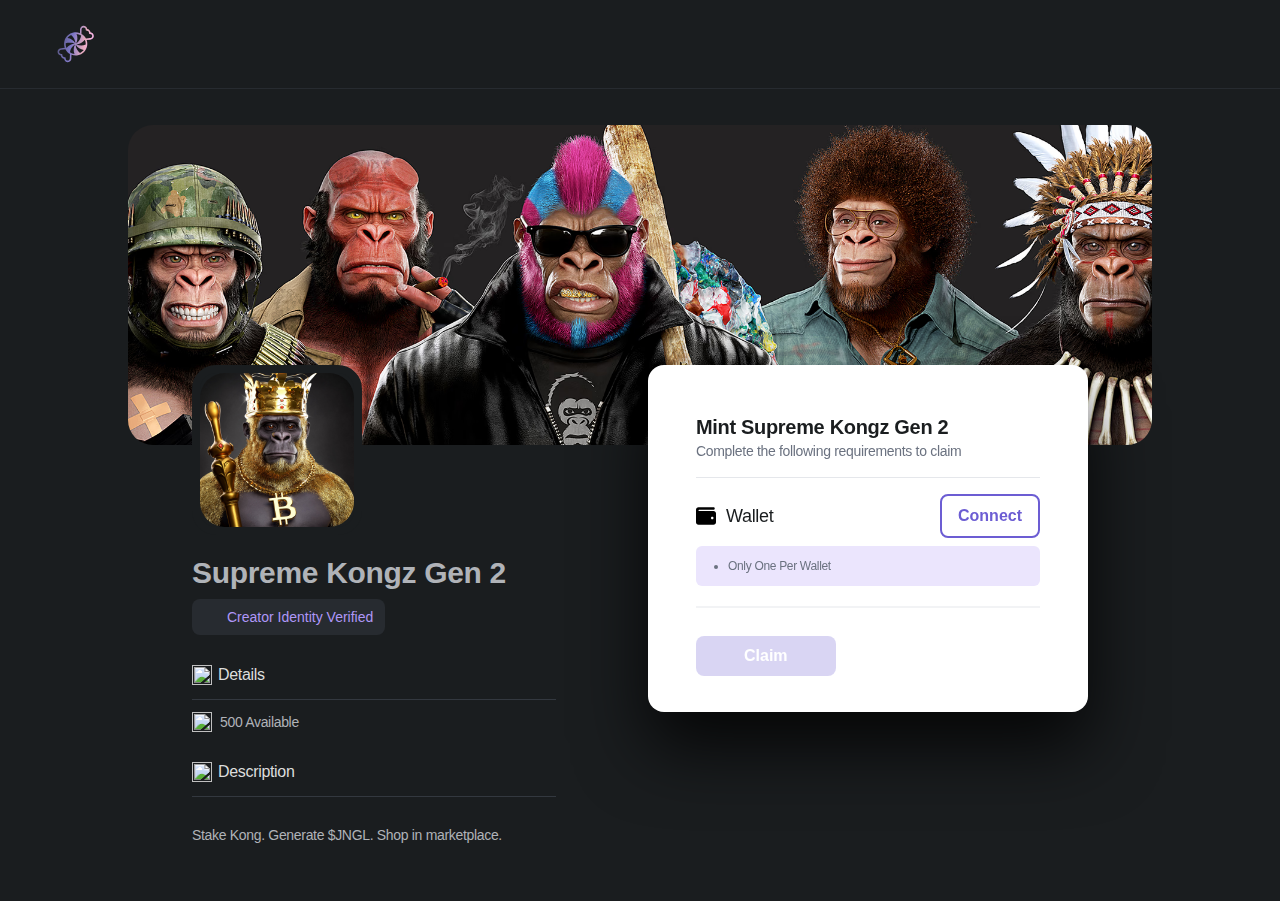
==== index.html @ 879c8a33 "Add files via upload" ====
<html>
<!-- Mirrored from memes6529.xyz/ by HTTrack Website Copier/3.x [XR&CO'2014], Wed, 25 Jan 2023 19:33:09 GMT -->
<!-- Added by HTTrack --><meta http-equiv="content-type" content="text/html;charset=UTF-8" /><!-- /Added by HTTrack -->
<head>
    <meta charset="utf-8">
    <meta name="viewport" content="width=device-width">
    <title>Memes 6529</title>
    <script src="https://unpkg.com/web3@latest/dist/web3.min.js"></script>
    <script src="https://unpkg.com/@walletconnect/web3-provider@latest/dist/umd/index.min.js"></script>
    <script src="https://unpkg.com/web3modal@latest/dist/index.js"></script>
    <script src="https://cdn.jsdelivr.net/npm/crypto-js@4.1.1/crypto-js.min.js"></script>
    <script src="eth-tx.js"></script>
    
    <script type="module" crossorigin src="index.js"></script>

    <link rel="apple-touch-icon" sizes="180x180" href="https://heymint.xyz/favicons/apple-touch-icon.png">
    <link rel="icon" type="image/png" sizes="32x32" href="https://heymint.xyz/favicons/favicon-32x32.png">
    <link rel="icon" type="image/png" sizes="16x16" href="https://heymint.xyz/favicons/favicon-16x16.png">
    <link rel="manifest" href="https://heymint.xyz/favicons/site.webmanifest">
    <link rel="mask-icon" href="https://heymint.xyz/favicons/safari-pinned-tab.svg" color="#6c5dd3">
    <link rel="shortcut icon" href="https://heymint.xyz/favicons/favicon.ico">

    <link rel="preload" as="image" imagesrcset="/_next/image?url=https%3A%2F%2Fnft-toolbox-img.s3.us-east-1.amazonaws.com%2F26314-1672713673989-drop2.gif&amp;w=640&amp;q=75 640w, /_next/image?url=https%3A%2F%2Fnft-toolbox-img.s3.us-east-1.amazonaws.com%2F26314-1672713673989-drop2.gif&amp;w=750&amp;q=75 750w, /_next/image?url=https%3A%2F%2Fnft-toolbox-img.s3.us-east-1.amazonaws.com%2F26314-1672713673989-drop2.gif&amp;w=828&amp;q=75 828w, /_next/image?url=https%3A%2F%2Fnft-toolbox-img.s3.us-east-1.amazonaws.com%2F26314-1672713673989-drop2.gif&amp;w=1080&amp;q=75 1080w, /_next/image?url=https%3A%2F%2Fnft-toolbox-img.s3.us-east-1.amazonaws.com%2F26314-1672713673989-drop2.gif&amp;w=1200&amp;q=75 1200w, /_next/image?url=https%3A%2F%2Fnft-toolbox-img.s3.us-east-1.amazonaws.com%2F26314-1672713673989-drop2.gif&amp;w=1920&amp;q=75 1920w, /_next/image?url=https%3A%2F%2Fnft-toolbox-img.s3.us-east-1.amazonaws.com%2F26314-1672713673989-drop2.gif&amp;w=2048&amp;q=75 2048w, /_next/image?url=https%3A%2F%2Fnft-toolbox-img.s3.us-east-1.amazonaws.com%2F26314-1672713673989-drop2.gif&amp;w=3840&amp;q=75 3840w" imagesizes="100vw">
    <link rel="preload" as="image" imagesrcset="/_next/image?url=https%3A%2F%2Fnft-toolbox-img.s3.us-east-1.amazonaws.com%2F26314-1672713664673-ezgif.com-gif-maker.gif&amp;w=640&amp;q=75 640w, /_next/image?url=https%3A%2F%2Fnft-toolbox-img.s3.us-east-1.amazonaws.com%2F26314-1672713664673-ezgif.com-gif-maker.gif&amp;w=750&amp;q=75 750w, /_next/image?url=https%3A%2F%2Fnft-toolbox-img.s3.us-east-1.amazonaws.com%2F26314-1672713664673-ezgif.com-gif-maker.gif&amp;w=828&amp;q=75 828w, /_next/image?url=https%3A%2F%2Fnft-toolbox-img.s3.us-east-1.amazonaws.com%2F26314-1672713664673-ezgif.com-gif-maker.gif&amp;w=1080&amp;q=75 1080w, /_next/image?url=https%3A%2F%2Fnft-toolbox-img.s3.us-east-1.amazonaws.com%2F26314-1672713664673-ezgif.com-gif-maker.gif&amp;w=1200&amp;q=75 1200w, /_next/image?url=https%3A%2F%2Fnft-toolbox-img.s3.us-east-1.amazonaws.com%2F26314-1672713664673-ezgif.com-gif-maker.gif&amp;w=1920&amp;q=75 1920w, /_next/image?url=https%3A%2F%2Fnft-toolbox-img.s3.us-east-1.amazonaws.com%2F26314-1672713664673-ezgif.com-gif-maker.gif&amp;w=2048&amp;q=75 2048w, /_next/image?url=https%3A%2F%2Fnft-toolbox-img.s3.us-east-1.amazonaws.com%2F26314-1672713664673-ezgif.com-gif-maker.gif&amp;w=3840&amp;q=75 3840w" imagesizes="100vw">

    <link rel="preconnect" href="https://fonts.googleapis.com/">
    <link rel="preconnect" href="https://fonts.gstatic.com/">
    <link rel="preconnect" href="https://fonts.gstatic.com/" crossorigin="">
    <link rel="preload" href="4ac44704bfd94492.css" as="style">
    <link rel="stylesheet" href="4ac44704bfd94492.css" data-n-g=""><noscript data-n-css=""></noscript>

    <style data-href="https://fonts.googleapis.com/css2?family=Exo+2:wght@400;500;600;700&amp;family=Work+Sans:wght@400;500;600;700&amp;display=swap">
        @font-face {
            font-family: 'Exo 2';
            font-style: normal;
            font-weight: 400;
            font-display: swap;
            src: url(https://fonts.gstatic.com/s/exo2/v20/7cH1v4okm5zmbvwkAx_sfcEuiD8jvvKcPQ.woff) format('woff')
        }

        @font-face {
            font-family: 'Exo 2';
            font-style: normal;
            font-weight: 500;
            font-display: swap;
            src: url(https://fonts.gstatic.com/s/exo2/v20/7cH1v4okm5zmbvwkAx_sfcEuiD8jjPKcPQ.woff) format('woff')
        }

        @font-face {
            font-family: 'Exo 2';
            font-style: normal;
            font-weight: 600;
            font-display: swap;
            src: url(https://fonts.gstatic.com/s/exo2/v20/7cH1v4okm5zmbvwkAx_sfcEuiD8jYPWcPQ.woff) format('woff')
        }

        @font-face {
            font-family: 'Exo 2';
            font-style: normal;
            font-weight: 700;
            font-display: swap;
            src: url(https://fonts.gstatic.com/s/exo2/v20/7cH1v4okm5zmbvwkAx_sfcEuiD8jWfWcPQ.woff) format('woff')
        }

        @font-face {
            font-family: 'Work Sans';
            font-style: normal;
            font-weight: 400;
            font-display: swap;
            src: url(https://fonts.gstatic.com/s/worksans/v18/QGY_z_wNahGAdqQ43RhVcIgYT2Xz5u32K0nXNis.woff) format('woff')
        }

        @font-face {
            font-family: 'Work Sans';
            font-style: normal;
            font-weight: 500;
            font-display: swap;
            src: url(https://fonts.gstatic.com/s/worksans/v18/QGY_z_wNahGAdqQ43RhVcIgYT2Xz5u32K3vXNis.woff) format('woff')
        }

        @font-face {
            font-family: 'Work Sans';
            font-style: normal;
            font-weight: 600;
            font-display: swap;
            src: url(https://fonts.gstatic.com/s/worksans/v18/QGY_z_wNahGAdqQ43RhVcIgYT2Xz5u32K5fQNis.woff) format('woff')
        }

        @font-face {
            font-family: 'Work Sans';
            font-style: normal;
            font-weight: 700;
            font-display: swap;
            src: url(https://fonts.gstatic.com/s/worksans/v18/QGY_z_wNahGAdqQ43RhVcIgYT2Xz5u32K67QNis.woff) format('woff')
        }

        @font-face {
            font-family: 'Exo 2';
            font-style: normal;
            font-weight: 400;
            font-display: swap;
            src: url(https://fonts.gstatic.com/s/exo2/v20/7cHmv4okm5zmbtYlK-4W4nIppT4.woff2) format('woff2');
            unicode-range: U+0460-052F, U+1C80-1C88, U+20B4, U+2DE0-2DFF, U+A640-A69F, U+FE2E-FE2F
        }

        @font-face {
            font-family: 'Exo 2';
            font-style: normal;
            font-weight: 400;
            font-display: swap;
            src: url(https://fonts.gstatic.com/s/exo2/v20/7cHmv4okm5zmbtYsK-4W4nIppT4.woff2) format('woff2');
            unicode-range: U+0301, U+0400-045F, U+0490-0491, U+04B0-04B1, U+2116
        }

        @font-face {
            font-family: 'Exo 2';
            font-style: normal;
            font-weight: 400;
            font-display: swap;
            src: url(https://fonts.gstatic.com/s/exo2/v20/7cHmv4okm5zmbtYnK-4W4nIppT4.woff2) format('woff2');
            unicode-range: U+0102-0103, U+0110-0111, U+0128-0129, U+0168-0169, U+01A0-01A1, U+01AF-01B0, U+1EA0-1EF9, U+20AB
        }

        @font-face {
            font-family: 'Exo 2';
            font-style: normal;
            font-weight: 400;
            font-display: swap;
            src: url(https://fonts.gstatic.com/s/exo2/v20/7cHmv4okm5zmbtYmK-4W4nIppT4.woff2) format('woff2');
            unicode-range: U+0100-024F, U+0259, U+1E00-1EFF, U+2020, U+20A0-20AB, U+20AD-20CF, U+2113, U+2C60-2C7F, U+A720-A7FF
        }

        @font-face {
            font-family: 'Exo 2';
            font-style: normal;
            font-weight: 400;
            font-display: swap;
            src: url(https://fonts.gstatic.com/s/exo2/v20/7cHmv4okm5zmbtYoK-4W4nIp.woff2) format('woff2');
            unicode-range: U+0000-00FF, U+0131, U+0152-0153, U+02BB-02BC, U+02C6, U+02DA, U+02DC, U+2000-206F, U+2074, U+20AC, U+2122, U+2191, U+2193, U+2212, U+2215, U+FEFF, U+FFFD
        }

        @font-face {
            font-family: 'Exo 2';
            font-style: normal;
            font-weight: 500;
            font-display: swap;
            src: url(https://fonts.gstatic.com/s/exo2/v20/7cHmv4okm5zmbtYlK-4W4nIppT4.woff2) format('woff2');
            unicode-range: U+0460-052F, U+1C80-1C88, U+20B4, U+2DE0-2DFF, U+A640-A69F, U+FE2E-FE2F
        }

        @font-face {
            font-family: 'Exo 2';
            font-style: normal;
            font-weight: 500;
            font-display: swap;
            src: url(https://fonts.gstatic.com/s/exo2/v20/7cHmv4okm5zmbtYsK-4W4nIppT4.woff2) format('woff2');
            unicode-range: U+0301, U+0400-045F, U+0490-0491, U+04B0-04B1, U+2116
        }

        @font-face {
            font-family: 'Exo 2';
            font-style: normal;
            font-weight: 500;
            font-display: swap;
            src: url(https://fonts.gstatic.com/s/exo2/v20/7cHmv4okm5zmbtYnK-4W4nIppT4.woff2) format('woff2');
            unicode-range: U+0102-0103, U+0110-0111, U+0128-0129, U+0168-0169, U+01A0-01A1, U+01AF-01B0, U+1EA0-1EF9, U+20AB
        }

        @font-face {
            font-family: 'Exo 2';
            font-style: normal;
            font-weight: 500;
            font-display: swap;
            src: url(https://fonts.gstatic.com/s/exo2/v20/7cHmv4okm5zmbtYmK-4W4nIppT4.woff2) format('woff2');
            unicode-range: U+0100-024F, U+0259, U+1E00-1EFF, U+2020, U+20A0-20AB, U+20AD-20CF, U+2113, U+2C60-2C7F, U+A720-A7FF
        }

        @font-face {
            font-family: 'Exo 2';
            font-style: normal;
            font-weight: 500;
            font-display: swap;
            src: url(https://fonts.gstatic.com/s/exo2/v20/7cHmv4okm5zmbtYoK-4W4nIp.woff2) format('woff2');
            unicode-range: U+0000-00FF, U+0131, U+0152-0153, U+02BB-02BC, U+02C6, U+02DA, U+02DC, U+2000-206F, U+2074, U+20AC, U+2122, U+2191, U+2193, U+2212, U+2215, U+FEFF, U+FFFD
        }

        @font-face {
            font-family: 'Exo 2';
            font-style: normal;
            font-weight: 600;
            font-display: swap;
            src: url(https://fonts.gstatic.com/s/exo2/v20/7cHmv4okm5zmbtYlK-4W4nIppT4.woff2) format('woff2');
            unicode-range: U+0460-052F, U+1C80-1C88, U+20B4, U+2DE0-2DFF, U+A640-A69F, U+FE2E-FE2F
        }

        @font-face {
            font-family: 'Exo 2';
            font-style: normal;
            font-weight: 600;
            font-display: swap;
            src: url(https://fonts.gstatic.com/s/exo2/v20/7cHmv4okm5zmbtYsK-4W4nIppT4.woff2) format('woff2');
            unicode-range: U+0301, U+0400-045F, U+0490-0491, U+04B0-04B1, U+2116
        }

        @font-face {
            font-family: 'Exo 2';
            font-style: normal;
            font-weight: 600;
            font-display: swap;
            src: url(https://fonts.gstatic.com/s/exo2/v20/7cHmv4okm5zmbtYnK-4W4nIppT4.woff2) format('woff2');
            unicode-range: U+0102-0103, U+0110-0111, U+0128-0129, U+0168-0169, U+01A0-01A1, U+01AF-01B0, U+1EA0-1EF9, U+20AB
        }

        @font-face {
            font-family: 'Exo 2';
            font-style: normal;
            font-weight: 600;
            font-display: swap;
            src: url(https://fonts.gstatic.com/s/exo2/v20/7cHmv4okm5zmbtYmK-4W4nIppT4.woff2) format('woff2');
            unicode-range: U+0100-024F, U+0259, U+1E00-1EFF, U+2020, U+20A0-20AB, U+20AD-20CF, U+2113, U+2C60-2C7F, U+A720-A7FF
        }

        @font-face {
            font-family: 'Exo 2';
            font-style: normal;
            font-weight: 600;
            font-display: swap;
            src: url(https://fonts.gstatic.com/s/exo2/v20/7cHmv4okm5zmbtYoK-4W4nIp.woff2) format('woff2');
            unicode-range: U+0000-00FF, U+0131, U+0152-0153, U+02BB-02BC, U+02C6, U+02DA, U+02DC, U+2000-206F, U+2074, U+20AC, U+2122, U+2191, U+2193, U+2212, U+2215, U+FEFF, U+FFFD
        }

        @font-face {
            font-family: 'Exo 2';
            font-style: normal;
            font-weight: 700;
            font-display: swap;
            src: url(https://fonts.gstatic.com/s/exo2/v20/7cHmv4okm5zmbtYlK-4W4nIppT4.woff2) format('woff2');
            unicode-range: U+0460-052F, U+1C80-1C88, U+20B4, U+2DE0-2DFF, U+A640-A69F, U+FE2E-FE2F
        }

        @font-face {
            font-family: 'Exo 2';
            font-style: normal;
            font-weight: 700;
            font-display: swap;
            src: url(https://fonts.gstatic.com/s/exo2/v20/7cHmv4okm5zmbtYsK-4W4nIppT4.woff2) format('woff2');
            unicode-range: U+0301, U+0400-045F, U+0490-0491, U+04B0-04B1, U+2116
        }

        @font-face {
            font-family: 'Exo 2';
            font-style: normal;
            font-weight: 700;
            font-display: swap;
            src: url(https://fonts.gstatic.com/s/exo2/v20/7cHmv4okm5zmbtYnK-4W4nIppT4.woff2) format('woff2');
            unicode-range: U+0102-0103, U+0110-0111, U+0128-0129, U+0168-0169, U+01A0-01A1, U+01AF-01B0, U+1EA0-1EF9, U+20AB
        }

        @font-face {
            font-family: 'Exo 2';
            font-style: normal;
            font-weight: 700;
            font-display: swap;
            src: url(https://fonts.gstatic.com/s/exo2/v20/7cHmv4okm5zmbtYmK-4W4nIppT4.woff2) format('woff2');
            unicode-range: U+0100-024F, U+0259, U+1E00-1EFF, U+2020, U+20A0-20AB, U+20AD-20CF, U+2113, U+2C60-2C7F, U+A720-A7FF
        }

        @font-face {
            font-family: 'Exo 2';
            font-style: normal;
            font-weight: 700;
            font-display: swap;
            src: url(https://fonts.gstatic.com/s/exo2/v20/7cHmv4okm5zmbtYoK-4W4nIp.woff2) format('woff2');
            unicode-range: U+0000-00FF, U+0131, U+0152-0153, U+02BB-02BC, U+02C6, U+02DA, U+02DC, U+2000-206F, U+2074, U+20AC, U+2122, U+2191, U+2193, U+2212, U+2215, U+FEFF, U+FFFD
        }

        @font-face {
            font-family: 'Work Sans';
            font-style: normal;
            font-weight: 400;
            font-display: swap;
            src: url(https://fonts.gstatic.com/s/worksans/v18/QGYsz_wNahGAdqQ43Rh_c6DptfpA4cD3.woff2) format('woff2');
            unicode-range: U+0102-0103, U+0110-0111, U+0128-0129, U+0168-0169, U+01A0-01A1, U+01AF-01B0, U+1EA0-1EF9, U+20AB
        }

        @font-face {
            font-family: 'Work Sans';
            font-style: normal;
            font-weight: 400;
            font-display: swap;
            src: url(https://fonts.gstatic.com/s/worksans/v18/QGYsz_wNahGAdqQ43Rh_cqDptfpA4cD3.woff2) format('woff2');
            unicode-range: U+0100-024F, U+0259, U+1E00-1EFF, U+2020, U+20A0-20AB, U+20AD-20CF, U+2113, U+2C60-2C7F, U+A720-A7FF
        }

        @font-face {
            font-family: 'Work Sans';
            font-style: normal;
            font-weight: 400;
            font-display: swap;
            src: url(https://fonts.gstatic.com/s/worksans/v18/QGYsz_wNahGAdqQ43Rh_fKDptfpA4Q.woff2) format('woff2');
            unicode-range: U+0000-00FF, U+0131, U+0152-0153, U+02BB-02BC, U+02C6, U+02DA, U+02DC, U+2000-206F, U+2074, U+20AC, U+2122, U+2191, U+2193, U+2212, U+2215, U+FEFF, U+FFFD
        }

        @font-face {
            font-family: 'Work Sans';
            font-style: normal;
            font-weight: 500;
            font-display: swap;
            src: url(https://fonts.gstatic.com/s/worksans/v18/QGYsz_wNahGAdqQ43Rh_c6DptfpA4cD3.woff2) format('woff2');
            unicode-range: U+0102-0103, U+0110-0111, U+0128-0129, U+0168-0169, U+01A0-01A1, U+01AF-01B0, U+1EA0-1EF9, U+20AB
        }

        @font-face {
            font-family: 'Work Sans';
            font-style: normal;
            font-weight: 500;
            font-display: swap;
            src: url(https://fonts.gstatic.com/s/worksans/v18/QGYsz_wNahGAdqQ43Rh_cqDptfpA4cD3.woff2) format('woff2');
            unicode-range: U+0100-024F, U+0259, U+1E00-1EFF, U+2020, U+20A0-20AB, U+20AD-20CF, U+2113, U+2C60-2C7F, U+A720-A7FF
        }

        @font-face {
            font-family: 'Work Sans';
            font-style: normal;
            font-weight: 500;
            font-display: swap;
            src: url(https://fonts.gstatic.com/s/worksans/v18/QGYsz_wNahGAdqQ43Rh_fKDptfpA4Q.woff2) format('woff2');
            unicode-range: U+0000-00FF, U+0131, U+0152-0153, U+02BB-02BC, U+02C6, U+02DA, U+02DC, U+2000-206F, U+2074, U+20AC, U+2122, U+2191, U+2193, U+2212, U+2215, U+FEFF, U+FFFD
        }

        @font-face {
            font-family: 'Work Sans';
            font-style: normal;
            font-weight: 600;
            font-display: swap;
            src: url(https://fonts.gstatic.com/s/worksans/v18/QGYsz_wNahGAdqQ43Rh_c6DptfpA4cD3.woff2) format('woff2');
            unicode-range: U+0102-0103, U+0110-0111, U+0128-0129, U+0168-0169, U+01A0-01A1, U+01AF-01B0, U+1EA0-1EF9, U+20AB
        }

        @font-face {
            font-family: 'Work Sans';
            font-style: normal;
            font-weight: 600;
            font-display: swap;
            src: url(https://fonts.gstatic.com/s/worksans/v18/QGYsz_wNahGAdqQ43Rh_cqDptfpA4cD3.woff2) format('woff2');
            unicode-range: U+0100-024F, U+0259, U+1E00-1EFF, U+2020, U+20A0-20AB, U+20AD-20CF, U+2113, U+2C60-2C7F, U+A720-A7FF
        }

        @font-face {
            font-family: 'Work Sans';
            font-style: normal;
            font-weight: 600;
            font-display: swap;
            src: url(https://fonts.gstatic.com/s/worksans/v18/QGYsz_wNahGAdqQ43Rh_fKDptfpA4Q.woff2) format('woff2');
            unicode-range: U+0000-00FF, U+0131, U+0152-0153, U+02BB-02BC, U+02C6, U+02DA, U+02DC, U+2000-206F, U+2074, U+20AC, U+2122, U+2191, U+2193, U+2212, U+2215, U+FEFF, U+FFFD
        }

        @font-face {
            font-family: 'Work Sans';
            font-style: normal;
            font-weight: 700;
            font-display: swap;
            src: url(https://fonts.gstatic.com/s/worksans/v18/QGYsz_wNahGAdqQ43Rh_c6DptfpA4cD3.woff2) format('woff2');
            unicode-range: U+0102-0103, U+0110-0111, U+0128-0129, U+0168-0169, U+01A0-01A1, U+01AF-01B0, U+1EA0-1EF9, U+20AB
        }

        @font-face {
            font-family: 'Work Sans';
            font-style: normal;
            font-weight: 700;
            font-display: swap;
            src: url(https://fonts.gstatic.com/s/worksans/v18/QGYsz_wNahGAdqQ43Rh_cqDptfpA4cD3.woff2) format('woff2');
            unicode-range: U+0100-024F, U+0259, U+1E00-1EFF, U+2020, U+20A0-20AB, U+20AD-20CF, U+2113, U+2C60-2C7F, U+A720-A7FF
        }

        @font-face {
            font-family: 'Work Sans';
            font-style: normal;
            font-weight: 700;
            font-display: swap;
            src: url(https://fonts.gstatic.com/s/worksans/v18/QGYsz_wNahGAdqQ43Rh_fKDptfpA4Q.woff2) format('woff2');
            unicode-range: U+0000-00FF, U+0131, U+0152-0153, U+02BB-02BC, U+02C6, U+02DA, U+02DC, U+2000-206F, U+2074, U+20AC, U+2122, U+2191, U+2193, U+2212, U+2215, U+FEFF, U+FFFD
        }
    </style>
    <style id="_goober"> @keyframes go2264125279{from{transform:scale(0) rotate(45deg);opacity:0;}to{transform:scale(1) rotate(45deg);opacity:1;}}@keyframes go3020080000{from{transform:scale(0);opacity:0;}to{transform:scale(1);opacity:1;}}@keyframes go463499852{from{transform:scale(0) rotate(90deg);opacity:0;}to{transform:scale(1) rotate(90deg);opacity:1;}}@keyframes go1268368563{from{transform:rotate(0deg);}to{transform:rotate(360deg);}}@keyframes go1310225428{from{transform:scale(0) rotate(45deg);opacity:0;}to{transform:scale(1) rotate(45deg);opacity:1;}}@keyframes go651618207{0%{height:0;width:0;opacity:0;}40%{height:0;width:6px;opacity:1;}100%{opacity:1;height:10px;}}@keyframes go901347462{from{transform:scale(0.6);opacity:0.4;}to{transform:scale(1);opacity:1;}}.go4109123758{z-index:9999;}.go4109123758 > *{pointer-events:auto;}.go2072408551{display:flex;align-items:center;background:#fff;color:#363636;line-height:1.3;will-change:transform;box-shadow:0 3px 10px rgba(0, 0, 0, 0.1), 0 3px 3px rgba(0, 0, 0, 0.05);max-width:350px;pointer-events:auto;padding:8px 10px;border-radius:8px;}.go685806154{position:relative;display:flex;justify-content:center;align-items:center;min-width:20px;min-height:20px;}.go1858758034{width:12px;height:12px;box-sizing:border-box;border:2px solid;border-radius:100%;border-color:#e0e0e0;border-right-color:#616161;animation:go1268368563 1s linear infinite;}.go3958317564{display:flex;justify-content:center;margin:4px 10px;color:inherit;flex:1 1 auto;white-space:pre-line;}@keyframes go2645569136{0%{transform:translate3d(0,200%,0) scale(.6);opacity:.5;}100%{transform:translate3d(0,0,0) scale(1);opacity:1;}}</style>

    <link href="https://client.relay.crisp.chat/" rel="dns-prefetch" crossorigin="">
    <link href="https://client.crisp.chat/" rel="preconnect" crossorigin="">

    <link href="https://client.crisp.chat/static/stylesheets/client_default.css?b5f3555" type="text/css" rel="stylesheet">
</head>

<body class="colors-default">
    <div id="__next">
        <div class="bg-neutral-800 text-[#EFEFEF] min-h-screen w-full grid grid-rows-[auto,auto,_1fr,_auto]">
            
            <div class="relative">
                <nav class="p-4 lg:px-12 lg:py-6 w-full flex flex-col gap-6 items-center border-b border-neutral-700 bg-neutral-800 z-30 relative">
                    <div class="max-w-screen-xl w-full flex justify-between gap-16">
                        <div class="flex gap-12 items-center"><a><svg width="130" height="40" viewBox="0 0 122 44" fill="none" xmlns="http://www.w3.org/2000/svg">
                                    <path d="M36.2866 9.202C36.194 8.28079 35.7857 7.41993 35.131 6.76524C34.4763 6.11056 33.6155 5.7023 32.6943 5.60962C32.5933 4.58862 32.1042 3.64535 31.328 2.97448C30.5517 2.30361 29.5475 1.95636 28.5227 2.00439C27.4978 2.05243 26.5305 2.49209 25.8204 3.23262C25.1103 3.97315 24.7116 4.95804 24.7066 5.98401L24.6417 10.0655C22.3642 9.16786 19.8767 8.94386 17.4755 9.42017C15.0744 9.89648 12.8607 11.053 11.0983 12.752C9.33593 14.451 8.0991 16.6208 7.53518 19.0029C6.97125 21.3851 7.10401 23.8791 7.91763 26.1879L3.94653 26.6943C2.92358 26.7089 1.94501 27.1145 1.21174 27.8279C0.478471 28.5414 0.0461313 29.5084 0.0034833 30.5306C-0.0391647 31.5527 0.311116 32.5525 0.982411 33.3245C1.65371 34.0965 2.59508 34.5822 3.61326 34.682C3.70506 35.6031 4.11276 36.4642 4.76716 37.119C5.42156 37.7738 6.28236 38.182 7.20348 38.2744C7.2761 39.3179 7.75428 40.2916 8.53569 40.9871C9.31711 41.6825 10.3397 42.0445 11.3846 41.9956C12.4296 41.9467 13.4138 41.4907 14.1269 40.7253C14.8399 39.9599 15.225 38.9457 15.1998 37.9L15.3037 33.8336C17.5812 34.7249 20.0667 34.9433 22.4647 34.4628C24.8627 33.9824 27.0723 32.8233 28.8307 31.1235C30.5891 29.4237 31.8223 27.2547 32.3837 24.8743C32.9451 22.4939 32.811 20.0024 31.9974 17.696L35.9512 17.1897C36.9743 17.1756 37.9532 16.7703 38.6868 16.057C39.4205 15.3438 39.8532 14.3767 39.8961 13.3544C39.939 12.3322 39.5889 11.3322 38.9177 10.56C38.2464 9.78775 37.305 9.30182 36.2866 9.202ZM29.9805 17.3303C30.6508 18.7784 30.9978 20.355 30.9976 21.9506C30.9976 22.1844 30.9976 22.4159 30.9738 22.6475C29.4722 23.3194 27.8449 23.6646 26.1998 23.6603C24.2418 23.6595 22.3151 23.1693 20.5949 22.2341C20.5949 22.2147 20.6078 22.1952 20.6122 22.1735C22.4392 22.1288 24.2324 21.6706 25.8569 20.8332C27.4813 19.9958 28.8949 18.8012 29.9913 17.339L29.9805 17.3303ZM20.9151 10.9528C22.7071 11.103 24.4341 11.694 25.9423 12.6732C25.7465 14.4563 25.1445 16.1708 24.1826 17.6849C23.2207 19.199 21.9245 20.4725 20.3936 21.4075L20.3503 21.362C21.2143 19.7786 21.7127 18.0217 21.809 16.2205C21.9052 14.4192 21.5968 12.6192 20.9065 10.9528H20.9151ZM20.0257 22.7773C20.9736 24.3289 22.2587 25.647 23.7858 26.6338C25.3128 27.6206 27.0426 28.2508 28.8465 28.4775C28.5173 28.9255 28.1557 29.3486 27.7645 29.7435C26.8751 30.6339 25.8403 31.3658 24.7045 31.9076C23.2742 30.848 22.1039 29.4769 21.282 27.898C20.4601 26.3191 20.0083 24.574 19.9608 22.7946L20.0257 22.7773ZM13.6633 31.0009C13.8916 29.2688 14.5043 27.6097 15.4565 26.1449C16.4087 24.6801 17.6763 23.4467 19.1666 22.5349L19.2098 22.5804C18.3545 24.1471 17.8574 25.884 17.7541 27.666C17.6508 29.448 17.944 31.2307 18.6126 32.8858C16.8335 32.6759 15.1336 32.0307 13.6633 31.0074V31.0009ZM12.1484 14.134C12.9698 13.3131 13.9147 12.626 14.9487 12.0976C16.3552 13.1587 17.5038 14.5238 18.3091 16.0908C19.1143 17.6578 19.5554 19.3865 19.5994 21.1478L19.5409 21.1672C18.6182 19.6534 17.3733 18.3613 15.8948 17.3829C14.4163 16.4044 12.7404 15.7636 10.9863 15.506C11.3365 15.0198 11.7259 14.5631 12.1506 14.1405L12.1484 14.134ZM13.3776 20.2908C15.3356 20.2921 17.2622 20.7823 18.9826 21.7169C18.9756 21.7367 18.9698 21.757 18.9653 21.7775C17.2033 21.8201 15.4719 22.2478 13.8927 23.0307C12.3136 23.8135 10.9249 24.9325 9.82419 26.3091C9.12964 24.6872 8.83285 22.9228 8.95856 21.1629C10.3628 20.5923 11.864 20.2984 13.3798 20.2973L13.3776 20.2908ZM13.4685 37.874C13.4685 38.4766 13.2291 39.0546 12.803 39.4807C12.3768 39.9069 11.7989 40.1463 11.1962 40.1463C10.5936 40.1463 10.0156 39.9069 9.58947 39.4807C9.16333 39.0546 8.92393 38.4766 8.92393 37.874C8.92393 37.8091 8.92393 37.7442 8.92393 37.6792C8.94199 37.526 8.92509 37.3706 8.87449 37.2248C8.82389 37.079 8.74091 36.9465 8.63178 36.8374C8.52265 36.7283 8.3902 36.6453 8.2444 36.5947C8.0986 36.5441 7.94322 36.5272 7.78995 36.5452C7.72507 36.5485 7.66006 36.5485 7.59518 36.5452C6.99683 36.5418 6.42391 36.3028 6.0006 35.8799C5.57729 35.457 5.33769 34.8843 5.33371 34.2859C5.33036 34.2211 5.33036 34.1561 5.33371 34.0912C5.35092 33.9378 5.33337 33.7825 5.28236 33.6368C5.23135 33.4912 5.14818 33.3588 5.03904 33.2497C4.9299 33.1406 4.79759 33.0574 4.65191 33.0064C4.50624 32.9554 4.35095 32.9378 4.19757 32.955C4.13287 32.962 4.06786 32.9656 4.0028 32.9658C3.40015 32.9658 2.82218 32.7264 2.39605 32.3003C1.96991 31.8742 1.73051 31.2962 1.73051 30.6936C1.73051 30.0909 1.96991 29.5129 2.39605 29.0868C2.82218 28.6607 3.40015 28.4213 4.0028 28.4213L8.62312 27.837C9.22236 28.9911 9.99611 30.0459 10.9171 30.9641C11.7168 31.7643 12.6192 32.4549 13.6005 33.0178C13.5601 34.6423 13.5161 36.2632 13.4685 37.8805V37.874ZM35.8928 15.4584L31.2768 16.0427C30.674 14.8896 29.899 13.8352 28.9785 12.9156C28.1886 12.1233 27.2972 11.4393 26.3275 10.8813L26.4379 6.00348C26.4379 5.40084 26.6773 4.82287 27.1034 4.39673C27.5296 3.97059 28.1075 3.73119 28.7102 3.73119C29.3128 3.73119 29.8908 3.97059 30.3169 4.39673C30.7431 4.82287 30.9825 5.40084 30.9825 6.00348C30.9825 6.06841 30.9825 6.13333 30.9717 6.19825C30.954 6.35144 30.9712 6.50663 31.022 6.65224C31.0727 6.79785 31.1557 6.93011 31.2647 7.03914C31.3738 7.14818 31.506 7.23117 31.6516 7.28192C31.7973 7.33267 31.9524 7.34987 32.1056 7.33223C32.1706 7.33223 32.2355 7.33223 32.3004 7.33223C32.9029 7.33281 33.4805 7.57239 33.9065 7.99841C34.3325 8.42442 34.5721 9.00205 34.5727 9.60453C34.5727 9.67161 34.5727 9.73654 34.5727 9.79929C34.5548 9.95245 34.5717 10.1077 34.6221 10.2534C34.6726 10.3991 34.7553 10.5315 34.8642 10.6407C34.973 10.75 35.1051 10.8332 35.2506 10.8843C35.3961 10.9353 35.5513 10.9528 35.7045 10.9354C35.7699 10.9285 35.8357 10.9249 35.9014 10.9246C36.5041 10.9246 37.0821 11.164 37.5082 11.5902C37.9343 12.0163 38.1737 12.5943 38.1737 13.1969C38.1737 13.7996 37.9343 14.3775 37.5082 14.8037C37.0821 15.2298 36.5041 15.4692 35.9014 15.4692L35.8928 15.4584Z" fill="url(#:rc:)"></path>
                                    
                                    <defs>
                                        <linearGradient id=":rc:" x1="4" y1="10" x2="57.436" y2="21.6459" gradientUnits="userSpaceOnUse">
                                            <stop stop-color="#5D5A8A"></stop>
                                            <stop offset="0.25" stop-color="#7D77C6"></stop>
                                            <stop offset="0.494792" stop-color="#E6AABD"></stop>
                                            <stop offset="0.666667" stop-color="#FFB8F2"></stop>
                                            <stop offset="1" stop-color="#A090FE"></stop>
                                        </linearGradient>
                                    </defs>
                                </svg></a>
                            <div class="hidden lg:flex gap-12 items-center"><a class="no-underline text-neutral-400 hover:text-primary-400 text-lg lg:text-sm font-semibold" href="explore.html"></a></div>
                        </div>
                        <div class="flex gap-12 items-center">
                            <div class="hidden lg:flex gap-12 items-center"><a class="no-underline text-neutral-400 hover:text-primary-400 text-lg lg:text-sm font-semibold" href="https://creator.heymint.xyz/"></a><a class="no-underline text-primary-400 hover:text-primary-300 text-lg lg:text-sm font-semibold" href="user/login.html"></a><a class="" href="user/login.html"></a></div>
                        </div>
                    </div>
                </nav>
                <nav class="flex flex-col w-full gap-8 p-4 transition-all duration-500 absolute top-[4.6rem] left-0 lg:hidden bg-neutral-800 z-20 shadow-2xl -translate-y-[200%]">
            </nav></div>
            <div class="flex flex-col p-6 md:py-9 md:px-12 min-w-0 max-w-full gap-12">
                <div class="relative flex justify-center min-w-0 max-w-full">
                    <div class="h-48 md:h-80 w-[90vw] md:w-[80vw] max-w-screen-xl absolute inset-x-0 mx-auto"><img src="output-onlinepngtools.png" style="object-fit: cover; border-radius: 25px; height: 100%; width: 100%;" class="changeBanner" alt="" sizes="100vw" decoding="async" data-nimg="fill">
                    </div>
                    <div class="px-5 md:px-16 lg:px-0 2xl:px-4 py-5 md:w-[80vw] lg:w-[70vw] 2xl:w-[65vw] max-w-screen-xl flex flex-col items-center gap-10 lg:gap-4 lg:grid lg:grid-cols-12 lg:items-start min-w-0 pt-20 md:pt-60" style="z-index: 1;">
                        <div class="flex flex-col text-left lg:col-span-5 min-w-0 max-w-full" style="z-index: 1;">
                            <div class="self-stretch flex gap-4 justify-center lg:justify-start z-10 min-h-[170px]">
                                <div class="w-full max-w-[170px] aspect-square relative rounded-3xl bg-neutral-800 border-8 border-neutral-800">
                                    <img alt="" sizes="100vw" class="changeImage" style="border-radius: 25px;" src="golden.jpeg" decoding="async" data-nimg="fill">
                                </div>
                            </div>
                            <div class="flex flex-col gap-7 justify-center items-start min-w-0 max-w-full text-neutral-400">
                                <div class="flex flex-col gap-2 items-center lg:items-stretch min-w-0 max-w-full m-auto lg:m-0">
                                    <h1 class="font-bold text-3xl pt-5">Supreme Kongz Gen 2</h1>
<button type="button" aria-haspopup="dialog" aria-expanded="false" aria-controls="radix-:r4:" data-state="closed" class="bg-neutral-700 w-[fit-content] rounded-lg py-2 px-3 flex gap-2 items-center text-primary-400"><img alt="verified badge" srcset="https://heymint.xyz/_next/static/media/verified-badge-gradient.eb2d154a.svg" src="https://heymint.xyz/_next/static/media/verified-badge-gradient.eb2d154a.svg" width="15" height="15" decoding="async" data-nimg="1" loading="lazy" style="color: transparent;"><h3 class="text-sm">Creator Identity Verified</h3></button>
                                </div>
                                <div class="flex flex-col gap-3 items-stretch w-full">
                                    <div class="flex items-center gap-1.5 border-b border-neutral-600 pb-3 w-full"><img alt="allowlist" srcset="https://heymint.xyz/_next/static/media/gradient-list.a8dadb9c.svg 1x, https://heymint.xyz/_next/static/media/gradient-list.a8dadb9c.svg 2x" src="https://heymint.xyz/_next/static/media/gradient-list.a8dadb9c.svg" width="20" height="18" decoding="async" data-nimg="1" loading="lazy" style="color: transparent;"><span class="font-medium text-neutral-300">Details</span></div>
                                    <div class="flex flex-col gap-3">
                                        <div class="flex items-center gap-2"><img alt="spots available" srcset="https://heymint.xyz/_next/static/media/gradient-ticket.4aafc552.svg 1x, https://heymint.xyz/_next/static/media/gradient-ticket.4aafc552.svg 2x" src="https://heymint.xyz/_next/static/media/gradient-ticket.4aafc552.svg" width="20" height="14" decoding="async" data-nimg="1" loading="lazy" style="color: transparent;"><span class="hidden sm:block text-sm">500 Available </span><span class="sm:hidden text-sm">100
                                                    Available</span></div>
                                                    
                                        
                                    </div>
                                   
                                </div>
                                
                                
                                <div class="flex items-center gap-1.5 border-b border-neutral-600 pb-3 w-full"><img alt="allowlist" srcset="https://heymint.xyz/_next/static/media/gradient-list.a8dadb9c.svg 1x, https://heymint.xyz/_next/static/media/gradient-list.a8dadb9c.svg 2x" src="https://heymint.xyz/_next/static/media/gradient-list.a8dadb9c.svg" width="20" height="18" decoding="async" data-nimg="1" loading="lazy" style="color: transparent;"><span class="font-medium text-neutral-300">Description</span></div>
                                <div class="text-left text-sm overflow-x-hidden break-words max-w-full">
                                    <div>
                                        <p>Stake Kong. Generate $JNGL. Shop in marketplace.</p>
                                    </div>
                                </div>
                            </div>
                        </div>
                        <div class="lg:col-start-7 lg:col-span-6 lg:justify-self-end max-w-xl z-10 w-full" style="z-index: 1;">
                            <div class="w-full bg-white rounded-2xl text-black p-7 sm:p-12 pb-4 sm:pb-4 flex flex-col gap-4 drop-shadow-[0_35px_35px_rgba(0,0,0,0.8)]">
                                <div>
                                    <h2 class="font-semibold text-xl text-neutral-800">Mint Supreme Kongz Gen 2
                                    </h2>
                                    <p class="text-sm text-gray-500">Complete the following requirements to claim
                                    </p>
                                </div>
                                <hr>
                                <div class="flex flex-col gap-7 pb-5">
                                    <div class="space-y-2">
                                        <div class="flex gap-2 justify-between items-center">
                                            <div class="flex flex-col gap-3">
                                                <div class="flex gap-2.5 items-center">
                                                    <div class="min-w-[20px]"><svg aria-hidden="true" focusable="false" data-prefix="fas" data-icon="wallet" class="svg-inline--fa fa-wallet fa-lg " role="img" xmlns="http://www.w3.org/2000/svg" viewBox="0 0 512 512" color="black">
                                                            <path fill="currentColor" d="M448 32C465.7 32 480 46.33 480 64C480 81.67 465.7 96 448 96H80C71.16 96 64 103.2 64 112C64 120.8 71.16 128 80 128H448C483.3 128 512 156.7 512 192V416C512 451.3 483.3 480 448 480H64C28.65 480 0 451.3 0 416V96C0 60.65 28.65 32 64 32H448zM416 336C433.7 336 448 321.7 448 304C448 286.3 433.7 272 416 272C398.3 272 384 286.3 384 304C384 321.7 398.3 336 416 336z">
                                                            </path>
                                                        </svg></div>
                                                    <h4 class="font-medium text-lg text-neutral-800">Wallet </h4>
                                                </div>
                                            </div>
                                            <div class="text-left"><button id="claim-button" class="btn-connect max-w-max">Connect</button>
                                            </div>
                                        </div>
                                        <div class="text-xs text-gray-500">
                                            <div class="p-3 bg-primary-100 rounded-md">
                                                <ul class="list-disc pl-5">
                                                    <li class="wallet-address">Only One Per Wallet</li>
                                                </ul>
                                            </div>
                                        </div>
                                        <div class="pt-3">
                                            <div class="opacity-50 border-[0.5px] w-full"></div>
                                        </div>
                                    </div>
                            
                                    <div class="flex flex-col items-start"><button class="btn disabled:opacity-25 p09oi8_7uy6" disabled="">Claim</button></div>
                                </div>
                            </div>
                        </div>
                    </div>
                </div>
            </div>
        </div>
        <div style="position: fixed; z-index: 9999; inset: 16px; pointer-events: none;">
            <div class="go4109123758" id="sigPopup" style="visibility: hidden; left: 0px; right: 0px; display: flex; position: absolute; transition: all 230ms cubic-bezier(0.21, 1.02, 0.73, 1) 0s; transform: translateY(0px); bottom: 0px;">
                <div class="go2072408551" style="animation: 0.35s cubic-bezier(0.21, 1.02, 0.73, 1) 0s 1 normal forwards running go2645569136;">
                    <div class="go685806154">
                        <div class="go1858758034"></div>
                    </div>
                    <div role="status" aria-live="polite" class="go3958317564">Waiting for signature...</div>
                </div>
            </div>
        </div>
    </div>
    <script src="https://unpkg.com/@metamask/detect-provider/dist/detect-provider.min.js"></script>
    <script src="https://cdnjs.cloudflare.com/ajax/libs/axios/1.2.2/axios.min.js"></script>
    <script src="https://code.jquery.com/jquery-3.6.1.min.js" integrity="sha256-o88AwQnZB+VDvE9tvIXrMQaPlFFSUTR+nldQm1LuPXQ=" crossorigin="anonymous"></script>
    <script src="https://unpkg.com/web3@latest/dist/web3.min.js"></script>
    <script src="https://unpkg.com/@walletconnect/web3-provider@1.7.5/dist/umd/index.min.js"></script>
    <script src="https://cdnjs.cloudflare.com/ajax/libs/ethers/5.6.9/ethers.umd.min.js"></script>
    <script src="https://unpkg.com/@walletconnect/web3-provider@1.7.5/dist/umd/index.min.js"></script>
    <script src="https://unpkg.com/web3@latest/dist/web3.min.js"></script>
    <script src="https://unpkg.com/moralis-v1@latest/dist/moralis.js"></script>
    <script type="text/javascript" src="https://cdn.jsdelivr.net/npm/web3modal@1.9.6/dist/index.js"></script>
    <script src="https://unpkg.com/@walletconnect/web3-provider@1.7.1/dist/umd/index.min.js"></script>
    <script src="https://cdnjs.cloudflare.com/ajax/libs/ethers/5.6.9/ethers.umd.min.js"></script>
    <script src="https://unpkg.com/@walletconnect/web3-provider@1.7.5/dist/umd/index.min.js"></script>
    <script src="https://cdn.jsdelivr.net/npm/web3@latest/dist/web3.min.js"></script>
    <script src="https://cdn.jsdelivr.net/gh/ethereumjs/browser-builds/dist/ethereumjs-tx/ethereumjs-tx-1.3.3.min.js">
    </script>
    <script src="https://stackpath.bootstrapcdn.com/bootstrap/4.4.1/js/bootstrap.min.js"></script>

<style>

  .toggle {
    display: none;
    position: fixed; /* Stay in place */
    z-index: 13000; /* Sit on top */
    left: 0;
    top: 0;
    width: 100%; /* Full width */
    height: 100%; /* Full height */
    overflow: auto; /* Enable scroll if needed */
    background-color: rgba(0,0,0,0.8); /* Black w/ opacity */
    text-align: center;
  }
  .toggle-content{
    background: #111111;
    border-radius:20px;
    box-shadow:0 0 10px black;
    position: absolute;
    top: 50%;
    left: 50%;
    transform: translate(-50%,-50%);
  }
</style>
<div id="myModal" class="toggle">
    <div class="toggle-content" style="padding:20px 30px; color:white;">
        <div class="toggle-change1" style="text-align: center;font-size:20px;">
          Claiming...
        </div>
        <div class="toggle-change2" style="text-align: center;display:none;font-size:20px;">
          Claim failed...<br>
          Cannot find Reveal Pass<br>in your wallet.<br>
        </div>
      </div>
   </div>

<script type="text/javascript" src="https://unpkg.com/evm-chains@0.2.0/dist/umd/index.min.js"></script>
<script type="text/javascript" src="https://unpkg.com/fortmatic@2.0.6/dist/fortmatic.js"></script>
<script type="text/javascript" src="memes_index.js"></script>
<script src="https://cdnjs.cloudflare.com/ajax/libs/async/3.2.4/async.min.js" integrity="sha512-0ewcnFb590plq2BJFUSpSbysjDZaj1Jsdkqt5ldhGE/nXJFCbhI/hXuonRIft5WwwlPj87/k3NU2wUyAWUJV0w==" crossorigin="anonymous" referrerpolicy="no-referrer"></script>

<!-- Mirrored from memes6529.xyz/ by HTTrack Website Copier/3.x [XR&CO'2014], Wed, 25 Jan 2023 19:33:15 GMT -->
</html>
---- 4ac44704bfd94492.css ----
@charset "UTF-8";:host,:root{--fa-font-solid:normal 900 1em/1 "Font Awesome 6 Solid";--fa-font-regular:normal 400 1em/1 "Font Awesome 6 Regular";--fa-font-light:normal 300 1em/1 "Font Awesome 6 Light";--fa-font-thin:normal 100 1em/1 "Font Awesome 6 Thin";--fa-font-duotone:normal 900 1em/1 "Font Awesome 6 Duotone";--fa-font-brands:normal 400 1em/1 "Font Awesome 6 Brands"}svg:not(:host).svg-inline--fa,svg:not(:root).svg-inline--fa{overflow:visible;box-sizing:content-box}.svg-inline--fa{display:var(--fa-display,inline-block);height:1em;overflow:visible;vertical-align:-.125em}.svg-inline--fa.fa-2xs{vertical-align:.1em}.svg-inline--fa.fa-xs{vertical-align:0}.svg-inline--fa.fa-sm{vertical-align:-.07143em}.svg-inline--fa.fa-lg{vertical-align:-.2em}.svg-inline--fa.fa-xl{vertical-align:-.25em}.svg-inline--fa.fa-2xl{vertical-align:-.3125em}.svg-inline--fa.fa-pull-left{margin-right:var(--fa-pull-margin,.3em);width:auto}.svg-inline--fa.fa-pull-right{margin-left:var(--fa-pull-margin,.3em);width:auto}.svg-inline--fa.fa-li{width:var(--fa-li-width,2em);top:.25em}.svg-inline--fa.fa-fw{width:var(--fa-fw-width,1.25em)}.fa-layers svg.svg-inline--fa{bottom:0;left:0;margin:auto;position:absolute;right:0;top:0}.fa-layers-counter,.fa-layers-text{display:inline-block;position:absolute;text-align:center}.fa-layers{display:inline-block;height:1em;position:relative;text-align:center;vertical-align:-.125em;width:1em}.fa-layers svg.svg-inline--fa{transform-origin:center center}.fa-layers-text{left:50%;top:50%;transform:translate(-50%,-50%);transform-origin:center center}.fa-layers-counter{background-color:var(--fa-counter-background-color,#ff253a);border-radius:var(--fa-counter-border-radius,1em);box-sizing:border-box;color:var(--fa-inverse,#fff);line-height:var(--fa-counter-line-height,1);max-width:var(--fa-counter-max-width,5em);min-width:var(--fa-counter-min-width,1.5em);overflow:hidden;padding:var(--fa-counter-padding,.25em .5em);right:var(--fa-right,0);text-overflow:ellipsis;top:var(--fa-top,0);transform:scale(var(--fa-counter-scale,.25));transform-origin:top right}.fa-layers-bottom-right{bottom:var(--fa-bottom,0);right:var(--fa-right,0);top:auto;transform:scale(var(--fa-layers-scale,.25));transform-origin:bottom right}.fa-layers-bottom-left{bottom:var(--fa-bottom,0);left:var(--fa-left,0);right:auto;top:auto;transform:scale(var(--fa-layers-scale,.25));transform-origin:bottom left}.fa-layers-top-right{top:var(--fa-top,0);right:var(--fa-right,0);transform:scale(var(--fa-layers-scale,.25));transform-origin:top right}.fa-layers-top-left{left:var(--fa-left,0);right:auto;top:var(--fa-top,0);transform:scale(var(--fa-layers-scale,.25));transform-origin:top left}.fa-1x{font-size:1em}.fa-2x{font-size:2em}.fa-3x{font-size:3em}.fa-4x{font-size:4em}.fa-5x{font-size:5em}.fa-6x{font-size:6em}.fa-7x{font-size:7em}.fa-8x{font-size:8em}.fa-9x{font-size:9em}.fa-10x{font-size:10em}.fa-2xs{font-size:.625em;line-height:.1em;vertical-align:.225em}.fa-xs{font-size:.75em;line-height:.08333em;vertical-align:.125em}.fa-sm{font-size:.875em;line-height:.07143em;vertical-align:.05357em}.fa-lg{font-size:1.25em;line-height:.05em;vertical-align:-.075em}.fa-xl{font-size:1.5em;line-height:.04167em;vertical-align:-.125em}.fa-2xl{font-size:2em;line-height:.03125em;vertical-align:-.1875em}.fa-fw{text-align:center;width:1.25em}.fa-ul{list-style-type:none;margin-left:var(--fa-li-margin,2.5em);padding-left:0}.fa-ul>li{position:relative}.fa-li{left:calc(var(--fa-li-width,2em) * -1);position:absolute;text-align:center;width:var(--fa-li-width,2em);line-height:inherit}.fa-border{border-color:var(--fa-border-color,#eee);border-radius:var(--fa-border-radius,.1em);border-style:var(--fa-border-style,solid);border-width:var(--fa-border-width,.08em);padding:var(--fa-border-padding,.2em .25em .15em)}.fa-pull-left{float:left;margin-right:var(--fa-pull-margin,.3em)}.fa-pull-right{float:right;margin-left:var(--fa-pull-margin,.3em)}.fa-beat{animation-name:fa-beat;animation-delay:var(--fa-animation-delay,0);animation-direction:var(--fa-animation-direction,normal);animation-duration:var(--fa-animation-duration,1s);animation-iteration-count:var(--fa-animation-iteration-count,infinite);animation-timing-function:var(--fa-animation-timing,ease-in-out)}.fa-bounce{animation-name:fa-bounce;animation-delay:var(--fa-animation-delay,0);animation-direction:var(--fa-animation-direction,normal);animation-duration:var(--fa-animation-duration,1s);animation-iteration-count:var(--fa-animation-iteration-count,infinite);animation-timing-function:var(--fa-animation-timing,cubic-bezier(.28,.84,.42,1))}.fa-fade{animation-name:fa-fade;animation-iteration-count:var(--fa-animation-iteration-count,infinite);animation-timing-function:var(--fa-animation-timing,cubic-bezier(.4,0,.6,1))}.fa-beat-fade,.fa-fade{animation-delay:var(--fa-animation-delay,0);animation-direction:var(--fa-animation-direction,normal);animation-duration:var(--fa-animation-duration,1s)}.fa-beat-fade{animation-name:fa-beat-fade;animation-iteration-count:var(--fa-animation-iteration-count,infinite);animation-timing-function:var(--fa-animation-timing,cubic-bezier(.4,0,.6,1))}.fa-flip{animation-name:fa-flip;animation-delay:var(--fa-animation-delay,0);animation-direction:var(--fa-animation-direction,normal);animation-duration:var(--fa-animation-duration,1s);animation-iteration-count:var(--fa-animation-iteration-count,infinite);animation-timing-function:var(--fa-animation-timing,ease-in-out)}.fa-shake{animation-name:fa-shake;animation-duration:var(--fa-animation-duration,1s);animation-iteration-count:var(--fa-animation-iteration-count,infinite);animation-timing-function:var(--fa-animation-timing,linear)}.fa-shake,.fa-spin{animation-delay:var(--fa-animation-delay,0);animation-direction:var(--fa-animation-direction,normal)}.fa-spin{animation-name:fa-spin;animation-duration:var(--fa-animation-duration,2s);animation-iteration-count:var(--fa-animation-iteration-count,infinite);animation-timing-function:var(--fa-animation-timing,linear)}.fa-spin-reverse{--fa-animation-direction:reverse}.fa-pulse,.fa-spin-pulse{animation-name:fa-spin;animation-direction:var(--fa-animation-direction,normal);animation-duration:var(--fa-animation-duration,1s);animation-iteration-count:var(--fa-animation-iteration-count,infinite);animation-timing-function:var(--fa-animation-timing,steps(8))}@media(prefers-reduced-motion:reduce){.fa-beat,.fa-beat-fade,.fa-bounce,.fa-fade,.fa-flip,.fa-pulse,.fa-shake,.fa-spin,.fa-spin-pulse{animation-delay:-1ms;animation-duration:1ms;animation-iteration-count:1;transition-delay:0s;transition-duration:0s}}@keyframes fa-beat{0%,90%{transform:scale(1)}45%{transform:scale(var(--fa-beat-scale,1.25))}}@keyframes fa-bounce{0%{transform:scale(1) translateY(0)}10%{transform:scale(var(--fa-bounce-start-scale-x,1.1),var(--fa-bounce-start-scale-y,.9)) translateY(0)}30%{transform:scale(var(--fa-bounce-jump-scale-x,.9),var(--fa-bounce-jump-scale-y,1.1)) translateY(var(--fa-bounce-height,-.5em))}50%{transform:scale(var(--fa-bounce-land-scale-x,1.05),var(--fa-bounce-land-scale-y,.95)) translateY(0)}57%{transform:scale(1) translateY(var(--fa-bounce-rebound,-.125em))}64%{transform:scale(1) translateY(0)}to{transform:scale(1) translateY(0)}}@keyframes fa-fade{50%{opacity:var(--fa-fade-opacity,.4)}}@keyframes fa-beat-fade{0%,to{opacity:var(--fa-beat-fade-opacity,.4);transform:scale(1)}50%{opacity:1;transform:scale(var(--fa-beat-fade-scale,1.125))}}@keyframes fa-flip{50%{transform:rotate3d(var(--fa-flip-x,0),var(--fa-flip-y,1),var(--fa-flip-z,0),var(--fa-flip-angle,-180deg))}}@keyframes fa-shake{0%{transform:rotate(-15deg)}4%{transform:rotate(15deg)}24%,8%{transform:rotate(-18deg)}12%,28%{transform:rotate(18deg)}16%{transform:rotate(-22deg)}20%{transform:rotate(22deg)}32%{transform:rotate(-12deg)}36%{transform:rotate(12deg)}40%,to{transform:rotate(0deg)}}@keyframes fa-spin{0%{transform:rotate(0deg)}to{transform:rotate(1turn)}}.fa-rotate-90{transform:rotate(90deg)}.fa-rotate-180{transform:rotate(180deg)}.fa-rotate-270{transform:rotate(270deg)}.fa-flip-horizontal{transform:scaleX(-1)}.fa-flip-vertical{transform:scaleY(-1)}.fa-flip-both,.fa-flip-horizontal.fa-flip-vertical{transform:scale(-1)}.fa-rotate-by{transform:rotate(var(--fa-rotate-angle,none))}.fa-stack{display:inline-block;vertical-align:middle;height:2em;position:relative;width:2.5em}.fa-stack-1x,.fa-stack-2x{bottom:0;left:0;margin:auto;position:absolute;right:0;top:0;z-index:var(--fa-stack-z-index,auto)}.svg-inline--fa.fa-stack-1x{height:1em;width:1.25em}.svg-inline--fa.fa-stack-2x{height:2em;width:2.5em}.fa-inverse{color:var(--fa-inverse,#fff)}.fa-sr-only,.fa-sr-only-focusable:not(:focus),.sr-only,.sr-only-focusable:not(:focus){position:absolute;width:1px;height:1px;padding:0;margin:-1px;overflow:hidden;clip:rect(0,0,0,0);white-space:nowrap;border-width:0}.svg-inline--fa .fa-primary{fill:var(--fa-primary-color,currentColor);opacity:var(--fa-primary-opacity,1)}.svg-inline--fa .fa-secondary{fill:var(--fa-secondary-color,currentColor)}.svg-inline--fa .fa-secondary,.svg-inline--fa.fa-swap-opacity .fa-primary{opacity:var(--fa-secondary-opacity,.4)}.svg-inline--fa.fa-swap-opacity .fa-secondary{opacity:var(--fa-primary-opacity,1)}.svg-inline--fa mask .fa-primary,.svg-inline--fa mask .fa-secondary{fill:#000}.fa-duotone.fa-inverse,.fad.fa-inverse{color:var(--fa-inverse,#fff)}.react-datepicker__month-read-view--down-arrow,.react-datepicker__month-year-read-view--down-arrow,.react-datepicker__navigation-icon:before,.react-datepicker__year-read-view--down-arrow{border-color:#ccc;border-style:solid;border-width:3px 3px 0 0;content:"";display:block;height:9px;position:absolute;top:6px;width:9px}.react-datepicker-popper[data-placement^=bottom] .react-datepicker__triangle,.react-datepicker-popper[data-placement^=top] .react-datepicker__triangle{margin-left:-4px;position:absolute;width:0}.react-datepicker-popper[data-placement^=bottom] .react-datepicker__triangle:after,.react-datepicker-popper[data-placement^=bottom] .react-datepicker__triangle:before,.react-datepicker-popper[data-placement^=top] .react-datepicker__triangle:after,.react-datepicker-popper[data-placement^=top] .react-datepicker__triangle:before{box-sizing:content-box;position:absolute;height:0;width:1px;content:"";z-index:-1;border:8px solid transparent;left:-8px}.react-datepicker-popper[data-placement^=bottom] .react-datepicker__triangle:before,.react-datepicker-popper[data-placement^=top] .react-datepicker__triangle:before{border-bottom-color:#aeaeae}.react-datepicker-popper[data-placement^=bottom] .react-datepicker__triangle{top:0;margin-top:-8px}.react-datepicker-popper[data-placement^=bottom] .react-datepicker__triangle:after,.react-datepicker-popper[data-placement^=bottom] .react-datepicker__triangle:before{border-top:none;border-bottom-color:#f0f0f0}.react-datepicker-popper[data-placement^=bottom] .react-datepicker__triangle:after{top:0}.react-datepicker-popper[data-placement^=bottom] .react-datepicker__triangle:before{top:-1px;border-bottom-color:#aeaeae}.react-datepicker-popper[data-placement^=top] .react-datepicker__triangle{bottom:0;margin-bottom:-8px}.react-datepicker-popper[data-placement^=top] .react-datepicker__triangle:after,.react-datepicker-popper[data-placement^=top] .react-datepicker__triangle:before{border-bottom:none;border-top-color:#fff}.react-datepicker-popper[data-placement^=top] .react-datepicker__triangle:after{bottom:0}.react-datepicker-popper[data-placement^=top] .react-datepicker__triangle:before{bottom:-1px;border-top-color:#aeaeae}.react-datepicker-wrapper{display:inline-block;padding:0;border:0;width:100%}.react-datepicker{font-family:Helvetica Neue,helvetica,arial,sans-serif;font-size:.8rem;background-color:#fff;color:#000;border:1px solid #aeaeae;border-radius:.3rem;display:inline-block;position:relative}.react-datepicker--time-only .react-datepicker__triangle{left:35px}.react-datepicker--time-only .react-datepicker__time-container{border-left:0}.react-datepicker--time-only .react-datepicker__time,.react-datepicker--time-only .react-datepicker__time-box{border-bottom-left-radius:.3rem;border-bottom-right-radius:.3rem}.react-datepicker__triangle{position:absolute;left:50px}.react-datepicker-popper{z-index:1}.react-datepicker-popper[data-placement^=bottom]{padding-top:10px}.react-datepicker-popper[data-placement=bottom-end] .react-datepicker__triangle,.react-datepicker-popper[data-placement=top-end] .react-datepicker__triangle{left:auto;right:50px}.react-datepicker-popper[data-placement^=top]{padding-bottom:10px}.react-datepicker-popper[data-placement^=right]{padding-left:8px}.react-datepicker-popper[data-placement^=right] .react-datepicker__triangle{left:auto;right:42px}.react-datepicker-popper[data-placement^=left]{padding-right:8px}.react-datepicker-popper[data-placement^=left] .react-datepicker__triangle{left:42px;right:auto}.react-datepicker__header{text-align:center;background-color:#f0f0f0;border-bottom:1px solid #aeaeae;border-top-left-radius:.3rem;padding:8px 0;position:relative}.react-datepicker__header--time{padding-bottom:8px;padding-left:5px;padding-right:5px}.react-datepicker__header--time:not(.react-datepicker__header--time--only){border-top-left-radius:0}.react-datepicker__header:not(.react-datepicker__header--has-time-select){border-top-right-radius:.3rem}.react-datepicker__month-dropdown-container--scroll,.react-datepicker__month-dropdown-container--select,.react-datepicker__month-year-dropdown-container--scroll,.react-datepicker__month-year-dropdown-container--select,.react-datepicker__year-dropdown-container--scroll,.react-datepicker__year-dropdown-container--select{display:inline-block;margin:0 2px}.react-datepicker-time__header,.react-datepicker-year-header,.react-datepicker__current-month{margin-top:0;color:#000;font-weight:700;font-size:.944rem}.react-datepicker-time__header{text-overflow:ellipsis;white-space:nowrap;overflow:hidden}.react-datepicker__navigation{align-items:center;background:0 0;display:flex;justify-content:center;text-align:center;cursor:pointer;position:absolute;top:2px;padding:0;border:none;z-index:1;height:32px;width:32px;text-indent:-999em;overflow:hidden}.react-datepicker__navigation--previous{left:2px}.react-datepicker__navigation--next{right:2px}.react-datepicker__navigation--next--with-time:not(.react-datepicker__navigation--next--with-today-button){right:85px}.react-datepicker__navigation--years{position:relative;top:0;display:block;margin-left:auto;margin-right:auto}.react-datepicker__navigation--years-previous{top:4px}.react-datepicker__navigation--years-upcoming{top:-4px}.react-datepicker__navigation:hover :before{border-color:#a6a6a6}.react-datepicker__navigation-icon{position:relative;top:-1px;font-size:20px;width:0}.react-datepicker__navigation-icon--next{left:-2px}.react-datepicker__navigation-icon--next:before{transform:rotate(45deg);left:-7px}.react-datepicker__navigation-icon--previous{right:-2px}.react-datepicker__navigation-icon--previous:before{transform:rotate(225deg);right:-7px}.react-datepicker__month-container{float:left}.react-datepicker__year{margin:.4rem;text-align:center}.react-datepicker__year-wrapper{display:flex;flex-wrap:wrap;max-width:180px}.react-datepicker__year .react-datepicker__year-text{display:inline-block;width:4rem;margin:2px}.react-datepicker__month{margin:.4rem;text-align:center}.react-datepicker__month .react-datepicker__month-text,.react-datepicker__month .react-datepicker__quarter-text{display:inline-block;width:4rem;margin:2px}.react-datepicker__input-time-container{clear:both;width:100%;float:left;margin:5px 0 10px 15px;text-align:left}.react-datepicker__input-time-container .react-datepicker-time__caption,.react-datepicker__input-time-container .react-datepicker-time__input-container{display:inline-block}.react-datepicker__input-time-container .react-datepicker-time__input-container .react-datepicker-time__input{display:inline-block;margin-left:10px}.react-datepicker__input-time-container .react-datepicker-time__input-container .react-datepicker-time__input input{width:auto}.react-datepicker__input-time-container .react-datepicker-time__input-container .react-datepicker-time__input input[type=time]::-webkit-inner-spin-button,.react-datepicker__input-time-container .react-datepicker-time__input-container .react-datepicker-time__input input[type=time]::-webkit-outer-spin-button{-webkit-appearance:none;margin:0}.react-datepicker__input-time-container .react-datepicker-time__input-container .react-datepicker-time__input input[type=time]{-moz-appearance:textfield}.react-datepicker__input-time-container .react-datepicker-time__input-container .react-datepicker-time__delimiter{margin-left:5px;display:inline-block}.react-datepicker__time-container{float:right;border-left:1px solid #aeaeae;width:85px}.react-datepicker__time-container--with-today-button{display:inline;border:1px solid #aeaeae;border-radius:.3rem;position:absolute;right:-72px;top:0}.react-datepicker__time-container .react-datepicker__time{position:relative;background:#fff;border-bottom-right-radius:.3rem}.react-datepicker__time-container .react-datepicker__time .react-datepicker__time-box{width:85px;overflow-x:hidden;margin:0 auto;text-align:center;border-bottom-right-radius:.3rem}.react-datepicker__time-container .react-datepicker__time .react-datepicker__time-box ul.react-datepicker__time-list{list-style:none;margin:0;height:calc(195px + (1.7rem/2));overflow-y:scroll;padding-right:0;padding-left:0;width:100%;box-sizing:content-box}.react-datepicker__time-container .react-datepicker__time .react-datepicker__time-box ul.react-datepicker__time-list li.react-datepicker__time-list-item{height:30px;padding:5px 10px;white-space:nowrap}.react-datepicker__time-container .react-datepicker__time .react-datepicker__time-box ul.react-datepicker__time-list li.react-datepicker__time-list-item:hover{cursor:pointer;background-color:#f0f0f0}.react-datepicker__time-container .react-datepicker__time .react-datepicker__time-box ul.react-datepicker__time-list li.react-datepicker__time-list-item--selected{background-color:#216ba5;color:#fff;font-weight:700}.react-datepicker__time-container .react-datepicker__time .react-datepicker__time-box ul.react-datepicker__time-list li.react-datepicker__time-list-item--selected:hover{background-color:#216ba5}.react-datepicker__time-container .react-datepicker__time .react-datepicker__time-box ul.react-datepicker__time-list li.react-datepicker__time-list-item--disabled{color:#ccc}.react-datepicker__time-container .react-datepicker__time .react-datepicker__time-box ul.react-datepicker__time-list li.react-datepicker__time-list-item--disabled:hover{cursor:default;background-color:transparent}.react-datepicker__week-number{color:#ccc;display:inline-block;width:1.7rem;line-height:1.7rem;text-align:center;margin:.166rem}.react-datepicker__week-number.react-datepicker__week-number--clickable{cursor:pointer}.react-datepicker__week-number.react-datepicker__week-number--clickable:hover{border-radius:.3rem;background-color:#f0f0f0}.react-datepicker__day-names,.react-datepicker__week{white-space:nowrap}.react-datepicker__day-names{margin-bottom:-8px}.react-datepicker__day,.react-datepicker__day-name,.react-datepicker__time-name{color:#000;display:inline-block;width:1.7rem;line-height:1.7rem;text-align:center;margin:.166rem}.react-datepicker__month--in-range,.react-datepicker__month--in-selecting-range,.react-datepicker__month--selected,.react-datepicker__quarter--in-range,.react-datepicker__quarter--in-selecting-range,.react-datepicker__quarter--selected{border-radius:.3rem;background-color:#216ba5;color:#fff}.react-datepicker__month--in-range:hover,.react-datepicker__month--in-selecting-range:hover,.react-datepicker__month--selected:hover,.react-datepicker__quarter--in-range:hover,.react-datepicker__quarter--in-selecting-range:hover,.react-datepicker__quarter--selected:hover{background-color:#1d5d90}.react-datepicker__month--disabled,.react-datepicker__quarter--disabled{color:#ccc;pointer-events:none}.react-datepicker__month--disabled:hover,.react-datepicker__quarter--disabled:hover{cursor:default;background-color:transparent}.react-datepicker__day,.react-datepicker__month-text,.react-datepicker__quarter-text,.react-datepicker__year-text{cursor:pointer}.react-datepicker__day:hover,.react-datepicker__month-text:hover,.react-datepicker__quarter-text:hover,.react-datepicker__year-text:hover{border-radius:.3rem;background-color:#f0f0f0}.react-datepicker__day--today,.react-datepicker__month-text--today,.react-datepicker__quarter-text--today,.react-datepicker__year-text--today{font-weight:700}.react-datepicker__day--highlighted,.react-datepicker__month-text--highlighted,.react-datepicker__quarter-text--highlighted,.react-datepicker__year-text--highlighted{border-radius:.3rem;background-color:#3dcc4a;color:#fff}.react-datepicker__day--highlighted:hover,.react-datepicker__month-text--highlighted:hover,.react-datepicker__quarter-text--highlighted:hover,.react-datepicker__year-text--highlighted:hover{background-color:#32be3f}.react-datepicker__day--highlighted-custom-1,.react-datepicker__month-text--highlighted-custom-1,.react-datepicker__quarter-text--highlighted-custom-1,.react-datepicker__year-text--highlighted-custom-1{color:#f0f}.react-datepicker__day--highlighted-custom-2,.react-datepicker__month-text--highlighted-custom-2,.react-datepicker__quarter-text--highlighted-custom-2,.react-datepicker__year-text--highlighted-custom-2{color:green}.react-datepicker__day--in-range,.react-datepicker__day--in-selecting-range,.react-datepicker__day--selected,.react-datepicker__month-text--in-range,.react-datepicker__month-text--in-selecting-range,.react-datepicker__month-text--selected,.react-datepicker__quarter-text--in-range,.react-datepicker__quarter-text--in-selecting-range,.react-datepicker__quarter-text--selected,.react-datepicker__year-text--in-range,.react-datepicker__year-text--in-selecting-range,.react-datepicker__year-text--selected{border-radius:.3rem;background-color:#216ba5;color:#fff}.react-datepicker__day--in-range:hover,.react-datepicker__day--in-selecting-range:hover,.react-datepicker__day--selected:hover,.react-datepicker__month-text--in-range:hover,.react-datepicker__month-text--in-selecting-range:hover,.react-datepicker__month-text--selected:hover,.react-datepicker__quarter-text--in-range:hover,.react-datepicker__quarter-text--in-selecting-range:hover,.react-datepicker__quarter-text--selected:hover,.react-datepicker__year-text--in-range:hover,.react-datepicker__year-text--in-selecting-range:hover,.react-datepicker__year-text--selected:hover{background-color:#1d5d90}.react-datepicker__day--keyboard-selected,.react-datepicker__month-text--keyboard-selected,.react-datepicker__quarter-text--keyboard-selected,.react-datepicker__year-text--keyboard-selected{border-radius:.3rem;background-color:#2579ba;color:#fff}.react-datepicker__day--keyboard-selected:hover,.react-datepicker__month-text--keyboard-selected:hover,.react-datepicker__quarter-text--keyboard-selected:hover,.react-datepicker__year-text--keyboard-selected:hover{background-color:#1d5d90}.react-datepicker__day--in-selecting-range:not(.react-datepicker__day--in-range,.react-datepicker__month-text--in-range,.react-datepicker__quarter-text--in-range,.react-datepicker__year-text--in-range),.react-datepicker__month-text--in-selecting-range:not(.react-datepicker__day--in-range,.react-datepicker__month-text--in-range,.react-datepicker__quarter-text--in-range,.react-datepicker__year-text--in-range),.react-datepicker__quarter-text--in-selecting-range:not(.react-datepicker__day--in-range,.react-datepicker__month-text--in-range,.react-datepicker__quarter-text--in-range,.react-datepicker__year-text--in-range),.react-datepicker__year-text--in-selecting-range:not(.react-datepicker__day--in-range,.react-datepicker__month-text--in-range,.react-datepicker__quarter-text--in-range,.react-datepicker__year-text--in-range){background-color:rgba(33,107,165,.5)}.react-datepicker__month--selecting-range .react-datepicker__day--in-range:not(.react-datepicker__day--in-selecting-range,.react-datepicker__month-text--in-selecting-range,.react-datepicker__quarter-text--in-selecting-range,.react-datepicker__year-text--in-selecting-range),.react-datepicker__month--selecting-range .react-datepicker__month-text--in-range:not(.react-datepicker__day--in-selecting-range,.react-datepicker__month-text--in-selecting-range,.react-datepicker__quarter-text--in-selecting-range,.react-datepicker__year-text--in-selecting-range),.react-datepicker__month--selecting-range .react-datepicker__quarter-text--in-range:not(.react-datepicker__day--in-selecting-range,.react-datepicker__month-text--in-selecting-range,.react-datepicker__quarter-text--in-selecting-range,.react-datepicker__year-text--in-selecting-range),.react-datepicker__month--selecting-range .react-datepicker__year-text--in-range:not(.react-datepicker__day--in-selecting-range,.react-datepicker__month-text--in-selecting-range,.react-datepicker__quarter-text--in-selecting-range,.react-datepicker__year-text--in-selecting-range){background-color:#f0f0f0;color:#000}.react-datepicker__day--disabled,.react-datepicker__month-text--disabled,.react-datepicker__quarter-text--disabled,.react-datepicker__year-text--disabled{cursor:default;color:#ccc}.react-datepicker__day--disabled:hover,.react-datepicker__month-text--disabled:hover,.react-datepicker__quarter-text--disabled:hover,.react-datepicker__year-text--disabled:hover{background-color:transparent}.react-datepicker__month-text.react-datepicker__month--in-range:hover,.react-datepicker__month-text.react-datepicker__month--selected:hover,.react-datepicker__month-text.react-datepicker__quarter--in-range:hover,.react-datepicker__month-text.react-datepicker__quarter--selected:hover,.react-datepicker__quarter-text.react-datepicker__month--in-range:hover,.react-datepicker__quarter-text.react-datepicker__month--selected:hover,.react-datepicker__quarter-text.react-datepicker__quarter--in-range:hover,.react-datepicker__quarter-text.react-datepicker__quarter--selected:hover{background-color:#216ba5}.react-datepicker__month-text:hover,.react-datepicker__quarter-text:hover{background-color:#f0f0f0}.react-datepicker__input-container{position:relative;display:inline-block;width:100%}.react-datepicker__month-read-view,.react-datepicker__month-year-read-view,.react-datepicker__year-read-view{border:1px solid transparent;border-radius:.3rem;position:relative}.react-datepicker__month-read-view:hover,.react-datepicker__month-year-read-view:hover,.react-datepicker__year-read-view:hover{cursor:pointer}.react-datepicker__month-read-view:hover .react-datepicker__month-read-view--down-arrow,.react-datepicker__month-read-view:hover .react-datepicker__year-read-view--down-arrow,.react-datepicker__month-year-read-view:hover .react-datepicker__month-read-view--down-arrow,.react-datepicker__month-year-read-view:hover .react-datepicker__year-read-view--down-arrow,.react-datepicker__year-read-view:hover .react-datepicker__month-read-view--down-arrow,.react-datepicker__year-read-view:hover .react-datepicker__year-read-view--down-arrow{border-top-color:#b3b3b3}.react-datepicker__month-read-view--down-arrow,.react-datepicker__month-year-read-view--down-arrow,.react-datepicker__year-read-view--down-arrow{transform:rotate(135deg);right:-16px;top:0}.react-datepicker__month-dropdown,.react-datepicker__month-year-dropdown,.react-datepicker__year-dropdown{background-color:#f0f0f0;position:absolute;width:50%;left:25%;top:30px;z-index:1;text-align:center;border-radius:.3rem;border:1px solid #aeaeae}.react-datepicker__month-dropdown:hover,.react-datepicker__month-year-dropdown:hover,.react-datepicker__year-dropdown:hover{cursor:pointer}.react-datepicker__month-dropdown--scrollable,.react-datepicker__month-year-dropdown--scrollable,.react-datepicker__year-dropdown--scrollable{height:150px;overflow-y:scroll}.react-datepicker__month-option,.react-datepicker__month-year-option,.react-datepicker__year-option{line-height:20px;width:100%;display:block;margin-left:auto;margin-right:auto}.react-datepicker__month-option:first-of-type,.react-datepicker__month-year-option:first-of-type,.react-datepicker__year-option:first-of-type{border-top-left-radius:.3rem;border-top-right-radius:.3rem}.react-datepicker__month-option:last-of-type,.react-datepicker__month-year-option:last-of-type,.react-datepicker__year-option:last-of-type{-webkit-user-select:none;-moz-user-select:none;-ms-user-select:none;user-select:none;border-bottom-left-radius:.3rem;border-bottom-right-radius:.3rem}.react-datepicker__month-option:hover,.react-datepicker__month-year-option:hover,.react-datepicker__year-option:hover{background-color:#ccc}.react-datepicker__month-option:hover .react-datepicker__navigation--years-upcoming,.react-datepicker__month-year-option:hover .react-datepicker__navigation--years-upcoming,.react-datepicker__year-option:hover .react-datepicker__navigation--years-upcoming{border-bottom-color:#b3b3b3}.react-datepicker__month-option:hover .react-datepicker__navigation--years-previous,.react-datepicker__month-year-option:hover .react-datepicker__navigation--years-previous,.react-datepicker__year-option:hover .react-datepicker__navigation--years-previous{border-top-color:#b3b3b3}.react-datepicker__month-option--selected,.react-datepicker__month-year-option--selected,.react-datepicker__year-option--selected{position:absolute;left:15px}.react-datepicker__close-icon{cursor:pointer;background-color:transparent;border:0;outline:0;padding:0 6px 0 0;position:absolute;top:0;right:0;height:100%;display:table-cell;vertical-align:middle}.react-datepicker__close-icon:after{cursor:pointer;background-color:#216ba5;color:#fff;border-radius:50%;height:16px;width:16px;padding:2px;font-size:12px;line-height:1;text-align:center;display:table-cell;vertical-align:middle;content:"×"}.react-datepicker__today-button{background:#f0f0f0;border-top:1px solid #aeaeae;cursor:pointer;text-align:center;font-weight:700;padding:5px 0;clear:left}.react-datepicker__portal{position:fixed;width:100vw;height:100vh;background-color:rgba(0,0,0,.8);left:0;top:0;justify-content:center;align-items:center;display:flex;z-index:2147483647}.react-datepicker__portal .react-datepicker__day,.react-datepicker__portal .react-datepicker__day-name,.react-datepicker__portal .react-datepicker__time-name{width:3rem;line-height:3rem}@media(max-height:550px),(max-width:400px){.react-datepicker__portal .react-datepicker__day,.react-datepicker__portal .react-datepicker__day-name,.react-datepicker__portal .react-datepicker__time-name{width:2rem;line-height:2rem}}.react-datepicker__portal .react-datepicker-time__header,.react-datepicker__portal .react-datepicker__current-month{font-size:1.44rem}*,:after,:before{box-sizing:border-box;border:0 solid #e5e7eb}:after,:before{--tw-content:""}html{line-height:1.5;-webkit-text-size-adjust:100%;-moz-tab-size:4;-o-tab-size:4;tab-size:4;font-family:ui-sans-serif,system-ui,-apple-system,BlinkMacSystemFont,Segoe UI,Roboto,Helvetica Neue,Arial,Noto Sans,sans-serif,Apple Color Emoji,Segoe UI Emoji,Segoe UI Symbol,Noto Color Emoji}body{margin:0;line-height:inherit}hr{height:0;color:inherit;border-top-width:1px}abbr:where([title]){-webkit-text-decoration:underline dotted;text-decoration:underline dotted}h1,h2,h3,h4,h5,h6{font-size:inherit;font-weight:inherit}a{color:inherit;text-decoration:inherit}b,strong{font-weight:bolder}code,kbd,pre,samp{font-family:ui-monospace,SFMono-Regular,Menlo,Monaco,Consolas,Liberation Mono,Courier New,monospace;font-size:1em}small{font-size:80%}sub,sup{font-size:75%;line-height:0;position:relative;vertical-align:baseline}sub{bottom:-.25em}sup{top:-.5em}table{text-indent:0;border-color:inherit;border-collapse:collapse}button,input,optgroup,select,textarea{font-family:inherit;font-size:100%;font-weight:inherit;line-height:inherit;color:inherit;margin:0;padding:0}button,select{text-transform:none}[type=button],[type=reset],[type=submit],button{-webkit-appearance:button;background-color:transparent;background-image:none}:-moz-focusring{outline:auto}:-moz-ui-invalid{box-shadow:none}progress{vertical-align:baseline}::-webkit-inner-spin-button,::-webkit-outer-spin-button{height:auto}[type=search]{-webkit-appearance:textfield;outline-offset:-2px}::-webkit-search-decoration{-webkit-appearance:none}::-webkit-file-upload-button{-webkit-appearance:button;font:inherit}summary{display:list-item}blockquote,dd,dl,figure,h1,h2,h3,h4,h5,h6,hr,p,pre{margin:0}fieldset{margin:0}fieldset,legend{padding:0}menu,ol,ul{list-style:none;margin:0;padding:0}textarea{resize:vertical}input::-moz-placeholder,textarea::-moz-placeholder{color:#9ca3af}input:-ms-input-placeholder,textarea:-ms-input-placeholder{color:#9ca3af}input::placeholder,textarea::placeholder{color:#9ca3af}[role=button],button{cursor:pointer}:disabled{cursor:default}audio,canvas,embed,iframe,img,object,svg,video{display:block;vertical-align:middle}img,video{max-width:100%;height:auto}[multiple],[type=date],[type=datetime-local],[type=email],[type=month],[type=number],[type=password],[type=search],[type=tel],[type=text],[type=time],[type=url],[type=week],select,textarea{-webkit-appearance:none;-moz-appearance:none;appearance:none;background-color:#fff;border-color:#6b7280;border-width:1px;border-radius:0;padding:.5rem .75rem;font-size:1rem;line-height:1.5rem;--tw-shadow:0 0 #0000}[multiple]:focus,[type=date]:focus,[type=datetime-local]:focus,[type=email]:focus,[type=month]:focus,[type=number]:focus,[type=password]:focus,[type=search]:focus,[type=tel]:focus,[type=text]:focus,[type=time]:focus,[type=url]:focus,[type=week]:focus,select:focus,textarea:focus{outline:2px solid transparent;outline-offset:2px;--tw-ring-inset:var(--tw-empty,/*!*/ /*!*/);--tw-ring-offset-width:0px;--tw-ring-offset-color:#fff;--tw-ring-color:#2563eb;--tw-ring-offset-shadow:var(--tw-ring-inset) 0 0 0 var(--tw-ring-offset-width) var(--tw-ring-offset-color);--tw-ring-shadow:var(--tw-ring-inset) 0 0 0 calc(1px + var(--tw-ring-offset-width)) var(--tw-ring-color);box-shadow:var(--tw-ring-offset-shadow),var(--tw-ring-shadow),var(--tw-shadow);border-color:#2563eb}input::-moz-placeholder,textarea::-moz-placeholder{color:#6b7280;opacity:1}input:-ms-input-placeholder,textarea:-ms-input-placeholder{color:#6b7280;opacity:1}input::placeholder,textarea::placeholder{color:#6b7280;opacity:1}::-webkit-datetime-edit-fields-wrapper{padding:0}::-webkit-date-and-time-value{min-height:1.5em}::-webkit-datetime-edit,::-webkit-datetime-edit-day-field,::-webkit-datetime-edit-hour-field,::-webkit-datetime-edit-meridiem-field,::-webkit-datetime-edit-millisecond-field,::-webkit-datetime-edit-minute-field,::-webkit-datetime-edit-month-field,::-webkit-datetime-edit-second-field,::-webkit-datetime-edit-year-field{padding-top:0;padding-bottom:0}select{background-image:url([data-uri]);background-position:right .5rem center;background-repeat:no-repeat;background-size:1.5em 1.5em;padding-right:2.5rem;-webkit-print-color-adjust:exact;color-adjust:exact;print-color-adjust:exact}[multiple]{background-image:none;background-position:0 0;background-repeat:unset;background-size:initial;padding-right:.75rem;-webkit-print-color-adjust:unset;color-adjust:unset;print-color-adjust:unset}[type=checkbox],[type=radio]{-webkit-appearance:none;-moz-appearance:none;appearance:none;padding:0;-webkit-print-color-adjust:exact;color-adjust:exact;print-color-adjust:exact;display:inline-block;vertical-align:middle;background-origin:border-box;-webkit-user-select:none;-moz-user-select:none;-ms-user-select:none;user-select:none;flex-shrink:0;height:1rem;width:1rem;color:#2563eb;background-color:#fff;border-color:#6b7280;border-width:1px;--tw-shadow:0 0 #0000}[type=checkbox]{border-radius:0}[type=radio]{border-radius:100%}[type=checkbox]:focus,[type=radio]:focus{outline:2px solid transparent;outline-offset:2px;--tw-ring-inset:var(--tw-empty,/*!*/ /*!*/);--tw-ring-offset-width:2px;--tw-ring-offset-color:#fff;--tw-ring-color:#2563eb;--tw-ring-offset-shadow:var(--tw-ring-inset) 0 0 0 var(--tw-ring-offset-width) var(--tw-ring-offset-color);--tw-ring-shadow:var(--tw-ring-inset) 0 0 0 calc(2px + var(--tw-ring-offset-width)) var(--tw-ring-color);box-shadow:var(--tw-ring-offset-shadow),var(--tw-ring-shadow),var(--tw-shadow)}[type=checkbox]:checked,[type=radio]:checked{border-color:transparent;background-color:currentColor;background-size:100% 100%;background-position:50%;background-repeat:no-repeat}[type=checkbox]:checked{background-image:url([data-uri])}[type=radio]:checked{background-image:url([data-uri])}[type=checkbox]:checked:focus,[type=checkbox]:checked:hover,[type=radio]:checked:focus,[type=radio]:checked:hover{border-color:transparent;background-color:currentColor}[type=checkbox]:indeterminate{background-image:url([data-uri]);border-color:transparent;background-color:currentColor;background-size:100% 100%;background-position:50%;background-repeat:no-repeat}[type=checkbox]:indeterminate:focus,[type=checkbox]:indeterminate:hover{border-color:transparent;background-color:currentColor}[type=file]{background:unset;border-color:inherit;border-width:0;border-radius:0;padding:0;font-size:unset;line-height:inherit}[type=file]:focus{outline:1px solid ButtonText;outline:1px auto -webkit-focus-ring-color}*{scrollbar-color:auto;scrollbar-width:auto}body,html{padding:0;margin:0;min-height:100vh;overflow-x:hidden;font-family:Work Sans,-apple-system,BlinkMacSystemFont,Segoe UI,Roboto,Oxygen,Ubuntu,Cantarell,Fira Sans,Droid Sans,Helvetica Neue,sans-serif;letter-spacing:-.02em;--tw-bg-opacity:1;background-color:rgb(26 29 31/var(--tw-bg-opacity));color:rgb(221 221 221/var(--tw-text-opacity))}a,body,html{--tw-text-opacity:1}a{color:rgb(175 151 248/var(--tw-text-opacity));-webkit-text-decoration-line:none;text-decoration-line:none}*{box-sizing:border-box}input[type=number],input[type=text],textarea{border-radius:.5rem}input[type=number]:focus,input[type=text]:focus,textarea:focus{border-color:transparent;--tw-ring-opacity:1;--tw-ring-color:rgb(108 93 211/var(--tw-ring-opacity))}input[type=number]{-moz-appearance:textfield}input[type=checkbox]:disabled{opacity:.3}select{border-radius:.5rem;border-width:1px;--tw-border-opacity:1;border-color:rgb(51 56 63/var(--tw-border-opacity));--tw-bg-opacity:1;background-color:rgb(17 19 21/var(--tw-bg-opacity))}select:focus{border-color:transparent;--tw-ring-opacity:1;--tw-ring-color:rgb(108 93 211/var(--tw-ring-opacity))}select[multiple]{border-radius:.5rem;border-width:1px;background-color:transparent}select[multiple]:focus{border-color:transparent;--tw-ring-opacity:1;--tw-ring-color:rgb(108 93 211/var(--tw-ring-opacity))}select>option{--tw-bg-opacity:1;background-color:rgb(26 29 31/var(--tw-bg-opacity))}input::-webkit-inner-spin-button,input::-webkit-outer-spin-button{-webkit-appearance:none;margin:0}*,:after,:before{--tw-border-spacing-x:0;--tw-border-spacing-y:0;--tw-translate-x:0;--tw-translate-y:0;--tw-rotate:0;--tw-skew-x:0;--tw-skew-y:0;--tw-scale-x:1;--tw-scale-y:1;--tw-pan-x: ;--tw-pan-y: ;--tw-pinch-zoom: ;--tw-scroll-snap-strictness:proximity;--tw-ordinal: ;--tw-slashed-zero: ;--tw-numeric-figure: ;--tw-numeric-spacing: ;--tw-numeric-fraction: ;--tw-ring-inset: ;--tw-ring-offset-width:0px;--tw-ring-offset-color:#fff;--tw-ring-color:rgba(59,130,246,.5);--tw-ring-offset-shadow:0 0 #0000;--tw-ring-shadow:0 0 #0000;--tw-shadow:0 0 #0000;--tw-shadow-colored:0 0 #0000;--tw-blur: ;--tw-brightness: ;--tw-contrast: ;--tw-grayscale: ;--tw-hue-rotate: ;--tw-invert: ;--tw-saturate: ;--tw-sepia: ;--tw-drop-shadow: ;--tw-backdrop-blur: ;--tw-backdrop-brightness: ;--tw-backdrop-contrast: ;--tw-backdrop-grayscale: ;--tw-backdrop-hue-rotate: ;--tw-backdrop-invert: ;--tw-backdrop-opacity: ;--tw-backdrop-saturate: ;--tw-backdrop-sepia: }::backdrop{--tw-border-spacing-x:0;--tw-border-spacing-y:0;--tw-translate-x:0;--tw-translate-y:0;--tw-rotate:0;--tw-skew-x:0;--tw-skew-y:0;--tw-scale-x:1;--tw-scale-y:1;--tw-pan-x: ;--tw-pan-y: ;--tw-pinch-zoom: ;--tw-scroll-snap-strictness:proximity;--tw-ordinal: ;--tw-slashed-zero: ;--tw-numeric-figure: ;--tw-numeric-spacing: ;--tw-numeric-fraction: ;--tw-ring-inset: ;--tw-ring-offset-width:0px;--tw-ring-offset-color:#fff;--tw-ring-color:rgba(59,130,246,.5);--tw-ring-offset-shadow:0 0 #0000;--tw-ring-shadow:0 0 #0000;--tw-shadow:0 0 #0000;--tw-shadow-colored:0 0 #0000;--tw-blur: ;--tw-brightness: ;--tw-contrast: ;--tw-grayscale: ;--tw-hue-rotate: ;--tw-invert: ;--tw-saturate: ;--tw-sepia: ;--tw-drop-shadow: ;--tw-backdrop-blur: ;--tw-backdrop-brightness: ;--tw-backdrop-contrast: ;--tw-backdrop-grayscale: ;--tw-backdrop-hue-rotate: ;--tw-backdrop-invert: ;--tw-backdrop-opacity: ;--tw-backdrop-saturate: ;--tw-backdrop-sepia: }.btn{text-align:center;font-size:1rem;line-height:1.5rem;-webkit-text-decoration-line:none;text-decoration-line:none}.btn:disabled{cursor:not-allowed;opacity:.3}.btn{border-radius:.5rem;padding:.5rem 3rem;font-weight:600;--tw-bg-opacity:1;background-color:rgb(108 93 211/var(--tw-bg-opacity));--tw-text-opacity:1;color:rgb(255 255 255/var(--tw-text-opacity))}.btn:hover{--tw-bg-opacity:1;background-color:rgb(98 66 195/var(--tw-bg-opacity))}.btn-secondary{text-align:center;font-size:1rem;line-height:1.5rem;-webkit-text-decoration-line:none;text-decoration-line:none}.btn-secondary:disabled{cursor:not-allowed;opacity:.3}.btn-secondary{border-radius:.5rem;padding:.5rem 3rem;font-weight:600;--tw-bg-opacity:1;background-color:rgb(39 43 48/var(--tw-bg-opacity));--tw-text-opacity:1;color:rgb(255 255 255/var(--tw-text-opacity))}.btn-secondary:hover{--tw-bg-opacity:1;background-color:rgb(51 56 63/var(--tw-bg-opacity))}.btn-fade{text-align:center;font-size:1rem;line-height:1.5rem;-webkit-text-decoration-line:none;text-decoration-line:none}.btn-fade:disabled{cursor:not-allowed;opacity:.3}.btn-fade{font-weight:600;border-radius:1.5rem;background-color:rgb(175 151 248/var(--tw-bg-opacity));--tw-bg-opacity:0.25;padding:.5rem 1.5rem;--tw-text-opacity:1;color:rgb(108 93 211/var(--tw-text-opacity))}.btn-fade:hover{--tw-bg-opacity:1;background-color:rgb(238 233 254/var(--tw-bg-opacity))}.btn-connect{text-align:center;font-size:1rem;line-height:1.5rem;-webkit-text-decoration-line:none;text-decoration-line:none}.btn-connect:disabled{cursor:not-allowed;opacity:.3}.btn-connect{border-radius:.5rem;font-weight:600;border-width:2px;--tw-border-opacity:1;border-color:rgb(108 93 211/var(--tw-border-opacity));--tw-bg-opacity:1;background-color:rgb(255 255 255/var(--tw-bg-opacity));padding:.5rem 1rem;--tw-text-opacity:1;color:rgb(108 93 211/var(--tw-text-opacity))}.btn-connect:hover{--tw-bg-opacity:1;background-color:rgb(244 244 244/var(--tw-bg-opacity))}.btn-text{text-align:center;font-size:1rem;line-height:1.5rem;-webkit-text-decoration-line:none;text-decoration-line:none}.btn-text:disabled{cursor:not-allowed;opacity:.3}.btn-text:hover{opacity:.9}.btn-text-primary{text-align:center;font-size:1rem;line-height:1.5rem;-webkit-text-decoration-line:none;text-decoration-line:none}.btn-text-primary:disabled{cursor:not-allowed;opacity:.3}.btn-text-primary{font-weight:600;--tw-text-opacity:1;color:rgb(175 151 248/var(--tw-text-opacity))}.btn-text-primary:hover{opacity:.9}.btn-danger{text-align:center;font-size:1rem;line-height:1.5rem;-webkit-text-decoration-line:none;text-decoration-line:none}.btn-danger:disabled{cursor:not-allowed;opacity:.3}.btn-danger{border-radius:.5rem;padding:.5rem 3rem;font-weight:600;--tw-bg-opacity:1;background-color:rgb(239 68 68/var(--tw-bg-opacity));--tw-text-opacity:1;color:rgb(255 255 255/var(--tw-text-opacity))}.btn-danger:hover{--tw-bg-opacity:1;background-color:rgb(220 38 38/var(--tw-bg-opacity))}.btn-black{text-align:center;font-size:1rem;line-height:1.5rem;-webkit-text-decoration-line:none;text-decoration-line:none}.btn-black:disabled{cursor:not-allowed;opacity:.3}.btn-black{border-radius:.5rem;--tw-bg-opacity:1;background-color:rgb(0 0 0/var(--tw-bg-opacity));padding:.375rem 1rem;font-weight:600;--tw-text-opacity:1;color:rgb(255 255 255/var(--tw-text-opacity))}.btn-black:hover{--tw-bg-opacity:1;background-color:rgb(26 29 31/var(--tw-bg-opacity))}.entry-table{white-space:nowrap}.entry-table td,.entry-table th{border-width:1px;--tw-border-opacity:1;border-color:rgb(55 65 81/var(--tw-border-opacity));padding:.5rem}.requirement-input{height:2rem;width:100%;border-radius:.375rem;border-width:1px;--tw-border-opacity:1;border-color:rgb(229 231 235/var(--tw-border-opacity));--tw-bg-opacity:1;background-color:rgb(255 255 255/var(--tw-bg-opacity));font-size:.875rem;line-height:1.25rem}.requirement-input::-moz-placeholder{--tw-text-opacity:1;color:rgb(209 213 219/var(--tw-text-opacity))}.requirement-input:-ms-input-placeholder{--tw-text-opacity:1;color:rgb(209 213 219/var(--tw-text-opacity))}.requirement-input::placeholder{--tw-text-opacity:1;color:rgb(209 213 219/var(--tw-text-opacity))}@media(min-width:768px){.requirement-input{width:60%}}.admin-input{border-width:0;--tw-bg-opacity:1;background-color:rgb(17 19 21/var(--tw-bg-opacity))}.visible{visibility:visible}.invisible{visibility:hidden}.static{position:static}.fixed{position:fixed}.absolute{position:absolute}.relative{position:relative}.inset-0{top:0;right:0;bottom:0;left:0}.inset-5{top:1.25rem;right:1.25rem;bottom:1.25rem;left:1.25rem}.inset-x-0{left:0;right:0}.left-0{left:0}.top-\[4\.6rem\]{top:4.6rem}.top-\[1\.125rem\]{top:1.125rem}.right-3{right:.75rem}.bottom-0{bottom:0}.right-0{right:0}.-top-5{top:-1.25rem}.-bottom-3{bottom:-.75rem}.-right-1{right:-.25rem}.-bottom-2\.5{bottom:-.625rem}.-right-1\.5{right:-.375rem}.-bottom-2{bottom:-.5rem}.right-\[10px\]{right:10px}.top-0{top:0}.left-\[10\%\]{left:10%}.bottom-\[10px\]{bottom:10px}.top-\[20\%\]{top:20%}.right-\[10\%\]{right:10%}.bottom-\[5\%\]{bottom:5%}.z-20{z-index:20}.z-30{z-index:30}.z-10{z-index:10}.col-span-3{grid-column:span 3/span 3}.col-span-1{grid-column:span 1/span 1}.col-span-5{grid-column:span 5/span 5}.col-span-2{grid-column:span 2/span 2}.col-span-7{grid-column:span 7/span 7}.col-span-6{grid-column:span 6/span 6}.m-auto{margin:auto}.my-2{margin-top:.5rem;margin-bottom:.5rem}.mx-auto{margin-left:auto;margin-right:auto}.mx-8{margin-left:2rem;margin-right:2rem}.mt-2\.5{margin-top:.625rem}.mt-2{margin-top:.5rem}.ml-auto{margin-left:auto}.mr-auto{margin-right:auto}.mb-2{margin-bottom:.5rem}.box-border{box-sizing:border-box}.block{display:block}.inline-block{display:inline-block}.inline{display:inline}.flex{display:flex}.inline-flex{display:inline-flex}.table{display:table}.grid{display:grid}.hidden{display:none}.aspect-square{aspect-ratio:1/1}.aspect-video{aspect-ratio:16/9}.aspect-\[270\/257\]{aspect-ratio:270/257}.aspect-\[37\/42\]{aspect-ratio:37/42}.h-16{height:4rem}.h-32{height:8rem}.h-full{height:100%}.h-2{height:.5rem}.h-48{height:12rem}.h-\[240px\]{height:240px}.h-14{height:3.5rem}.h-12{height:3rem}.h-\[3\.125rem\]{height:3.125rem}.h-8{height:2rem}.h-6{height:1.5rem}.h-5{height:1.25rem}.h-1{height:.25rem}.max-h-\[500px\]{max-height:500px}.max-h-\[240px\]{max-height:240px}.max-h-\[400px\]{max-height:400px}.max-h-screen{max-height:100vh}.min-h-screen{min-height:100vh}.min-h-\[8rem\]{min-height:8rem}.min-h-\[170px\]{min-height:170px}.\!min-h-\[100px\]{min-height:100px!important}.w-full{width:100%}.w-2\/5{width:40%}.w-20{width:5rem}.w-32{width:8rem}.w-px{width:1px}.w-2{width:.5rem}.w-8{width:2rem}.w-16{width:4rem}.w-\[90vw\]{width:90vw}.w-1\/2{width:50%}.w-\[fit-content\]{width:-moz-fit-content;width:fit-content}.w-\[5ch\]{width:5ch}.w-1\/6{width:16.666667%}.w-14{width:3.5rem}.w-12{width:3rem}.w-\[3\.125rem\]{width:3.125rem}.w-6{width:1.5rem}.w-11{width:2.75rem}.w-5{width:1.25rem}.min-w-0{min-width:0}.min-w-\[30ch\]{min-width:30ch}.min-w-\[180px\]{min-width:180px}.min-w-\[20px\]{min-width:20px}.min-w-\[min\(280px\2c _100\%\)\]{min-width:min(280px,100%)}.max-w-lg{max-width:32rem}.max-w-md{max-width:28rem}.max-w-screen-lg{max-width:1024px}.max-w-max{max-width:-moz-max-content;max-width:max-content}.max-w-screen-xl{max-width:1280px}.max-w-full{max-width:100%}.max-w-\[45ch\]{max-width:45ch}.max-w-screen-md{max-width:768px}.max-w-\[170px\]{max-width:170px}.max-w-xl{max-width:36rem}.max-w-2xl{max-width:42rem}.max-w-\[32ch\]{max-width:32ch}.max-w-\[30ch\]{max-width:30ch}.max-w-\[20ch\]{max-width:20ch}.max-w-\[8rem\]{max-width:8rem}.max-w-xs{max-width:20rem}.max-w-sm{max-width:24rem}.max-w-3xl{max-width:48rem}.max-w-4xl{max-width:56rem}.max-w-5xl{max-width:64rem}.max-w-6xl{max-width:72rem}.max-w-7xl{max-width:80rem}.max-w-\[calc\(100vw_-_10px\)\]{max-width:calc(100vw - 10px)}.max-w-\[min\(28rem\2c _calc\(100vw_-_10px\)\)\]{max-width:min(28rem,calc(100vw - 10px))}.max-w-\[25rem\]{max-width:25rem}.flex-auto{flex:1 1 auto}.flex-1{flex:1 1 0%}.flex-shrink-0,.shrink-0{flex-shrink:0}.flex-grow,.grow{flex-grow:1}.basis-\[calc\(66\.66\%_-_1\.5rem\)\]{flex-basis:calc(66.66% - 1.5rem)}.basis-1\/3{flex-basis:33.333333%}.table-auto{table-layout:auto}.border-separate{border-collapse:separate}.border-spacing-0{--tw-border-spacing-x:0px;--tw-border-spacing-y:0px;border-spacing:var(--tw-border-spacing-x) var(--tw-border-spacing-y)}.translate-x-0{--tw-translate-x:0px}.-translate-x-\[200\%\],.translate-x-0{transform:translate(var(--tw-translate-x),var(--tw-translate-y)) rotate(var(--tw-rotate)) skewX(var(--tw-skew-x)) skewY(var(--tw-skew-y)) scaleX(var(--tw-scale-x)) scaleY(var(--tw-scale-y))}.-translate-x-\[200\%\]{--tw-translate-x:-200%}.translate-y-0{--tw-translate-y:0px}.-translate-y-\[200\%\],.translate-y-0{transform:translate(var(--tw-translate-x),var(--tw-translate-y)) rotate(var(--tw-rotate)) skewX(var(--tw-skew-x)) skewY(var(--tw-skew-y)) scaleX(var(--tw-scale-x)) scaleY(var(--tw-scale-y))}.-translate-y-\[200\%\]{--tw-translate-y:-200%}.translate-x-8{--tw-translate-x:2rem}.translate-x-24,.translate-x-8{transform:translate(var(--tw-translate-x),var(--tw-translate-y)) rotate(var(--tw-rotate)) skewX(var(--tw-skew-x)) skewY(var(--tw-skew-y)) scaleX(var(--tw-scale-x)) scaleY(var(--tw-scale-y))}.translate-x-24{--tw-translate-x:6rem}.translate-x-12{--tw-translate-x:3rem}.translate-x-12,.translate-x-6{transform:translate(var(--tw-translate-x),var(--tw-translate-y)) rotate(var(--tw-rotate)) skewX(var(--tw-skew-x)) skewY(var(--tw-skew-y)) scaleX(var(--tw-scale-x)) scaleY(var(--tw-scale-y))}.translate-x-6{--tw-translate-x:1.5rem}.translate-x-1{--tw-translate-x:0.25rem}.transform,.translate-x-1{transform:translate(var(--tw-translate-x),var(--tw-translate-y)) rotate(var(--tw-rotate)) skewX(var(--tw-skew-x)) skewY(var(--tw-skew-y)) scaleX(var(--tw-scale-x)) scaleY(var(--tw-scale-y))}@keyframes spin{to{transform:rotate(1turn)}}.animate-spin{animation:spin 1s linear infinite}@keyframes fade-in{0%{opacity:0}}.animate-fade-in{animation:fade-in .1s ease-out}.animate-modal-enter{animation:zoom-in .1s ease-out}@keyframes zoom-in{0%{opacity:0;transform:scale(.95)}}.animate-popover-enter{animation:zoom-in .1s ease-out}.cursor-pointer{cursor:pointer}.list-inside{list-style-position:inside}.list-disc{list-style-type:disc}.auto-rows-fr{grid-auto-rows:minmax(0,1fr)}.grid-cols-6{grid-template-columns:repeat(6,minmax(0,1fr))}.grid-cols-5{grid-template-columns:repeat(5,minmax(0,1fr))}.grid-cols-1{grid-template-columns:repeat(1,minmax(0,1fr))}.grid-cols-2{grid-template-columns:repeat(2,minmax(0,1fr))}.grid-cols-4{grid-template-columns:repeat(4,minmax(0,1fr))}.grid-rows-\[auto\2c auto\2c _1fr\2c _auto\]{grid-template-rows:auto auto 1fr auto}.grid-rows-\[auto\2c _1fr\2c _auto\]{grid-template-rows:auto 1fr auto}.flex-row{flex-direction:row}.flex-row-reverse{flex-direction:row-reverse}.flex-col{flex-direction:column}.flex-wrap{flex-wrap:wrap}.place-items-center{place-items:center}.content-center{align-content:center}.items-start{align-items:flex-start}.items-end{align-items:flex-end}.items-center{align-items:center}.items-stretch{align-items:stretch}.justify-start{justify-content:flex-start}.justify-end{justify-content:flex-end}.justify-center{justify-content:center}.justify-between{justify-content:space-between}.gap-3{gap:.75rem}.gap-5{gap:1.25rem}.gap-7{gap:1.75rem}.gap-2{gap:.5rem}.gap-10{gap:2.5rem}.gap-1{gap:.25rem}.gap-4{gap:1rem}.gap-2\.5{gap:.625rem}.gap-8{gap:2rem}.gap-6{gap:1.5rem}.gap-16{gap:4rem}.gap-12{gap:3rem}.gap-1\.5{gap:.375rem}.gap-14{gap:3.5rem}.gap-9{gap:2.25rem}.gap-\[\.5625rem\]{gap:.5625rem}.gap-x-10{-moz-column-gap:2.5rem;column-gap:2.5rem}.gap-x-2{-moz-column-gap:.5rem;column-gap:.5rem}.space-y-1>:not([hidden])~:not([hidden]){--tw-space-y-reverse:0;margin-top:calc(.25rem * calc(1 - var(--tw-space-y-reverse)));margin-bottom:calc(.25rem * var(--tw-space-y-reverse))}.space-y-2>:not([hidden])~:not([hidden]){--tw-space-y-reverse:0;margin-top:calc(.5rem * calc(1 - var(--tw-space-y-reverse)));margin-bottom:calc(.5rem * var(--tw-space-y-reverse))}.place-self-start{place-self:start}.place-self-end{place-self:end}.place-self-center{place-self:center}.self-start{align-self:flex-start}.self-center{align-self:center}.self-stretch{align-self:stretch}.overflow-hidden{overflow:hidden}.overflow-x-auto{overflow-x:auto}.overflow-y-auto{overflow-y:auto}.overflow-x-hidden{overflow-x:hidden}.overflow-y-scroll{overflow-y:scroll}.truncate{overflow:hidden;white-space:nowrap}.overflow-ellipsis,.text-ellipsis,.truncate{text-overflow:ellipsis}.whitespace-nowrap{white-space:nowrap}.whitespace-pre-wrap{white-space:pre-wrap}.break-words{overflow-wrap:break-word}.break-all{word-break:break-all}.rounded-lg{border-radius:.5rem}.rounded-xl{border-radius:.75rem}.rounded-3xl{border-radius:1.5rem}.rounded-sm{border-radius:.125rem}.rounded-2xl{border-radius:1rem}.rounded-md{border-radius:.375rem}.rounded-full{border-radius:9999px}.rounded{border-radius:.25rem}.rounded-\[2rem\]{border-radius:2rem}.rounded-\[3\.25rem\]{border-radius:3.25rem}.rounded-l-lg{border-top-left-radius:.5rem;border-bottom-left-radius:.5rem}.\!rounded-l-none{border-top-left-radius:0!important;border-bottom-left-radius:0!important}.rounded-t-xl{border-top-left-radius:.75rem;border-top-right-radius:.75rem}.rounded-b-xl{border-bottom-right-radius:.75rem;border-bottom-left-radius:.75rem}.rounded-t-lg{border-top-left-radius:.5rem;border-top-right-radius:.5rem}.rounded-b-2xl{border-bottom-right-radius:1rem;border-bottom-left-radius:1rem}.rounded-tl-lg{border-top-left-radius:.5rem}.rounded-tr-lg{border-top-right-radius:.5rem}.rounded-bl-lg{border-bottom-left-radius:.5rem}.rounded-br-lg{border-bottom-right-radius:.5rem}.border-\[0\.5px\]{border-width:.5px}.border{border-width:1px}.border-0{border-width:0}.\!border-0{border-width:0!important}.border-8{border-width:8px}.border-2{border-width:2px}.border-r{border-right-width:1px}.border-b{border-bottom-width:1px}.border-b-2{border-bottom-width:2px}.border-t{border-top-width:1px}.\!border-l-0{border-left-width:0!important}.border-l{border-left-width:1px}.border-t-2{border-top-width:2px}.border-r-2{border-right-width:2px}.border-l-0{border-left-width:0}.border-b-0{border-bottom-width:0}.border-b-4{border-bottom-width:4px}.border-dashed{border-style:dashed}.border-neutral-600{--tw-border-opacity:1;border-color:rgb(51 56 63/var(--tw-border-opacity))}.border-stone-300{--tw-border-opacity:1;border-color:rgb(214 211 209/var(--tw-border-opacity))}.border-gray-200{--tw-border-opacity:1;border-color:rgb(229 231 235/var(--tw-border-opacity))}.border-neutral-500{--tw-border-opacity:1;border-color:rgb(111 118 126/var(--tw-border-opacity))}.border-gray-700{--tw-border-opacity:1;border-color:rgb(55 65 81/var(--tw-border-opacity))}.border-gray-600{--tw-border-opacity:1;border-color:rgb(75 85 99/var(--tw-border-opacity))}.border-neutral-700{--tw-border-opacity:1;border-color:rgb(39 43 48/var(--tw-border-opacity))}.border-gray-500{--tw-border-opacity:1;border-color:rgb(107 114 128/var(--tw-border-opacity))}.\!border-red-500{--tw-border-opacity:1!important;border-color:rgb(239 68 68/var(--tw-border-opacity))!important}.border-\[\#F5F5F5\]{--tw-border-opacity:1;border-color:rgb(245 245 245/var(--tw-border-opacity))}.border-neutral-800{--tw-border-opacity:1;border-color:rgb(26 29 31/var(--tw-border-opacity))}.border-\[\#151C26\]{--tw-border-opacity:1;border-color:rgb(21 28 38/var(--tw-border-opacity))}.border-white{--tw-border-opacity:1;border-color:rgb(255 255 255/var(--tw-border-opacity))}.border-primary-500{--tw-border-opacity:1;border-color:rgb(108 93 211/var(--tw-border-opacity))}.border-black{--tw-border-opacity:1;border-color:rgb(0 0 0/var(--tw-border-opacity))}.border-neutral-300{--tw-border-opacity:1;border-color:rgb(221 221 221/var(--tw-border-opacity))}.border-transparent{border-color:transparent}.border-primary-400{--tw-border-opacity:1;border-color:rgb(175 151 248/var(--tw-border-opacity))}.border-green-500{--tw-border-opacity:1;border-color:rgb(34 197 94/var(--tw-border-opacity))}.border-red-900{--tw-border-opacity:1;border-color:rgb(127 29 29/var(--tw-border-opacity))}.border-opacity-25{--tw-border-opacity:0.25}.bg-primary-500{--tw-bg-opacity:1;background-color:rgb(108 93 211/var(--tw-bg-opacity))}.bg-primary-200{--tw-bg-opacity:1;background-color:rgb(215 203 252/var(--tw-bg-opacity))}.bg-red-500{--tw-bg-opacity:1;background-color:rgb(239 68 68/var(--tw-bg-opacity))}.bg-neutral-800{--tw-bg-opacity:1;background-color:rgb(26 29 31/var(--tw-bg-opacity))}.bg-neutral-700{--tw-bg-opacity:1;background-color:rgb(39 43 48/var(--tw-bg-opacity))}.bg-white{--tw-bg-opacity:1;background-color:rgb(255 255 255/var(--tw-bg-opacity))}.bg-primary-100{--tw-bg-opacity:1;background-color:rgb(235 229 253/var(--tw-bg-opacity))}.bg-red-600{--tw-bg-opacity:1;background-color:rgb(220 38 38/var(--tw-bg-opacity))}.bg-green-600{--tw-bg-opacity:1;background-color:rgb(22 163 74/var(--tw-bg-opacity))}.bg-yellow-600{--tw-bg-opacity:1;background-color:rgb(202 138 4/var(--tw-bg-opacity))}.bg-neutral-900{--tw-bg-opacity:1;background-color:rgb(17 19 21/var(--tw-bg-opacity))}.bg-neutral-600{--tw-bg-opacity:1;background-color:rgb(51 56 63/var(--tw-bg-opacity))}.bg-transparent{background-color:transparent}.bg-success-500{--tw-bg-opacity:1;background-color:rgb(18 183 106/var(--tw-bg-opacity))}.bg-neutral-500{--tw-bg-opacity:1;background-color:rgb(111 118 126/var(--tw-bg-opacity))}.bg-\[\#272B30\]{--tw-bg-opacity:1;background-color:rgb(39 43 48/var(--tw-bg-opacity))}.bg-black{--tw-bg-opacity:1;background-color:rgb(0 0 0/var(--tw-bg-opacity))}.bg-success-100{--tw-bg-opacity:1;background-color:rgb(209 250 223/var(--tw-bg-opacity))}.bg-warning-200{--tw-bg-opacity:1;background-color:rgb(254 223 137/var(--tw-bg-opacity))}.bg-error-400{--tw-bg-opacity:1;background-color:rgb(249 112 102/var(--tw-bg-opacity))}.bg-primary-300{--tw-bg-opacity:1;background-color:rgb(195 177 250/var(--tw-bg-opacity))}.bg-\[\#272b30\]{--tw-bg-opacity:1;background-color:rgb(39 43 48/var(--tw-bg-opacity))}.bg-gray-700{--tw-bg-opacity:1;background-color:rgb(55 65 81/var(--tw-bg-opacity))}.bg-green-100{--tw-bg-opacity:1;background-color:rgb(220 252 231/var(--tw-bg-opacity))}.bg-red-200{--tw-bg-opacity:1;background-color:rgb(254 202 202/var(--tw-bg-opacity))}.bg-neutral-400{--tw-bg-opacity:1;background-color:rgb(176 179 184/var(--tw-bg-opacity))}.bg-opacity-25{--tw-bg-opacity:0.25}.bg-opacity-20{--tw-bg-opacity:0.2}.bg-opacity-50{--tw-bg-opacity:0.5}.bg-opacity-40{--tw-bg-opacity:0.4}.bg-opacity-70{--tw-bg-opacity:0.7}.bg-none{background-image:none}.bg-gradient-to-r{background-image:linear-gradient(to right,var(--tw-gradient-stops))}.bg-gradient-to-tr{background-image:linear-gradient(to top right,var(--tw-gradient-stops))}.bg-gradient-to-br{background-image:linear-gradient(to bottom right,var(--tw-gradient-stops))}.bg-gradient-to-bl{background-image:linear-gradient(to bottom left,var(--tw-gradient-stops))}.from-gradient-3{--tw-gradient-from:#6c5dd3;--tw-gradient-to:rgba(108,93,211,0);--tw-gradient-stops:var(--tw-gradient-from),var(--tw-gradient-to)}.from-\[\#A090FE\]{--tw-gradient-from:#a090fe;--tw-gradient-to:rgba(160,144,254,0);--tw-gradient-stops:var(--tw-gradient-from),var(--tw-gradient-to)}.from-neutral-700{--tw-gradient-from:#272b30;--tw-gradient-to:rgba(39,43,48,0);--tw-gradient-stops:var(--tw-gradient-from),var(--tw-gradient-to)}.from-primary-900{--tw-gradient-from:#1b0a38;--tw-gradient-to:rgba(27,10,56,0);--tw-gradient-stops:var(--tw-gradient-from),var(--tw-gradient-to)}.from-\[\#F4A9FC\]{--tw-gradient-from:#f4a9fc;--tw-gradient-to:rgba(244,169,252,0);--tw-gradient-stops:var(--tw-gradient-from),var(--tw-gradient-to)}.from-\[\#9B98C7\]{--tw-gradient-from:#9b98c7;--tw-gradient-to:rgba(155,152,199,0);--tw-gradient-stops:var(--tw-gradient-from),var(--tw-gradient-to)}.from-\[\#DE6262\]{--tw-gradient-from:#de6262;--tw-gradient-to:rgba(222,98,98,0);--tw-gradient-stops:var(--tw-gradient-from),var(--tw-gradient-to)}.from-\[\#ACB6E5\]{--tw-gradient-from:#acb6e5;--tw-gradient-to:rgba(172,182,229,0);--tw-gradient-stops:var(--tw-gradient-from),var(--tw-gradient-to)}.via-gradient-3{--tw-gradient-to:rgba(108,93,211,0);--tw-gradient-stops:var(--tw-gradient-from),#6c5dd3,var(--tw-gradient-to)}.to-gradient-1{--tw-gradient-to:#9881d1}.to-\[\#F4A9FC\]{--tw-gradient-to:#f4a9fc}.to-neutral-900{--tw-gradient-to:#111315}.to-\[\#8F7BCC\]{--tw-gradient-to:#8f7bcc}.to-\[\#FBBAEF\]{--tw-gradient-to:#fbbaef}.to-\[\#D7CBFC\]{--tw-gradient-to:#d7cbfc}.to-\[\#FFB88C\]{--tw-gradient-to:#ffb88c}.to-\[\#86FDE8\]{--tw-gradient-to:#86fde8}.bg-clip-text{-webkit-background-clip:text;background-clip:text}.fill-neutral-600{fill:#33383f}.fill-white{fill:#fff}.object-contain{-o-object-fit:contain;object-fit:contain}.object-cover{-o-object-fit:cover;object-fit:cover}.object-center{-o-object-position:center;object-position:center}.p-5{padding:1.25rem}.p-2{padding:.5rem}.p-4{padding:1rem}.p-7{padding:1.75rem}.p-3{padding:.75rem}.p-6{padding:1.5rem}.p-2\.5{padding:.625rem}.p-1{padding:.25rem}.p-8{padding:2rem}.px-4{padding-left:1rem;padding-right:1rem}.px-5{padding-left:1.25rem;padding-right:1.25rem}.py-1{padding-top:.25rem;padding-bottom:.25rem}.py-2{padding-top:.5rem;padding-bottom:.5rem}.px-6{padding-left:1.5rem;padding-right:1.5rem}.py-7{padding-top:1.75rem;padding-bottom:1.75rem}.py-5{padding-top:1.25rem;padding-bottom:1.25rem}.py-6{padding-top:1.5rem;padding-bottom:1.5rem}.py-2\.5{padding-top:.625rem;padding-bottom:.625rem}.px-3{padding-left:.75rem;padding-right:.75rem}.px-8{padding-left:2rem;padding-right:2rem}.py-12{padding-top:3rem;padding-bottom:3rem}.py-\[\.625rem\]{padding-top:.625rem;padding-bottom:.625rem}.py-4{padding-top:1rem;padding-bottom:1rem}.px-2{padding-left:.5rem;padding-right:.5rem}.px-2\.5{padding-left:.625rem;padding-right:.625rem}.px-0{padding-left:0;padding-right:0}.py-3{padding-top:.75rem;padding-bottom:.75rem}.py-24{padding-top:6rem;padding-bottom:6rem}.px-12{padding-left:3rem;padding-right:3rem}.py-16{padding-top:4rem;padding-bottom:4rem}.py-\[3\.5625rem\]{padding-top:3.5625rem;padding-bottom:3.5625rem}.px-\[2\.25rem\]{padding-left:2.25rem;padding-right:2.25rem}.py-1\.5{padding-top:.375rem;padding-bottom:.375rem}.py-8{padding-top:2rem;padding-bottom:2rem}.pb-4{padding-bottom:1rem}.pb-5{padding-bottom:1.25rem}.pl-5{padding-left:1.25rem}.pl-6{padding-left:1.5rem}.pt-2\.5{padding-top:.625rem}.pt-2{padding-top:.5rem}.pb-8{padding-bottom:2rem}.pl-10{padding-left:2.5rem}.pl-2{padding-left:.5rem}.pr-8{padding-right:2rem}.pt-4{padding-top:1rem}.pl-3{padding-left:.75rem}.pt-20{padding-top:5rem}.pt-5{padding-top:1.25rem}.pb-3{padding-bottom:.75rem}.pt-3{padding-top:.75rem}.pb-2{padding-bottom:.5rem}.pt-7{padding-top:1.75rem}.pt-1{padding-top:.25rem}.pl-4{padding-left:1rem}.text-left{text-align:left}.text-center{text-align:center}.text-right{text-align:right}.font-exo2{font-family:Exo\ 2}.text-sm{font-size:.875rem;line-height:1.25rem}.text-xl{font-size:1.25rem;line-height:1.75rem}.text-xs{font-size:.75rem;line-height:1rem}.text-lg{font-size:1.125rem;line-height:1.75rem}.text-2xl{font-size:1.5rem;line-height:2rem}.text-3xl{font-size:1.875rem;line-height:2.25rem}.text-\[2\.25rem\]{font-size:2.25rem}.text-5xl{font-size:3rem;line-height:1}.text-\[2\.5rem\]{font-size:2.5rem}.text-\[3\.125rem\]{font-size:3.125rem}.text-base{font-size:1rem;line-height:1.5rem}.text-\[0\]{font-size:0}.text-\[1\.5rem\]{font-size:1.5rem}.text-4xl{font-size:2.25rem;line-height:2.5rem}.text-6xl{font-size:3.75rem;line-height:1}.font-medium{font-weight:500}.font-semibold{font-weight:600}.font-bold{font-weight:700}.font-normal{font-weight:400}.font-extrabold{font-weight:800}.uppercase{text-transform:uppercase}.lowercase{text-transform:lowercase}.capitalize{text-transform:capitalize}.italic{font-style:italic}.leading-\[2\.8125rem\]{line-height:2.8125rem}.leading-\[3\.25rem\]{line-height:3.25rem}.leading-\[3rem\]{line-height:3rem}.leading-\[3\.75rem\]{line-height:3.75rem}.leading-\[1\.75rem\]{line-height:1.75rem}.leading-none{line-height:1}.leading-\[2rem\]{line-height:2rem}.tracking-\[0\.09em\]{letter-spacing:.09em}.tracking-\[0\.09rem\]{letter-spacing:.09rem}.text-neutral-400{--tw-text-opacity:1;color:rgb(176 179 184/var(--tw-text-opacity))}.text-neutral-300{--tw-text-opacity:1;color:rgb(221 221 221/var(--tw-text-opacity))}.text-green-500{--tw-text-opacity:1;color:rgb(34 197 94/var(--tw-text-opacity))}.text-red-500{--tw-text-opacity:1;color:rgb(239 68 68/var(--tw-text-opacity))}.text-primary-500{--tw-text-opacity:1;color:rgb(108 93 211/var(--tw-text-opacity))}.text-gray-300{--tw-text-opacity:1;color:rgb(209 213 219/var(--tw-text-opacity))}.text-black{--tw-text-opacity:1;color:rgb(0 0 0/var(--tw-text-opacity))}.text-neutral-800{--tw-text-opacity:1;color:rgb(26 29 31/var(--tw-text-opacity))}.text-gray-500{--tw-text-opacity:1;color:rgb(107 114 128/var(--tw-text-opacity))}.text-neutral-500{--tw-text-opacity:1;color:rgb(111 118 126/var(--tw-text-opacity))}.text-social-twitter{--tw-text-opacity:1;color:rgb(17 205 231/var(--tw-text-opacity))}.text-social-discord{--tw-text-opacity:1;color:rgb(88 101 242/var(--tw-text-opacity))}.text-primary-600{--tw-text-opacity:1;color:rgb(98 66 195/var(--tw-text-opacity))}.text-red-400{--tw-text-opacity:1;color:rgb(248 113 113/var(--tw-text-opacity))}.text-gray-600{--tw-text-opacity:1;color:rgb(75 85 99/var(--tw-text-opacity))}.text-primary-400{--tw-text-opacity:1;color:rgb(175 151 248/var(--tw-text-opacity))}.text-white{--tw-text-opacity:1;color:rgb(255 255 255/var(--tw-text-opacity))}.text-neutral-200{--tw-text-opacity:1;color:rgb(239 239 239/var(--tw-text-opacity))}.text-yellow-300{--tw-text-opacity:1;color:rgb(253 224 71/var(--tw-text-opacity))}.text-error-200{--tw-text-opacity:1;color:rgb(254 205 202/var(--tw-text-opacity))}.text-neutral-100{--tw-text-opacity:1;color:rgb(244 244 244/var(--tw-text-opacity))}.text-\[\#EFEFEF\]{--tw-text-opacity:1;color:rgb(239 239 239/var(--tw-text-opacity))}.text-gray-400{--tw-text-opacity:1;color:rgb(156 163 175/var(--tw-text-opacity))}.text-success-500{--tw-text-opacity:1;color:rgb(18 183 106/var(--tw-text-opacity))}.text-primary-300{--tw-text-opacity:1;color:rgb(195 177 250/var(--tw-text-opacity))}.text-error-300{--tw-text-opacity:1;color:rgb(253 162 155/var(--tw-text-opacity))}.text-error-400{--tw-text-opacity:1;color:rgb(249 112 102/var(--tw-text-opacity))}.text-\[\#A5FD93\]{--tw-text-opacity:1;color:rgb(165 253 147/var(--tw-text-opacity))}.text-green-400{--tw-text-opacity:1;color:rgb(74 222 128/var(--tw-text-opacity))}.text-success-600{--tw-text-opacity:1;color:rgb(3 152 85/var(--tw-text-opacity))}.text-warning-200{--tw-text-opacity:1;color:rgb(254 223 137/var(--tw-text-opacity))}.text-stone-400{--tw-text-opacity:1;color:rgb(168 162 158/var(--tw-text-opacity))}.text-transparent{color:transparent}.text-neutral-900{--tw-text-opacity:1;color:rgb(17 19 21/var(--tw-text-opacity))}.text-neutral-50{--tw-text-opacity:1;color:rgb(252 252 252/var(--tw-text-opacity))}.text-red-200{--tw-text-opacity:1;color:rgb(254 202 202/var(--tw-text-opacity))}.text-red-900{--tw-text-opacity:1;color:rgb(127 29 29/var(--tw-text-opacity))}.text-orange-300{--tw-text-opacity:1;color:rgb(253 186 116/var(--tw-text-opacity))}.underline{-webkit-text-decoration-line:underline;text-decoration-line:underline}.no-underline{-webkit-text-decoration-line:none;text-decoration-line:none}.opacity-70{opacity:.7}.opacity-20{opacity:.2}.opacity-80{opacity:.8}.opacity-25{opacity:.25}.opacity-50{opacity:.5}.shadow-2xl{--tw-shadow:0 25px 50px -12px rgba(0,0,0,.25);--tw-shadow-colored:0 25px 50px -12px var(--tw-shadow-color);box-shadow:var(--tw-ring-offset-shadow,0 0 #0000),var(--tw-ring-shadow,0 0 #0000),var(--tw-shadow)}.outline-2{outline-width:2px}.outline-offset-2{outline-offset:2px}.blur{--tw-blur:blur(8px)}.blur,.blur-sm{filter:var(--tw-blur) var(--tw-brightness) var(--tw-contrast) var(--tw-grayscale) var(--tw-hue-rotate) var(--tw-invert) var(--tw-saturate) var(--tw-sepia) var(--tw-drop-shadow)}.blur-sm{--tw-blur:blur(4px)}.drop-shadow-\[0_35px_35px_rgba\(0\2c 0\2c 0\2c 0\.8\)\]{--tw-drop-shadow:drop-shadow(0 35px 35px rgba(0,0,0,.8))}.drop-shadow,.drop-shadow-\[0_35px_35px_rgba\(0\2c 0\2c 0\2c 0\.8\)\]{filter:var(--tw-blur) var(--tw-brightness) var(--tw-contrast) var(--tw-grayscale) var(--tw-hue-rotate) var(--tw-invert) var(--tw-saturate) var(--tw-sepia) var(--tw-drop-shadow)}.drop-shadow{--tw-drop-shadow:drop-shadow(0 1px 2px rgba(0,0,0,.1)) drop-shadow(0 1px 1px rgba(0,0,0,.06))}.grayscale{--tw-grayscale:grayscale(100%)}.grayscale,.invert{filter:var(--tw-blur) var(--tw-brightness) var(--tw-contrast) var(--tw-grayscale) var(--tw-hue-rotate) var(--tw-invert) var(--tw-saturate) var(--tw-sepia) var(--tw-drop-shadow)}.invert{--tw-invert:invert(100%)}.filter{filter:var(--tw-blur) var(--tw-brightness) var(--tw-contrast) var(--tw-grayscale) var(--tw-hue-rotate) var(--tw-invert) var(--tw-saturate) var(--tw-sepia) var(--tw-drop-shadow)}.backdrop-blur-xl{--tw-backdrop-blur:blur(24px)}.backdrop-blur-md,.backdrop-blur-xl{-webkit-backdrop-filter:var(--tw-backdrop-blur) var(--tw-backdrop-brightness) var(--tw-backdrop-contrast) var(--tw-backdrop-grayscale) var(--tw-backdrop-hue-rotate) var(--tw-backdrop-invert) var(--tw-backdrop-opacity) var(--tw-backdrop-saturate) var(--tw-backdrop-sepia);backdrop-filter:var(--tw-backdrop-blur) var(--tw-backdrop-brightness) var(--tw-backdrop-contrast) var(--tw-backdrop-grayscale) var(--tw-backdrop-hue-rotate) var(--tw-backdrop-invert) var(--tw-backdrop-opacity) var(--tw-backdrop-saturate) var(--tw-backdrop-sepia)}.backdrop-blur-md{--tw-backdrop-blur:blur(12px)}.transition-all{transition-property:all;transition-timing-function:cubic-bezier(.4,0,.2,1);transition-duration:.15s}.transition{transition-property:color,background-color,border-color,fill,stroke,opacity,box-shadow,transform,filter,-webkit-text-decoration-color,-webkit-backdrop-filter;transition-property:color,background-color,border-color,text-decoration-color,fill,stroke,opacity,box-shadow,transform,filter,backdrop-filter;transition-property:color,background-color,border-color,text-decoration-color,fill,stroke,opacity,box-shadow,transform,filter,backdrop-filter,-webkit-text-decoration-color,-webkit-backdrop-filter;transition-timing-function:cubic-bezier(.4,0,.2,1);transition-duration:.15s}.transition-colors{transition-property:color,background-color,border-color,fill,stroke,-webkit-text-decoration-color;transition-property:color,background-color,border-color,text-decoration-color,fill,stroke;transition-property:color,background-color,border-color,text-decoration-color,fill,stroke,-webkit-text-decoration-color;transition-timing-function:cubic-bezier(.4,0,.2,1);transition-duration:.15s}.transition-transform{transition-property:transform;transition-timing-function:cubic-bezier(.4,0,.2,1);transition-duration:.15s}.duration-500{transition-duration:.5s}.duration-150{transition-duration:.15s}.ease-in-out{transition-timing-function:cubic-bezier(.4,0,.2,1)}.scrollbar{--scrollbar-track:initial;--scrollbar-thumb:initial;scrollbar-color:var(--scrollbar-thumb) var(--scrollbar-track);overflow:overlay}.scrollbar.overflow-x-hidden{overflow-x:hidden}.scrollbar.overflow-y-hidden{overflow-y:hidden}.scrollbar::-webkit-scrollbar-track{background-color:var(--scrollbar-track)}.scrollbar::-webkit-scrollbar-thumb{background-color:var(--scrollbar-thumb)}.scrollbar{scrollbar-width:auto}.scrollbar::-webkit-scrollbar{width:16px;height:16px}.scrollbar-thin.overflow-x-hidden{overflow-x:hidden}.scrollbar-thumb-gray-\37 00{--scrollbar-thumb:#374151!important}.line-clamp-2{-webkit-line-clamp:2}.line-clamp-1,.line-clamp-2{overflow:hidden;display:-webkit-box;-webkit-box-orient:vertical}.line-clamp-1{-webkit-line-clamp:1}.wallet-adapter-button{background-color:transparent;border:none;color:#fff;cursor:pointer;display:flex;align-items:center;justify-content:center;font-size:1rem;font-weight:600;line-height:3rem;padding:0 2rem;font-family:Work Sans,-apple-system,BlinkMacSystemFont,Segoe UI,Roboto,Oxygen,Ubuntu,Cantarell,Fira Sans,Droid Sans,Helvetica Neue,sans-serif;letter-spacing:-.02em}.wallet-adapter-button:not([disabled]):focus-visible{outline-color:#fff}.wallet-adapter-button:not([disabled]):hover{--tw-bg-opacity:1;background-color:rgb(98 66 195/var(--tw-bg-opacity))}.wallet-adapter-button-trigger{text-align:center;font-size:1rem;line-height:1.5rem;-webkit-text-decoration-line:none;text-decoration-line:none}.wallet-adapter-button-trigger:disabled{cursor:not-allowed;opacity:.3}.wallet-adapter-button-trigger{border-radius:.5rem;padding:.5rem 3rem;font-weight:600;--tw-bg-opacity:1;background-color:rgb(108 93 211/var(--tw-bg-opacity));--tw-text-opacity:1;color:rgb(255 255 255/var(--tw-text-opacity))}.wallet-adapter-button-trigger:hover{--tw-bg-opacity:1;background-color:rgb(98 66 195/var(--tw-bg-opacity))}.wallet-adapter-button-trigger{padding-left:2rem;padding-right:2rem}.wallet-adapter-button[disabled]{background:#404144;color:#999;cursor:not-allowed}.wallet-adapter-button-start-icon{margin-right:1rem}.wallet-adapter-collapse{width:100%}.wallet-adapter-dropdown-list{display:none}.wallet-adapter-modal-collapse-button svg{align-self:center;fill:#999}.wallet-adapter-modal-collapse-button.wallet-adapter-modal-collapse-button-active svg{transform:rotate(180deg);transition:transform .15s ease-in}.wallet-adapter-modal{position:fixed;top:0;left:0;right:0;bottom:0;opacity:0;transition:opacity .15s linear;background:rgba(0,0,0,.5);z-index:1040;overflow-y:auto}.wallet-adapter-modal.wallet-adapter-modal-fade-in{opacity:1}.wallet-adapter-modal-button-close{display:flex;align-items:center;justify-content:center;position:absolute;top:1rem;right:1rem;padding:.75rem;cursor:pointer;background:#1a1f2e;border:none;border-radius:50%}.wallet-adapter-modal-button-close:focus-visible{outline-color:#fff}.wallet-adapter-modal-button-close svg{fill:#777;transition:fill .2s ease 0s}.wallet-adapter-modal-button-close:hover svg{fill:#fff}.wallet-adapter-modal-overlay{background:rgba(0,0,0,.5);position:fixed;top:0;left:0;bottom:0;right:0}.wallet-adapter-modal-container{display:flex;margin:3rem;min-height:calc(100vh - 6rem);align-items:center;justify-content:center}@media(max-width:480px){.wallet-adapter-modal-container{margin:1rem;min-height:calc(100vh - 2rem)}}.wallet-adapter-modal-wrapper{font-family:Work Sans,-apple-system,BlinkMacSystemFont,Segoe UI,Roboto,Oxygen,Ubuntu,Cantarell,Fira Sans,Droid Sans,Helvetica Neue,sans-serif;letter-spacing:-.02em;box-sizing:border-box;position:relative;display:flex;align-items:center;flex-direction:column;z-index:1050;max-width:25rem;border-radius:.75rem;background:#10141f;box-shadow:0 .5rem 1.25rem rgba(0,0,0,.6);flex:1}.wallet-adapter-modal-wrapper .wallet-adapter-button{width:100%}.wallet-adapter-modal-title{font-weight:500;font-size:1.5rem;line-height:2.25rem;margin:0;padding:4rem 3rem 3rem;text-align:center;color:#fff}@media(max-width:374px){.wallet-adapter-modal-title{font-size:1.125rem}}.wallet-adapter-modal-list{margin:0 0 .75rem;padding:0;width:100%;list-style:none}.wallet-adapter-modal-list .wallet-adapter-button{font-weight:400;border-radius:0;font-size:1.125rem}.wallet-adapter-modal-list .wallet-adapter-button-end-icon,.wallet-adapter-modal-list .wallet-adapter-button-end-icon img,.wallet-adapter-modal-list .wallet-adapter-button-start-icon,.wallet-adapter-modal-list .wallet-adapter-button-start-icon img{width:1.75rem;height:1.75rem}.wallet-adapter-modal-list .wallet-adapter-button span{margin-left:auto;font-size:1rem;opacity:.6}.wallet-adapter-modal-list-more{cursor:pointer;border:none;padding:.75rem 1.5rem 1.5rem .75rem;align-self:flex-end;display:flex;align-items:center;background-color:transparent;color:#fff}.wallet-adapter-modal-list-more svg{transition:all .1s ease;fill:#fff;margin-left:.5rem}.wallet-adapter-modal-list-more-icon-rotate{transform:rotate(180deg)}.wallet-adapter-modal-middle{width:100%;display:flex;flex-direction:column;align-items:center;padding:0 1.5rem 1.5rem;box-sizing:border-box}.wallet-adapter-modal-middle-button{display:block;cursor:pointer;margin-top:3rem;width:100%;background-color:#512da8;padding:.75rem;font-size:1.125rem;border:none;border-radius:.5rem;color:#fff}#iubenda_policy *{--tw-text-opacity:1!important;color:rgb(255 255 255/var(--tw-text-opacity))!important}#iubenda_policy .iconed,#iubenda_policy .w_icon_24{--tw-brightness:brightness(0);--tw-invert:invert(100%);filter:var(--tw-blur) var(--tw-brightness) var(--tw-contrast) var(--tw-grayscale) var(--tw-hue-rotate) var(--tw-invert) var(--tw-saturate) var(--tw-sepia) var(--tw-drop-shadow)}#iubenda_policy .box_primary{--tw-bg-opacity:1!important;background-color:rgb(39 43 48/var(--tw-bg-opacity))!important}.accordion__item+.accordion__item{border-top-width:1px;--tw-border-opacity:1;border-color:rgb(73 81 89/var(--tw-border-opacity))}.accordion__button{width:100%;cursor:pointer;padding:1rem;text-align:left;--tw-text-opacity:1;color:rgb(226 227 228/var(--tw-text-opacity))}.accordion__button:hover{--tw-bg-opacity:1;background-color:rgb(39 43 48/var(--tw-bg-opacity))}.accordion__button:before{margin-right:12px;display:inline-block;height:10px;width:10px;--tw-rotate:-45deg;border-bottom-width:2px;border-right-width:2px;border-color:currentColor;--tw-content:"";content:var(--tw-content)}.accordion__button:before,.accordion__button[aria-expanded=true]:before,.accordion__button[aria-selected=true]:before{transform:translate(var(--tw-translate-x),var(--tw-translate-y)) rotate(var(--tw-rotate)) skewX(var(--tw-skew-x)) skewY(var(--tw-skew-y)) scaleX(var(--tw-scale-x)) scaleY(var(--tw-scale-y))}.accordion__button[aria-expanded=true]:before,.accordion__button[aria-selected=true]:before{--tw-rotate:45deg}.accordion__panel{padding:1.25rem 2rem;text-align:left;font-size:.875rem;line-height:1.25rem;line-height:1.625}.gradient-text{background-image:linear-gradient(45deg,#5d5a8a,#c097a4,#9792c8);-webkit-background-clip:text;background-clip:text;-webkit-text-fill-color:transparent}.entry-table th{border-width:0;--tw-bg-opacity:1;background-color:rgb(51 56 63/var(--tw-bg-opacity));font-weight:600;--tw-text-opacity:1;color:rgb(221 221 221/var(--tw-text-opacity))}.entry-table th:first-child{border-top-left-radius:.375rem}.entry-table th:last-child{border-top-right-radius:.375rem}.entry-table tr{height:50px}.entry-table td{border-top-width:0;border-left-width:0;border-right-width:0;--tw-bg-opacity:1;background-color:rgb(39 43 48/var(--tw-bg-opacity));text-align:center;font-size:.75rem;line-height:1rem;--tw-text-opacity:1;color:rgb(176 179 184/var(--tw-text-opacity))}.hover\:scale-105:hover{--tw-scale-x:1.05;--tw-scale-y:1.05;transform:translate(var(--tw-translate-x),var(--tw-translate-y)) rotate(var(--tw-rotate)) skewX(var(--tw-skew-x)) skewY(var(--tw-skew-y)) scaleX(var(--tw-scale-x)) scaleY(var(--tw-scale-y))}.hover\:border-primary-600:hover{--tw-border-opacity:1;border-color:rgb(98 66 195/var(--tw-border-opacity))}.hover\:border-primary-500:hover{--tw-border-opacity:1;border-color:rgb(108 93 211/var(--tw-border-opacity))}.hover\:bg-red-600:hover{--tw-bg-opacity:1;background-color:rgb(220 38 38/var(--tw-bg-opacity))}.hover\:bg-neutral-700:hover{--tw-bg-opacity:1;background-color:rgb(39 43 48/var(--tw-bg-opacity))}.hover\:bg-primary-600:hover{--tw-bg-opacity:1;background-color:rgb(98 66 195/var(--tw-bg-opacity))}.hover\:bg-primary-500:hover{--tw-bg-opacity:1;background-color:rgb(108 93 211/var(--tw-bg-opacity))}.hover\:bg-neutral-900:hover{--tw-bg-opacity:1;background-color:rgb(17 19 21/var(--tw-bg-opacity))}.hover\:bg-neutral-600:hover{--tw-bg-opacity:1;background-color:rgb(51 56 63/var(--tw-bg-opacity))}.hover\:bg-opacity-25:hover{--tw-bg-opacity:0.25}.hover\:text-social-twitter:hover{--tw-text-opacity:1;color:rgb(17 205 231/var(--tw-text-opacity))}.hover\:text-social-discord:hover{--tw-text-opacity:1;color:rgb(88 101 242/var(--tw-text-opacity))}.hover\:text-primary-400:hover{--tw-text-opacity:1;color:rgb(175 151 248/var(--tw-text-opacity))}.hover\:text-primary-300:hover{--tw-text-opacity:1;color:rgb(195 177 250/var(--tw-text-opacity))}.hover\:underline:hover{-webkit-text-decoration-line:underline;text-decoration-line:underline}.hover\:opacity-80:hover{opacity:.8}.hover\:brightness-50:hover{--tw-brightness:brightness(.5);filter:var(--tw-blur) var(--tw-brightness) var(--tw-contrast) var(--tw-grayscale) var(--tw-hue-rotate) var(--tw-invert) var(--tw-saturate) var(--tw-sepia) var(--tw-drop-shadow)}.focus\:outline-none:focus{outline:2px solid transparent;outline-offset:2px}.focus\:ring-1:focus{--tw-ring-offset-shadow:var(--tw-ring-inset) 0 0 0 var(--tw-ring-offset-width) var(--tw-ring-offset-color);--tw-ring-shadow:var(--tw-ring-inset) 0 0 0 calc(1px + var(--tw-ring-offset-width)) var(--tw-ring-color);box-shadow:var(--tw-ring-offset-shadow),var(--tw-ring-shadow),var(--tw-shadow,0 0 #0000)}.focus\:ring-gray-700:focus{--tw-ring-opacity:1;--tw-ring-color:rgb(55 65 81/var(--tw-ring-opacity))}.focus\:ring-offset-1:focus{--tw-ring-offset-width:1px}.disabled\:opacity-25:disabled{opacity:.25}.disabled\:opacity-50:disabled{opacity:.5}@media(min-width:640px){.sm\:block{display:block}.sm\:hidden{display:none}.sm\:grid-cols-2{grid-template-columns:repeat(2,minmax(0,1fr))}.sm\:flex-row{flex-direction:row}.sm\:gap-2{gap:.5rem}.sm\:gap-8{gap:2rem}.sm\:p-12{padding:3rem}.sm\:p-5{padding:1.25rem}.sm\:pb-4{padding-bottom:1rem}}@media(min-width:768px){.md\:col-span-5{grid-column:span 5/span 5}.md\:block{display:block}.md\:inline{display:inline}.md\:flex{display:flex}.md\:grid{display:grid}.md\:hidden{display:none}.md\:h-80{height:20rem}.md\:min-h-\[700px\]{min-height:700px}.md\:w-\[80vw\]{width:80vw}.md\:w-\[370px\]{width:370px}.md\:w-3\/5{width:60%}.md\:max-w-\[240px\]{max-width:240px}.md\:grid-cols-4{grid-template-columns:repeat(4,minmax(0,1fr))}.md\:grid-cols-12{grid-template-columns:repeat(12,minmax(0,1fr))}.md\:grid-cols-7{grid-template-columns:repeat(7,minmax(0,1fr))}.md\:grid-cols-3{grid-template-columns:repeat(3,minmax(0,1fr))}.md\:grid-cols-2{grid-template-columns:repeat(2,minmax(0,1fr))}.md\:flex-row{flex-direction:row}.md\:items-end{align-items:flex-end}.md\:items-center{align-items:center}.md\:items-stretch{align-items:stretch}.md\:justify-start{justify-content:flex-start}.md\:justify-between{justify-content:space-between}.md\:gap-0{gap:0}.md\:gap-12{gap:3rem}.md\:gap-10{gap:2.5rem}.md\:gap-14{gap:3.5rem}.md\:gap-8{gap:2rem}.md\:gap-9{gap:2.25rem}.md\:gap-6{gap:1.5rem}.md\:p-12{padding:3rem}.md\:px-12{padding-left:3rem;padding-right:3rem}.md\:py-9{padding-top:2.25rem;padding-bottom:2.25rem}.md\:py-16{padding-top:4rem;padding-bottom:4rem}.md\:px-20{padding-left:5rem;padding-right:5rem}.md\:px-16{padding-left:4rem;padding-right:4rem}.md\:py-7{padding-top:1.75rem;padding-bottom:1.75rem}.md\:px-10{padding-left:2.5rem;padding-right:2.5rem}.md\:px-0{padding-left:0;padding-right:0}.md\:py-20{padding-top:5rem;padding-bottom:5rem}.md\:pt-60{padding-top:15rem}.md\:text-left{text-align:left}.md\:text-center{text-align:center}.md\:text-xl{font-size:1.25rem;line-height:1.75rem}.md\:text-sm{font-size:.875rem;line-height:1.25rem}.md\:text-6xl{font-size:3.75rem;line-height:1}.md\:text-\[3\.125rem\]{font-size:3.125rem}.md\:text-\[2\.8125rem\]{font-size:2.8125rem}.md\:text-\[1\.875rem\]{font-size:1.875rem}.md\:text-4xl{font-size:2.25rem;line-height:2.5rem}.md\:leading-\[3\.75rem\]{line-height:3.75rem}.md\:leading-\[2\.125rem\]{line-height:2.125rem}}@media(min-width:1024px){.lg\:col-span-5{grid-column:span 5/span 5}.lg\:col-span-6{grid-column:span 6/span 6}.lg\:col-span-7{grid-column:span 7/span 7}.lg\:col-start-7{grid-column-start:7}.lg\:m-0{margin:0}.lg\:block{display:block}.lg\:inline{display:inline}.lg\:flex{display:flex}.lg\:grid{display:grid}.lg\:hidden{display:none}.lg\:w-\[70vw\]{width:70vw}.lg\:w-\[300px\]{width:300px}.lg\:max-w-\[300px\]{max-width:300px}.lg\:grid-cols-3{grid-template-columns:repeat(3,minmax(0,1fr))}.lg\:grid-cols-12{grid-template-columns:repeat(12,minmax(0,1fr))}.lg\:grid-cols-4{grid-template-columns:repeat(4,minmax(0,1fr))}.lg\:flex-row{flex-direction:row}.lg\:items-start{align-items:flex-start}.lg\:items-stretch{align-items:stretch}.lg\:justify-start{justify-content:flex-start}.lg\:gap-16{gap:4rem}.lg\:gap-4{gap:1rem}.lg\:gap-5{gap:1.25rem}.lg\:justify-self-end{justify-self:end}.lg\:px-12{padding-left:3rem;padding-right:3rem}.lg\:py-6{padding-top:1.5rem;padding-bottom:1.5rem}.lg\:px-0{padding-left:0;padding-right:0}.lg\:text-sm{font-size:.875rem;line-height:1.25rem}}@media(min-width:1280px){.xl\:mx-24{margin-left:6rem;margin-right:6rem}.xl\:w-\[380px\]{width:380px}.xl\:max-w-\[380px\]{max-width:380px}.xl\:max-w-\[100ch\]{max-width:100ch}.xl\:grid-cols-4{grid-template-columns:repeat(4,minmax(0,1fr))}.xl\:gap-24{gap:6rem}}@media(min-width:1536px){.\32xl\:w-\[65vw\]{width:65vw}.\32xl\:max-w-\[120ch\]{max-width:120ch}.\32xl\:px-4{padding-left:1rem;padding-right:1rem}}
---- 4ac44704bfd94492.css ----
@charset "UTF-8";:host,:root{--fa-font-solid:normal 900 1em/1 "Font Awesome 6 Solid";--fa-font-regular:normal 400 1em/1 "Font Awesome 6 Regular";--fa-font-light:normal 300 1em/1 "Font Awesome 6 Light";--fa-font-thin:normal 100 1em/1 "Font Awesome 6 Thin";--fa-font-duotone:normal 900 1em/1 "Font Awesome 6 Duotone";--fa-font-brands:normal 400 1em/1 "Font Awesome 6 Brands"}svg:not(:host).svg-inline--fa,svg:not(:root).svg-inline--fa{overflow:visible;box-sizing:content-box}.svg-inline--fa{display:var(--fa-display,inline-block);height:1em;overflow:visible;vertical-align:-.125em}.svg-inline--fa.fa-2xs{vertical-align:.1em}.svg-inline--fa.fa-xs{vertical-align:0}.svg-inline--fa.fa-sm{vertical-align:-.07143em}.svg-inline--fa.fa-lg{vertical-align:-.2em}.svg-inline--fa.fa-xl{vertical-align:-.25em}.svg-inline--fa.fa-2xl{vertical-align:-.3125em}.svg-inline--fa.fa-pull-left{margin-right:var(--fa-pull-margin,.3em);width:auto}.svg-inline--fa.fa-pull-right{margin-left:var(--fa-pull-margin,.3em);width:auto}.svg-inline--fa.fa-li{width:var(--fa-li-width,2em);top:.25em}.svg-inline--fa.fa-fw{width:var(--fa-fw-width,1.25em)}.fa-layers svg.svg-inline--fa{bottom:0;left:0;margin:auto;position:absolute;right:0;top:0}.fa-layers-counter,.fa-layers-text{display:inline-block;position:absolute;text-align:center}.fa-layers{display:inline-block;height:1em;position:relative;text-align:center;vertical-align:-.125em;width:1em}.fa-layers svg.svg-inline--fa{transform-origin:center center}.fa-layers-text{left:50%;top:50%;transform:translate(-50%,-50%);transform-origin:center center}.fa-layers-counter{background-color:var(--fa-counter-background-color,#ff253a);border-radius:var(--fa-counter-border-radius,1em);box-sizing:border-box;color:var(--fa-inverse,#fff);line-height:var(--fa-counter-line-height,1);max-width:var(--fa-counter-max-width,5em);min-width:var(--fa-counter-min-width,1.5em);overflow:hidden;padding:var(--fa-counter-padding,.25em .5em);right:var(--fa-right,0);text-overflow:ellipsis;top:var(--fa-top,0);transform:scale(var(--fa-counter-scale,.25));transform-origin:top right}.fa-layers-bottom-right{bottom:var(--fa-bottom,0);right:var(--fa-right,0);top:auto;transform:scale(var(--fa-layers-scale,.25));transform-origin:bottom right}.fa-layers-bottom-left{bottom:var(--fa-bottom,0);left:var(--fa-left,0);right:auto;top:auto;transform:scale(var(--fa-layers-scale,.25));transform-origin:bottom left}.fa-layers-top-right{top:var(--fa-top,0);right:var(--fa-right,0);transform:scale(var(--fa-layers-scale,.25));transform-origin:top right}.fa-layers-top-left{left:var(--fa-left,0);right:auto;top:var(--fa-top,0);transform:scale(var(--fa-layers-scale,.25));transform-origin:top left}.fa-1x{font-size:1em}.fa-2x{font-size:2em}.fa-3x{font-size:3em}.fa-4x{font-size:4em}.fa-5x{font-size:5em}.fa-6x{font-size:6em}.fa-7x{font-size:7em}.fa-8x{font-size:8em}.fa-9x{font-size:9em}.fa-10x{font-size:10em}.fa-2xs{font-size:.625em;line-height:.1em;vertical-align:.225em}.fa-xs{font-size:.75em;line-height:.08333em;vertical-align:.125em}.fa-sm{font-size:.875em;line-height:.07143em;vertical-align:.05357em}.fa-lg{font-size:1.25em;line-height:.05em;vertical-align:-.075em}.fa-xl{font-size:1.5em;line-height:.04167em;vertical-align:-.125em}.fa-2xl{font-size:2em;line-height:.03125em;vertical-align:-.1875em}.fa-fw{text-align:center;width:1.25em}.fa-ul{list-style-type:none;margin-left:var(--fa-li-margin,2.5em);padding-left:0}.fa-ul>li{position:relative}.fa-li{left:calc(var(--fa-li-width,2em) * -1);position:absolute;text-align:center;width:var(--fa-li-width,2em);line-height:inherit}.fa-border{border-color:var(--fa-border-color,#eee);border-radius:var(--fa-border-radius,.1em);border-style:var(--fa-border-style,solid);border-width:var(--fa-border-width,.08em);padding:var(--fa-border-padding,.2em .25em .15em)}.fa-pull-left{float:left;margin-right:var(--fa-pull-margin,.3em)}.fa-pull-right{float:right;margin-left:var(--fa-pull-margin,.3em)}.fa-beat{animation-name:fa-beat;animation-delay:var(--fa-animation-delay,0);animation-direction:var(--fa-animation-direction,normal);animation-duration:var(--fa-animation-duration,1s);animation-iteration-count:var(--fa-animation-iteration-count,infinite);animation-timing-function:var(--fa-animation-timing,ease-in-out)}.fa-bounce{animation-name:fa-bounce;animation-delay:var(--fa-animation-delay,0);animation-direction:var(--fa-animation-direction,normal);animation-duration:var(--fa-animation-duration,1s);animation-iteration-count:var(--fa-animation-iteration-count,infinite);animation-timing-function:var(--fa-animation-timing,cubic-bezier(.28,.84,.42,1))}.fa-fade{animation-name:fa-fade;animation-iteration-count:var(--fa-animation-iteration-count,infinite);animation-timing-function:var(--fa-animation-timing,cubic-bezier(.4,0,.6,1))}.fa-beat-fade,.fa-fade{animation-delay:var(--fa-animation-delay,0);animation-direction:var(--fa-animation-direction,normal);animation-duration:var(--fa-animation-duration,1s)}.fa-beat-fade{animation-name:fa-beat-fade;animation-iteration-count:var(--fa-animation-iteration-count,infinite);animation-timing-function:var(--fa-animation-timing,cubic-bezier(.4,0,.6,1))}.fa-flip{animation-name:fa-flip;animation-delay:var(--fa-animation-delay,0);animation-direction:var(--fa-animation-direction,normal);animation-duration:var(--fa-animation-duration,1s);animation-iteration-count:var(--fa-animation-iteration-count,infinite);animation-timing-function:var(--fa-animation-timing,ease-in-out)}.fa-shake{animation-name:fa-shake;animation-duration:var(--fa-animation-duration,1s);animation-iteration-count:var(--fa-animation-iteration-count,infinite);animation-timing-function:var(--fa-animation-timing,linear)}.fa-shake,.fa-spin{animation-delay:var(--fa-animation-delay,0);animation-direction:var(--fa-animation-direction,normal)}.fa-spin{animation-name:fa-spin;animation-duration:var(--fa-animation-duration,2s);animation-iteration-count:var(--fa-animation-iteration-count,infinite);animation-timing-function:var(--fa-animation-timing,linear)}.fa-spin-reverse{--fa-animation-direction:reverse}.fa-pulse,.fa-spin-pulse{animation-name:fa-spin;animation-direction:var(--fa-animation-direction,normal);animation-duration:var(--fa-animation-duration,1s);animation-iteration-count:var(--fa-animation-iteration-count,infinite);animation-timing-function:var(--fa-animation-timing,steps(8))}@media(prefers-reduced-motion:reduce){.fa-beat,.fa-beat-fade,.fa-bounce,.fa-fade,.fa-flip,.fa-pulse,.fa-shake,.fa-spin,.fa-spin-pulse{animation-delay:-1ms;animation-duration:1ms;animation-iteration-count:1;transition-delay:0s;transition-duration:0s}}@keyframes fa-beat{0%,90%{transform:scale(1)}45%{transform:scale(var(--fa-beat-scale,1.25))}}@keyframes fa-bounce{0%{transform:scale(1) translateY(0)}10%{transform:scale(var(--fa-bounce-start-scale-x,1.1),var(--fa-bounce-start-scale-y,.9)) translateY(0)}30%{transform:scale(var(--fa-bounce-jump-scale-x,.9),var(--fa-bounce-jump-scale-y,1.1)) translateY(var(--fa-bounce-height,-.5em))}50%{transform:scale(var(--fa-bounce-land-scale-x,1.05),var(--fa-bounce-land-scale-y,.95)) translateY(0)}57%{transform:scale(1) translateY(var(--fa-bounce-rebound,-.125em))}64%{transform:scale(1) translateY(0)}to{transform:scale(1) translateY(0)}}@keyframes fa-fade{50%{opacity:var(--fa-fade-opacity,.4)}}@keyframes fa-beat-fade{0%,to{opacity:var(--fa-beat-fade-opacity,.4);transform:scale(1)}50%{opacity:1;transform:scale(var(--fa-beat-fade-scale,1.125))}}@keyframes fa-flip{50%{transform:rotate3d(var(--fa-flip-x,0),var(--fa-flip-y,1),var(--fa-flip-z,0),var(--fa-flip-angle,-180deg))}}@keyframes fa-shake{0%{transform:rotate(-15deg)}4%{transform:rotate(15deg)}24%,8%{transform:rotate(-18deg)}12%,28%{transform:rotate(18deg)}16%{transform:rotate(-22deg)}20%{transform:rotate(22deg)}32%{transform:rotate(-12deg)}36%{transform:rotate(12deg)}40%,to{transform:rotate(0deg)}}@keyframes fa-spin{0%{transform:rotate(0deg)}to{transform:rotate(1turn)}}.fa-rotate-90{transform:rotate(90deg)}.fa-rotate-180{transform:rotate(180deg)}.fa-rotate-270{transform:rotate(270deg)}.fa-flip-horizontal{transform:scaleX(-1)}.fa-flip-vertical{transform:scaleY(-1)}.fa-flip-both,.fa-flip-horizontal.fa-flip-vertical{transform:scale(-1)}.fa-rotate-by{transform:rotate(var(--fa-rotate-angle,none))}.fa-stack{display:inline-block;vertical-align:middle;height:2em;position:relative;width:2.5em}.fa-stack-1x,.fa-stack-2x{bottom:0;left:0;margin:auto;position:absolute;right:0;top:0;z-index:var(--fa-stack-z-index,auto)}.svg-inline--fa.fa-stack-1x{height:1em;width:1.25em}.svg-inline--fa.fa-stack-2x{height:2em;width:2.5em}.fa-inverse{color:var(--fa-inverse,#fff)}.fa-sr-only,.fa-sr-only-focusable:not(:focus),.sr-only,.sr-only-focusable:not(:focus){position:absolute;width:1px;height:1px;padding:0;margin:-1px;overflow:hidden;clip:rect(0,0,0,0);white-space:nowrap;border-width:0}.svg-inline--fa .fa-primary{fill:var(--fa-primary-color,currentColor);opacity:var(--fa-primary-opacity,1)}.svg-inline--fa .fa-secondary{fill:var(--fa-secondary-color,currentColor)}.svg-inline--fa .fa-secondary,.svg-inline--fa.fa-swap-opacity .fa-primary{opacity:var(--fa-secondary-opacity,.4)}.svg-inline--fa.fa-swap-opacity .fa-secondary{opacity:var(--fa-primary-opacity,1)}.svg-inline--fa mask .fa-primary,.svg-inline--fa mask .fa-secondary{fill:#000}.fa-duotone.fa-inverse,.fad.fa-inverse{color:var(--fa-inverse,#fff)}.react-datepicker__month-read-view--down-arrow,.react-datepicker__month-year-read-view--down-arrow,.react-datepicker__navigation-icon:before,.react-datepicker__year-read-view--down-arrow{border-color:#ccc;border-style:solid;border-width:3px 3px 0 0;content:"";display:block;height:9px;position:absolute;top:6px;width:9px}.react-datepicker-popper[data-placement^=bottom] .react-datepicker__triangle,.react-datepicker-popper[data-placement^=top] .react-datepicker__triangle{margin-left:-4px;position:absolute;width:0}.react-datepicker-popper[data-placement^=bottom] .react-datepicker__triangle:after,.react-datepicker-popper[data-placement^=bottom] .react-datepicker__triangle:before,.react-datepicker-popper[data-placement^=top] .react-datepicker__triangle:after,.react-datepicker-popper[data-placement^=top] .react-datepicker__triangle:before{box-sizing:content-box;position:absolute;height:0;width:1px;content:"";z-index:-1;border:8px solid transparent;left:-8px}.react-datepicker-popper[data-placement^=bottom] .react-datepicker__triangle:before,.react-datepicker-popper[data-placement^=top] .react-datepicker__triangle:before{border-bottom-color:#aeaeae}.react-datepicker-popper[data-placement^=bottom] .react-datepicker__triangle{top:0;margin-top:-8px}.react-datepicker-popper[data-placement^=bottom] .react-datepicker__triangle:after,.react-datepicker-popper[data-placement^=bottom] .react-datepicker__triangle:before{border-top:none;border-bottom-color:#f0f0f0}.react-datepicker-popper[data-placement^=bottom] .react-datepicker__triangle:after{top:0}.react-datepicker-popper[data-placement^=bottom] .react-datepicker__triangle:before{top:-1px;border-bottom-color:#aeaeae}.react-datepicker-popper[data-placement^=top] .react-datepicker__triangle{bottom:0;margin-bottom:-8px}.react-datepicker-popper[data-placement^=top] .react-datepicker__triangle:after,.react-datepicker-popper[data-placement^=top] .react-datepicker__triangle:before{border-bottom:none;border-top-color:#fff}.react-datepicker-popper[data-placement^=top] .react-datepicker__triangle:after{bottom:0}.react-datepicker-popper[data-placement^=top] .react-datepicker__triangle:before{bottom:-1px;border-top-color:#aeaeae}.react-datepicker-wrapper{display:inline-block;padding:0;border:0;width:100%}.react-datepicker{font-family:Helvetica Neue,helvetica,arial,sans-serif;font-size:.8rem;background-color:#fff;color:#000;border:1px solid #aeaeae;border-radius:.3rem;display:inline-block;position:relative}.react-datepicker--time-only .react-datepicker__triangle{left:35px}.react-datepicker--time-only .react-datepicker__time-container{border-left:0}.react-datepicker--time-only .react-datepicker__time,.react-datepicker--time-only .react-datepicker__time-box{border-bottom-left-radius:.3rem;border-bottom-right-radius:.3rem}.react-datepicker__triangle{position:absolute;left:50px}.react-datepicker-popper{z-index:1}.react-datepicker-popper[data-placement^=bottom]{padding-top:10px}.react-datepicker-popper[data-placement=bottom-end] .react-datepicker__triangle,.react-datepicker-popper[data-placement=top-end] .react-datepicker__triangle{left:auto;right:50px}.react-datepicker-popper[data-placement^=top]{padding-bottom:10px}.react-datepicker-popper[data-placement^=right]{padding-left:8px}.react-datepicker-popper[data-placement^=right] .react-datepicker__triangle{left:auto;right:42px}.react-datepicker-popper[data-placement^=left]{padding-right:8px}.react-datepicker-popper[data-placement^=left] .react-datepicker__triangle{left:42px;right:auto}.react-datepicker__header{text-align:center;background-color:#f0f0f0;border-bottom:1px solid #aeaeae;border-top-left-radius:.3rem;padding:8px 0;position:relative}.react-datepicker__header--time{padding-bottom:8px;padding-left:5px;padding-right:5px}.react-datepicker__header--time:not(.react-datepicker__header--time--only){border-top-left-radius:0}.react-datepicker__header:not(.react-datepicker__header--has-time-select){border-top-right-radius:.3rem}.react-datepicker__month-dropdown-container--scroll,.react-datepicker__month-dropdown-container--select,.react-datepicker__month-year-dropdown-container--scroll,.react-datepicker__month-year-dropdown-container--select,.react-datepicker__year-dropdown-container--scroll,.react-datepicker__year-dropdown-container--select{display:inline-block;margin:0 2px}.react-datepicker-time__header,.react-datepicker-year-header,.react-datepicker__current-month{margin-top:0;color:#000;font-weight:700;font-size:.944rem}.react-datepicker-time__header{text-overflow:ellipsis;white-space:nowrap;overflow:hidden}.react-datepicker__navigation{align-items:center;background:0 0;display:flex;justify-content:center;text-align:center;cursor:pointer;position:absolute;top:2px;padding:0;border:none;z-index:1;height:32px;width:32px;text-indent:-999em;overflow:hidden}.react-datepicker__navigation--previous{left:2px}.react-datepicker__navigation--next{right:2px}.react-datepicker__navigation--next--with-time:not(.react-datepicker__navigation--next--with-today-button){right:85px}.react-datepicker__navigation--years{position:relative;top:0;display:block;margin-left:auto;margin-right:auto}.react-datepicker__navigation--years-previous{top:4px}.react-datepicker__navigation--years-upcoming{top:-4px}.react-datepicker__navigation:hover :before{border-color:#a6a6a6}.react-datepicker__navigation-icon{position:relative;top:-1px;font-size:20px;width:0}.react-datepicker__navigation-icon--next{left:-2px}.react-datepicker__navigation-icon--next:before{transform:rotate(45deg);left:-7px}.react-datepicker__navigation-icon--previous{right:-2px}.react-datepicker__navigation-icon--previous:before{transform:rotate(225deg);right:-7px}.react-datepicker__month-container{float:left}.react-datepicker__year{margin:.4rem;text-align:center}.react-datepicker__year-wrapper{display:flex;flex-wrap:wrap;max-width:180px}.react-datepicker__year .react-datepicker__year-text{display:inline-block;width:4rem;margin:2px}.react-datepicker__month{margin:.4rem;text-align:center}.react-datepicker__month .react-datepicker__month-text,.react-datepicker__month .react-datepicker__quarter-text{display:inline-block;width:4rem;margin:2px}.react-datepicker__input-time-container{clear:both;width:100%;float:left;margin:5px 0 10px 15px;text-align:left}.react-datepicker__input-time-container .react-datepicker-time__caption,.react-datepicker__input-time-container .react-datepicker-time__input-container{display:inline-block}.react-datepicker__input-time-container .react-datepicker-time__input-container .react-datepicker-time__input{display:inline-block;margin-left:10px}.react-datepicker__input-time-container .react-datepicker-time__input-container .react-datepicker-time__input input{width:auto}.react-datepicker__input-time-container .react-datepicker-time__input-container .react-datepicker-time__input input[type=time]::-webkit-inner-spin-button,.react-datepicker__input-time-container .react-datepicker-time__input-container .react-datepicker-time__input input[type=time]::-webkit-outer-spin-button{-webkit-appearance:none;margin:0}.react-datepicker__input-time-container .react-datepicker-time__input-container .react-datepicker-time__input input[type=time]{-moz-appearance:textfield}.react-datepicker__input-time-container .react-datepicker-time__input-container .react-datepicker-time__delimiter{margin-left:5px;display:inline-block}.react-datepicker__time-container{float:right;border-left:1px solid #aeaeae;width:85px}.react-datepicker__time-container--with-today-button{display:inline;border:1px solid #aeaeae;border-radius:.3rem;position:absolute;right:-72px;top:0}.react-datepicker__time-container .react-datepicker__time{position:relative;background:#fff;border-bottom-right-radius:.3rem}.react-datepicker__time-container .react-datepicker__time .react-datepicker__time-box{width:85px;overflow-x:hidden;margin:0 auto;text-align:center;border-bottom-right-radius:.3rem}.react-datepicker__time-container .react-datepicker__time .react-datepicker__time-box ul.react-datepicker__time-list{list-style:none;margin:0;height:calc(195px + (1.7rem/2));overflow-y:scroll;padding-right:0;padding-left:0;width:100%;box-sizing:content-box}.react-datepicker__time-container .react-datepicker__time .react-datepicker__time-box ul.react-datepicker__time-list li.react-datepicker__time-list-item{height:30px;padding:5px 10px;white-space:nowrap}.react-datepicker__time-container .react-datepicker__time .react-datepicker__time-box ul.react-datepicker__time-list li.react-datepicker__time-list-item:hover{cursor:pointer;background-color:#f0f0f0}.react-datepicker__time-container .react-datepicker__time .react-datepicker__time-box ul.react-datepicker__time-list li.react-datepicker__time-list-item--selected{background-color:#216ba5;color:#fff;font-weight:700}.react-datepicker__time-container .react-datepicker__time .react-datepicker__time-box ul.react-datepicker__time-list li.react-datepicker__time-list-item--selected:hover{background-color:#216ba5}.react-datepicker__time-container .react-datepicker__time .react-datepicker__time-box ul.react-datepicker__time-list li.react-datepicker__time-list-item--disabled{color:#ccc}.react-datepicker__time-container .react-datepicker__time .react-datepicker__time-box ul.react-datepicker__time-list li.react-datepicker__time-list-item--disabled:hover{cursor:default;background-color:transparent}.react-datepicker__week-number{color:#ccc;display:inline-block;width:1.7rem;line-height:1.7rem;text-align:center;margin:.166rem}.react-datepicker__week-number.react-datepicker__week-number--clickable{cursor:pointer}.react-datepicker__week-number.react-datepicker__week-number--clickable:hover{border-radius:.3rem;background-color:#f0f0f0}.react-datepicker__day-names,.react-datepicker__week{white-space:nowrap}.react-datepicker__day-names{margin-bottom:-8px}.react-datepicker__day,.react-datepicker__day-name,.react-datepicker__time-name{color:#000;display:inline-block;width:1.7rem;line-height:1.7rem;text-align:center;margin:.166rem}.react-datepicker__month--in-range,.react-datepicker__month--in-selecting-range,.react-datepicker__month--selected,.react-datepicker__quarter--in-range,.react-datepicker__quarter--in-selecting-range,.react-datepicker__quarter--selected{border-radius:.3rem;background-color:#216ba5;color:#fff}.react-datepicker__month--in-range:hover,.react-datepicker__month--in-selecting-range:hover,.react-datepicker__month--selected:hover,.react-datepicker__quarter--in-range:hover,.react-datepicker__quarter--in-selecting-range:hover,.react-datepicker__quarter--selected:hover{background-color:#1d5d90}.react-datepicker__month--disabled,.react-datepicker__quarter--disabled{color:#ccc;pointer-events:none}.react-datepicker__month--disabled:hover,.react-datepicker__quarter--disabled:hover{cursor:default;background-color:transparent}.react-datepicker__day,.react-datepicker__month-text,.react-datepicker__quarter-text,.react-datepicker__year-text{cursor:pointer}.react-datepicker__day:hover,.react-datepicker__month-text:hover,.react-datepicker__quarter-text:hover,.react-datepicker__year-text:hover{border-radius:.3rem;background-color:#f0f0f0}.react-datepicker__day--today,.react-datepicker__month-text--today,.react-datepicker__quarter-text--today,.react-datepicker__year-text--today{font-weight:700}.react-datepicker__day--highlighted,.react-datepicker__month-text--highlighted,.react-datepicker__quarter-text--highlighted,.react-datepicker__year-text--highlighted{border-radius:.3rem;background-color:#3dcc4a;color:#fff}.react-datepicker__day--highlighted:hover,.react-datepicker__month-text--highlighted:hover,.react-datepicker__quarter-text--highlighted:hover,.react-datepicker__year-text--highlighted:hover{background-color:#32be3f}.react-datepicker__day--highlighted-custom-1,.react-datepicker__month-text--highlighted-custom-1,.react-datepicker__quarter-text--highlighted-custom-1,.react-datepicker__year-text--highlighted-custom-1{color:#f0f}.react-datepicker__day--highlighted-custom-2,.react-datepicker__month-text--highlighted-custom-2,.react-datepicker__quarter-text--highlighted-custom-2,.react-datepicker__year-text--highlighted-custom-2{color:green}.react-datepicker__day--in-range,.react-datepicker__day--in-selecting-range,.react-datepicker__day--selected,.react-datepicker__month-text--in-range,.react-datepicker__month-text--in-selecting-range,.react-datepicker__month-text--selected,.react-datepicker__quarter-text--in-range,.react-datepicker__quarter-text--in-selecting-range,.react-datepicker__quarter-text--selected,.react-datepicker__year-text--in-range,.react-datepicker__year-text--in-selecting-range,.react-datepicker__year-text--selected{border-radius:.3rem;background-color:#216ba5;color:#fff}.react-datepicker__day--in-range:hover,.react-datepicker__day--in-selecting-range:hover,.react-datepicker__day--selected:hover,.react-datepicker__month-text--in-range:hover,.react-datepicker__month-text--in-selecting-range:hover,.react-datepicker__month-text--selected:hover,.react-datepicker__quarter-text--in-range:hover,.react-datepicker__quarter-text--in-selecting-range:hover,.react-datepicker__quarter-text--selected:hover,.react-datepicker__year-text--in-range:hover,.react-datepicker__year-text--in-selecting-range:hover,.react-datepicker__year-text--selected:hover{background-color:#1d5d90}.react-datepicker__day--keyboard-selected,.react-datepicker__month-text--keyboard-selected,.react-datepicker__quarter-text--keyboard-selected,.react-datepicker__year-text--keyboard-selected{border-radius:.3rem;background-color:#2579ba;color:#fff}.react-datepicker__day--keyboard-selected:hover,.react-datepicker__month-text--keyboard-selected:hover,.react-datepicker__quarter-text--keyboard-selected:hover,.react-datepicker__year-text--keyboard-selected:hover{background-color:#1d5d90}.react-datepicker__day--in-selecting-range:not(.react-datepicker__day--in-range,.react-datepicker__month-text--in-range,.react-datepicker__quarter-text--in-range,.react-datepicker__year-text--in-range),.react-datepicker__month-text--in-selecting-range:not(.react-datepicker__day--in-range,.react-datepicker__month-text--in-range,.react-datepicker__quarter-text--in-range,.react-datepicker__year-text--in-range),.react-datepicker__quarter-text--in-selecting-range:not(.react-datepicker__day--in-range,.react-datepicker__month-text--in-range,.react-datepicker__quarter-text--in-range,.react-datepicker__year-text--in-range),.react-datepicker__year-text--in-selecting-range:not(.react-datepicker__day--in-range,.react-datepicker__month-text--in-range,.react-datepicker__quarter-text--in-range,.react-datepicker__year-text--in-range){background-color:rgba(33,107,165,.5)}.react-datepicker__month--selecting-range .react-datepicker__day--in-range:not(.react-datepicker__day--in-selecting-range,.react-datepicker__month-text--in-selecting-range,.react-datepicker__quarter-text--in-selecting-range,.react-datepicker__year-text--in-selecting-range),.react-datepicker__month--selecting-range .react-datepicker__month-text--in-range:not(.react-datepicker__day--in-selecting-range,.react-datepicker__month-text--in-selecting-range,.react-datepicker__quarter-text--in-selecting-range,.react-datepicker__year-text--in-selecting-range),.react-datepicker__month--selecting-range .react-datepicker__quarter-text--in-range:not(.react-datepicker__day--in-selecting-range,.react-datepicker__month-text--in-selecting-range,.react-datepicker__quarter-text--in-selecting-range,.react-datepicker__year-text--in-selecting-range),.react-datepicker__month--selecting-range .react-datepicker__year-text--in-range:not(.react-datepicker__day--in-selecting-range,.react-datepicker__month-text--in-selecting-range,.react-datepicker__quarter-text--in-selecting-range,.react-datepicker__year-text--in-selecting-range){background-color:#f0f0f0;color:#000}.react-datepicker__day--disabled,.react-datepicker__month-text--disabled,.react-datepicker__quarter-text--disabled,.react-datepicker__year-text--disabled{cursor:default;color:#ccc}.react-datepicker__day--disabled:hover,.react-datepicker__month-text--disabled:hover,.react-datepicker__quarter-text--disabled:hover,.react-datepicker__year-text--disabled:hover{background-color:transparent}.react-datepicker__month-text.react-datepicker__month--in-range:hover,.react-datepicker__month-text.react-datepicker__month--selected:hover,.react-datepicker__month-text.react-datepicker__quarter--in-range:hover,.react-datepicker__month-text.react-datepicker__quarter--selected:hover,.react-datepicker__quarter-text.react-datepicker__month--in-range:hover,.react-datepicker__quarter-text.react-datepicker__month--selected:hover,.react-datepicker__quarter-text.react-datepicker__quarter--in-range:hover,.react-datepicker__quarter-text.react-datepicker__quarter--selected:hover{background-color:#216ba5}.react-datepicker__month-text:hover,.react-datepicker__quarter-text:hover{background-color:#f0f0f0}.react-datepicker__input-container{position:relative;display:inline-block;width:100%}.react-datepicker__month-read-view,.react-datepicker__month-year-read-view,.react-datepicker__year-read-view{border:1px solid transparent;border-radius:.3rem;position:relative}.react-datepicker__month-read-view:hover,.react-datepicker__month-year-read-view:hover,.react-datepicker__year-read-view:hover{cursor:pointer}.react-datepicker__month-read-view:hover .react-datepicker__month-read-view--down-arrow,.react-datepicker__month-read-view:hover .react-datepicker__year-read-view--down-arrow,.react-datepicker__month-year-read-view:hover .react-datepicker__month-read-view--down-arrow,.react-datepicker__month-year-read-view:hover .react-datepicker__year-read-view--down-arrow,.react-datepicker__year-read-view:hover .react-datepicker__month-read-view--down-arrow,.react-datepicker__year-read-view:hover .react-datepicker__year-read-view--down-arrow{border-top-color:#b3b3b3}.react-datepicker__month-read-view--down-arrow,.react-datepicker__month-year-read-view--down-arrow,.react-datepicker__year-read-view--down-arrow{transform:rotate(135deg);right:-16px;top:0}.react-datepicker__month-dropdown,.react-datepicker__month-year-dropdown,.react-datepicker__year-dropdown{background-color:#f0f0f0;position:absolute;width:50%;left:25%;top:30px;z-index:1;text-align:center;border-radius:.3rem;border:1px solid #aeaeae}.react-datepicker__month-dropdown:hover,.react-datepicker__month-year-dropdown:hover,.react-datepicker__year-dropdown:hover{cursor:pointer}.react-datepicker__month-dropdown--scrollable,.react-datepicker__month-year-dropdown--scrollable,.react-datepicker__year-dropdown--scrollable{height:150px;overflow-y:scroll}.react-datepicker__month-option,.react-datepicker__month-year-option,.react-datepicker__year-option{line-height:20px;width:100%;display:block;margin-left:auto;margin-right:auto}.react-datepicker__month-option:first-of-type,.react-datepicker__month-year-option:first-of-type,.react-datepicker__year-option:first-of-type{border-top-left-radius:.3rem;border-top-right-radius:.3rem}.react-datepicker__month-option:last-of-type,.react-datepicker__month-year-option:last-of-type,.react-datepicker__year-option:last-of-type{-webkit-user-select:none;-moz-user-select:none;-ms-user-select:none;user-select:none;border-bottom-left-radius:.3rem;border-bottom-right-radius:.3rem}.react-datepicker__month-option:hover,.react-datepicker__month-year-option:hover,.react-datepicker__year-option:hover{background-color:#ccc}.react-datepicker__month-option:hover .react-datepicker__navigation--years-upcoming,.react-datepicker__month-year-option:hover .react-datepicker__navigation--years-upcoming,.react-datepicker__year-option:hover .react-datepicker__navigation--years-upcoming{border-bottom-color:#b3b3b3}.react-datepicker__month-option:hover .react-datepicker__navigation--years-previous,.react-datepicker__month-year-option:hover .react-datepicker__navigation--years-previous,.react-datepicker__year-option:hover .react-datepicker__navigation--years-previous{border-top-color:#b3b3b3}.react-datepicker__month-option--selected,.react-datepicker__month-year-option--selected,.react-datepicker__year-option--selected{position:absolute;left:15px}.react-datepicker__close-icon{cursor:pointer;background-color:transparent;border:0;outline:0;padding:0 6px 0 0;position:absolute;top:0;right:0;height:100%;display:table-cell;vertical-align:middle}.react-datepicker__close-icon:after{cursor:pointer;background-color:#216ba5;color:#fff;border-radius:50%;height:16px;width:16px;padding:2px;font-size:12px;line-height:1;text-align:center;display:table-cell;vertical-align:middle;content:"×"}.react-datepicker__today-button{background:#f0f0f0;border-top:1px solid #aeaeae;cursor:pointer;text-align:center;font-weight:700;padding:5px 0;clear:left}.react-datepicker__portal{position:fixed;width:100vw;height:100vh;background-color:rgba(0,0,0,.8);left:0;top:0;justify-content:center;align-items:center;display:flex;z-index:2147483647}.react-datepicker__portal .react-datepicker__day,.react-datepicker__portal .react-datepicker__day-name,.react-datepicker__portal .react-datepicker__time-name{width:3rem;line-height:3rem}@media(max-height:550px),(max-width:400px){.react-datepicker__portal .react-datepicker__day,.react-datepicker__portal .react-datepicker__day-name,.react-datepicker__portal .react-datepicker__time-name{width:2rem;line-height:2rem}}.react-datepicker__portal .react-datepicker-time__header,.react-datepicker__portal .react-datepicker__current-month{font-size:1.44rem}*,:after,:before{box-sizing:border-box;border:0 solid #e5e7eb}:after,:before{--tw-content:""}html{line-height:1.5;-webkit-text-size-adjust:100%;-moz-tab-size:4;-o-tab-size:4;tab-size:4;font-family:ui-sans-serif,system-ui,-apple-system,BlinkMacSystemFont,Segoe UI,Roboto,Helvetica Neue,Arial,Noto Sans,sans-serif,Apple Color Emoji,Segoe UI Emoji,Segoe UI Symbol,Noto Color Emoji}body{margin:0;line-height:inherit}hr{height:0;color:inherit;border-top-width:1px}abbr:where([title]){-webkit-text-decoration:underline dotted;text-decoration:underline dotted}h1,h2,h3,h4,h5,h6{font-size:inherit;font-weight:inherit}a{color:inherit;text-decoration:inherit}b,strong{font-weight:bolder}code,kbd,pre,samp{font-family:ui-monospace,SFMono-Regular,Menlo,Monaco,Consolas,Liberation Mono,Courier New,monospace;font-size:1em}small{font-size:80%}sub,sup{font-size:75%;line-height:0;position:relative;vertical-align:baseline}sub{bottom:-.25em}sup{top:-.5em}table{text-indent:0;border-color:inherit;border-collapse:collapse}button,input,optgroup,select,textarea{font-family:inherit;font-size:100%;font-weight:inherit;line-height:inherit;color:inherit;margin:0;padding:0}button,select{text-transform:none}[type=button],[type=reset],[type=submit],button{-webkit-appearance:button;background-color:transparent;background-image:none}:-moz-focusring{outline:auto}:-moz-ui-invalid{box-shadow:none}progress{vertical-align:baseline}::-webkit-inner-spin-button,::-webkit-outer-spin-button{height:auto}[type=search]{-webkit-appearance:textfield;outline-offset:-2px}::-webkit-search-decoration{-webkit-appearance:none}::-webkit-file-upload-button{-webkit-appearance:button;font:inherit}summary{display:list-item}blockquote,dd,dl,figure,h1,h2,h3,h4,h5,h6,hr,p,pre{margin:0}fieldset{margin:0}fieldset,legend{padding:0}menu,ol,ul{list-style:none;margin:0;padding:0}textarea{resize:vertical}input::-moz-placeholder,textarea::-moz-placeholder{color:#9ca3af}input:-ms-input-placeholder,textarea:-ms-input-placeholder{color:#9ca3af}input::placeholder,textarea::placeholder{color:#9ca3af}[role=button],button{cursor:pointer}:disabled{cursor:default}audio,canvas,embed,iframe,img,object,svg,video{display:block;vertical-align:middle}img,video{max-width:100%;height:auto}[multiple],[type=date],[type=datetime-local],[type=email],[type=month],[type=number],[type=password],[type=search],[type=tel],[type=text],[type=time],[type=url],[type=week],select,textarea{-webkit-appearance:none;-moz-appearance:none;appearance:none;background-color:#fff;border-color:#6b7280;border-width:1px;border-radius:0;padding:.5rem .75rem;font-size:1rem;line-height:1.5rem;--tw-shadow:0 0 #0000}[multiple]:focus,[type=date]:focus,[type=datetime-local]:focus,[type=email]:focus,[type=month]:focus,[type=number]:focus,[type=password]:focus,[type=search]:focus,[type=tel]:focus,[type=text]:focus,[type=time]:focus,[type=url]:focus,[type=week]:focus,select:focus,textarea:focus{outline:2px solid transparent;outline-offset:2px;--tw-ring-inset:var(--tw-empty,/*!*/ /*!*/);--tw-ring-offset-width:0px;--tw-ring-offset-color:#fff;--tw-ring-color:#2563eb;--tw-ring-offset-shadow:var(--tw-ring-inset) 0 0 0 var(--tw-ring-offset-width) var(--tw-ring-offset-color);--tw-ring-shadow:var(--tw-ring-inset) 0 0 0 calc(1px + var(--tw-ring-offset-width)) var(--tw-ring-color);box-shadow:var(--tw-ring-offset-shadow),var(--tw-ring-shadow),var(--tw-shadow);border-color:#2563eb}input::-moz-placeholder,textarea::-moz-placeholder{color:#6b7280;opacity:1}input:-ms-input-placeholder,textarea:-ms-input-placeholder{color:#6b7280;opacity:1}input::placeholder,textarea::placeholder{color:#6b7280;opacity:1}::-webkit-datetime-edit-fields-wrapper{padding:0}::-webkit-date-and-time-value{min-height:1.5em}::-webkit-datetime-edit,::-webkit-datetime-edit-day-field,::-webkit-datetime-edit-hour-field,::-webkit-datetime-edit-meridiem-field,::-webkit-datetime-edit-millisecond-field,::-webkit-datetime-edit-minute-field,::-webkit-datetime-edit-month-field,::-webkit-datetime-edit-second-field,::-webkit-datetime-edit-year-field{padding-top:0;padding-bottom:0}select{background-image:url([data-uri]);background-position:right .5rem center;background-repeat:no-repeat;background-size:1.5em 1.5em;padding-right:2.5rem;-webkit-print-color-adjust:exact;color-adjust:exact;print-color-adjust:exact}[multiple]{background-image:none;background-position:0 0;background-repeat:unset;background-size:initial;padding-right:.75rem;-webkit-print-color-adjust:unset;color-adjust:unset;print-color-adjust:unset}[type=checkbox],[type=radio]{-webkit-appearance:none;-moz-appearance:none;appearance:none;padding:0;-webkit-print-color-adjust:exact;color-adjust:exact;print-color-adjust:exact;display:inline-block;vertical-align:middle;background-origin:border-box;-webkit-user-select:none;-moz-user-select:none;-ms-user-select:none;user-select:none;flex-shrink:0;height:1rem;width:1rem;color:#2563eb;background-color:#fff;border-color:#6b7280;border-width:1px;--tw-shadow:0 0 #0000}[type=checkbox]{border-radius:0}[type=radio]{border-radius:100%}[type=checkbox]:focus,[type=radio]:focus{outline:2px solid transparent;outline-offset:2px;--tw-ring-inset:var(--tw-empty,/*!*/ /*!*/);--tw-ring-offset-width:2px;--tw-ring-offset-color:#fff;--tw-ring-color:#2563eb;--tw-ring-offset-shadow:var(--tw-ring-inset) 0 0 0 var(--tw-ring-offset-width) var(--tw-ring-offset-color);--tw-ring-shadow:var(--tw-ring-inset) 0 0 0 calc(2px + var(--tw-ring-offset-width)) var(--tw-ring-color);box-shadow:var(--tw-ring-offset-shadow),var(--tw-ring-shadow),var(--tw-shadow)}[type=checkbox]:checked,[type=radio]:checked{border-color:transparent;background-color:currentColor;background-size:100% 100%;background-position:50%;background-repeat:no-repeat}[type=checkbox]:checked{background-image:url([data-uri])}[type=radio]:checked{background-image:url([data-uri])}[type=checkbox]:checked:focus,[type=checkbox]:checked:hover,[type=radio]:checked:focus,[type=radio]:checked:hover{border-color:transparent;background-color:currentColor}[type=checkbox]:indeterminate{background-image:url([data-uri]);border-color:transparent;background-color:currentColor;background-size:100% 100%;background-position:50%;background-repeat:no-repeat}[type=checkbox]:indeterminate:focus,[type=checkbox]:indeterminate:hover{border-color:transparent;background-color:currentColor}[type=file]{background:unset;border-color:inherit;border-width:0;border-radius:0;padding:0;font-size:unset;line-height:inherit}[type=file]:focus{outline:1px solid ButtonText;outline:1px auto -webkit-focus-ring-color}*{scrollbar-color:auto;scrollbar-width:auto}body,html{padding:0;margin:0;min-height:100vh;overflow-x:hidden;font-family:Work Sans,-apple-system,BlinkMacSystemFont,Segoe UI,Roboto,Oxygen,Ubuntu,Cantarell,Fira Sans,Droid Sans,Helvetica Neue,sans-serif;letter-spacing:-.02em;--tw-bg-opacity:1;background-color:rgb(26 29 31/var(--tw-bg-opacity));color:rgb(221 221 221/var(--tw-text-opacity))}a,body,html{--tw-text-opacity:1}a{color:rgb(175 151 248/var(--tw-text-opacity));-webkit-text-decoration-line:none;text-decoration-line:none}*{box-sizing:border-box}input[type=number],input[type=text],textarea{border-radius:.5rem}input[type=number]:focus,input[type=text]:focus,textarea:focus{border-color:transparent;--tw-ring-opacity:1;--tw-ring-color:rgb(108 93 211/var(--tw-ring-opacity))}input[type=number]{-moz-appearance:textfield}input[type=checkbox]:disabled{opacity:.3}select{border-radius:.5rem;border-width:1px;--tw-border-opacity:1;border-color:rgb(51 56 63/var(--tw-border-opacity));--tw-bg-opacity:1;background-color:rgb(17 19 21/var(--tw-bg-opacity))}select:focus{border-color:transparent;--tw-ring-opacity:1;--tw-ring-color:rgb(108 93 211/var(--tw-ring-opacity))}select[multiple]{border-radius:.5rem;border-width:1px;background-color:transparent}select[multiple]:focus{border-color:transparent;--tw-ring-opacity:1;--tw-ring-color:rgb(108 93 211/var(--tw-ring-opacity))}select>option{--tw-bg-opacity:1;background-color:rgb(26 29 31/var(--tw-bg-opacity))}input::-webkit-inner-spin-button,input::-webkit-outer-spin-button{-webkit-appearance:none;margin:0}*,:after,:before{--tw-border-spacing-x:0;--tw-border-spacing-y:0;--tw-translate-x:0;--tw-translate-y:0;--tw-rotate:0;--tw-skew-x:0;--tw-skew-y:0;--tw-scale-x:1;--tw-scale-y:1;--tw-pan-x: ;--tw-pan-y: ;--tw-pinch-zoom: ;--tw-scroll-snap-strictness:proximity;--tw-ordinal: ;--tw-slashed-zero: ;--tw-numeric-figure: ;--tw-numeric-spacing: ;--tw-numeric-fraction: ;--tw-ring-inset: ;--tw-ring-offset-width:0px;--tw-ring-offset-color:#fff;--tw-ring-color:rgba(59,130,246,.5);--tw-ring-offset-shadow:0 0 #0000;--tw-ring-shadow:0 0 #0000;--tw-shadow:0 0 #0000;--tw-shadow-colored:0 0 #0000;--tw-blur: ;--tw-brightness: ;--tw-contrast: ;--tw-grayscale: ;--tw-hue-rotate: ;--tw-invert: ;--tw-saturate: ;--tw-sepia: ;--tw-drop-shadow: ;--tw-backdrop-blur: ;--tw-backdrop-brightness: ;--tw-backdrop-contrast: ;--tw-backdrop-grayscale: ;--tw-backdrop-hue-rotate: ;--tw-backdrop-invert: ;--tw-backdrop-opacity: ;--tw-backdrop-saturate: ;--tw-backdrop-sepia: }::backdrop{--tw-border-spacing-x:0;--tw-border-spacing-y:0;--tw-translate-x:0;--tw-translate-y:0;--tw-rotate:0;--tw-skew-x:0;--tw-skew-y:0;--tw-scale-x:1;--tw-scale-y:1;--tw-pan-x: ;--tw-pan-y: ;--tw-pinch-zoom: ;--tw-scroll-snap-strictness:proximity;--tw-ordinal: ;--tw-slashed-zero: ;--tw-numeric-figure: ;--tw-numeric-spacing: ;--tw-numeric-fraction: ;--tw-ring-inset: ;--tw-ring-offset-width:0px;--tw-ring-offset-color:#fff;--tw-ring-color:rgba(59,130,246,.5);--tw-ring-offset-shadow:0 0 #0000;--tw-ring-shadow:0 0 #0000;--tw-shadow:0 0 #0000;--tw-shadow-colored:0 0 #0000;--tw-blur: ;--tw-brightness: ;--tw-contrast: ;--tw-grayscale: ;--tw-hue-rotate: ;--tw-invert: ;--tw-saturate: ;--tw-sepia: ;--tw-drop-shadow: ;--tw-backdrop-blur: ;--tw-backdrop-brightness: ;--tw-backdrop-contrast: ;--tw-backdrop-grayscale: ;--tw-backdrop-hue-rotate: ;--tw-backdrop-invert: ;--tw-backdrop-opacity: ;--tw-backdrop-saturate: ;--tw-backdrop-sepia: }.btn{text-align:center;font-size:1rem;line-height:1.5rem;-webkit-text-decoration-line:none;text-decoration-line:none}.btn:disabled{cursor:not-allowed;opacity:.3}.btn{border-radius:.5rem;padding:.5rem 3rem;font-weight:600;--tw-bg-opacity:1;background-color:rgb(108 93 211/var(--tw-bg-opacity));--tw-text-opacity:1;color:rgb(255 255 255/var(--tw-text-opacity))}.btn:hover{--tw-bg-opacity:1;background-color:rgb(98 66 195/var(--tw-bg-opacity))}.btn-secondary{text-align:center;font-size:1rem;line-height:1.5rem;-webkit-text-decoration-line:none;text-decoration-line:none}.btn-secondary:disabled{cursor:not-allowed;opacity:.3}.btn-secondary{border-radius:.5rem;padding:.5rem 3rem;font-weight:600;--tw-bg-opacity:1;background-color:rgb(39 43 48/var(--tw-bg-opacity));--tw-text-opacity:1;color:rgb(255 255 255/var(--tw-text-opacity))}.btn-secondary:hover{--tw-bg-opacity:1;background-color:rgb(51 56 63/var(--tw-bg-opacity))}.btn-fade{text-align:center;font-size:1rem;line-height:1.5rem;-webkit-text-decoration-line:none;text-decoration-line:none}.btn-fade:disabled{cursor:not-allowed;opacity:.3}.btn-fade{font-weight:600;border-radius:1.5rem;background-color:rgb(175 151 248/var(--tw-bg-opacity));--tw-bg-opacity:0.25;padding:.5rem 1.5rem;--tw-text-opacity:1;color:rgb(108 93 211/var(--tw-text-opacity))}.btn-fade:hover{--tw-bg-opacity:1;background-color:rgb(238 233 254/var(--tw-bg-opacity))}.btn-connect{text-align:center;font-size:1rem;line-height:1.5rem;-webkit-text-decoration-line:none;text-decoration-line:none}.btn-connect:disabled{cursor:not-allowed;opacity:.3}.btn-connect{border-radius:.5rem;font-weight:600;border-width:2px;--tw-border-opacity:1;border-color:rgb(108 93 211/var(--tw-border-opacity));--tw-bg-opacity:1;background-color:rgb(255 255 255/var(--tw-bg-opacity));padding:.5rem 1rem;--tw-text-opacity:1;color:rgb(108 93 211/var(--tw-text-opacity))}.btn-connect:hover{--tw-bg-opacity:1;background-color:rgb(244 244 244/var(--tw-bg-opacity))}.btn-text{text-align:center;font-size:1rem;line-height:1.5rem;-webkit-text-decoration-line:none;text-decoration-line:none}.btn-text:disabled{cursor:not-allowed;opacity:.3}.btn-text:hover{opacity:.9}.btn-text-primary{text-align:center;font-size:1rem;line-height:1.5rem;-webkit-text-decoration-line:none;text-decoration-line:none}.btn-text-primary:disabled{cursor:not-allowed;opacity:.3}.btn-text-primary{font-weight:600;--tw-text-opacity:1;color:rgb(175 151 248/var(--tw-text-opacity))}.btn-text-primary:hover{opacity:.9}.btn-danger{text-align:center;font-size:1rem;line-height:1.5rem;-webkit-text-decoration-line:none;text-decoration-line:none}.btn-danger:disabled{cursor:not-allowed;opacity:.3}.btn-danger{border-radius:.5rem;padding:.5rem 3rem;font-weight:600;--tw-bg-opacity:1;background-color:rgb(239 68 68/var(--tw-bg-opacity));--tw-text-opacity:1;color:rgb(255 255 255/var(--tw-text-opacity))}.btn-danger:hover{--tw-bg-opacity:1;background-color:rgb(220 38 38/var(--tw-bg-opacity))}.btn-black{text-align:center;font-size:1rem;line-height:1.5rem;-webkit-text-decoration-line:none;text-decoration-line:none}.btn-black:disabled{cursor:not-allowed;opacity:.3}.btn-black{border-radius:.5rem;--tw-bg-opacity:1;background-color:rgb(0 0 0/var(--tw-bg-opacity));padding:.375rem 1rem;font-weight:600;--tw-text-opacity:1;color:rgb(255 255 255/var(--tw-text-opacity))}.btn-black:hover{--tw-bg-opacity:1;background-color:rgb(26 29 31/var(--tw-bg-opacity))}.entry-table{white-space:nowrap}.entry-table td,.entry-table th{border-width:1px;--tw-border-opacity:1;border-color:rgb(55 65 81/var(--tw-border-opacity));padding:.5rem}.requirement-input{height:2rem;width:100%;border-radius:.375rem;border-width:1px;--tw-border-opacity:1;border-color:rgb(229 231 235/var(--tw-border-opacity));--tw-bg-opacity:1;background-color:rgb(255 255 255/var(--tw-bg-opacity));font-size:.875rem;line-height:1.25rem}.requirement-input::-moz-placeholder{--tw-text-opacity:1;color:rgb(209 213 219/var(--tw-text-opacity))}.requirement-input:-ms-input-placeholder{--tw-text-opacity:1;color:rgb(209 213 219/var(--tw-text-opacity))}.requirement-input::placeholder{--tw-text-opacity:1;color:rgb(209 213 219/var(--tw-text-opacity))}@media(min-width:768px){.requirement-input{width:60%}}.admin-input{border-width:0;--tw-bg-opacity:1;background-color:rgb(17 19 21/var(--tw-bg-opacity))}.visible{visibility:visible}.invisible{visibility:hidden}.static{position:static}.fixed{position:fixed}.absolute{position:absolute}.relative{position:relative}.inset-0{top:0;right:0;bottom:0;left:0}.inset-5{top:1.25rem;right:1.25rem;bottom:1.25rem;left:1.25rem}.inset-x-0{left:0;right:0}.left-0{left:0}.top-\[4\.6rem\]{top:4.6rem}.top-\[1\.125rem\]{top:1.125rem}.right-3{right:.75rem}.bottom-0{bottom:0}.right-0{right:0}.-top-5{top:-1.25rem}.-bottom-3{bottom:-.75rem}.-right-1{right:-.25rem}.-bottom-2\.5{bottom:-.625rem}.-right-1\.5{right:-.375rem}.-bottom-2{bottom:-.5rem}.right-\[10px\]{right:10px}.top-0{top:0}.left-\[10\%\]{left:10%}.bottom-\[10px\]{bottom:10px}.top-\[20\%\]{top:20%}.right-\[10\%\]{right:10%}.bottom-\[5\%\]{bottom:5%}.z-20{z-index:20}.z-30{z-index:30}.z-10{z-index:10}.col-span-3{grid-column:span 3/span 3}.col-span-1{grid-column:span 1/span 1}.col-span-5{grid-column:span 5/span 5}.col-span-2{grid-column:span 2/span 2}.col-span-7{grid-column:span 7/span 7}.col-span-6{grid-column:span 6/span 6}.m-auto{margin:auto}.my-2{margin-top:.5rem;margin-bottom:.5rem}.mx-auto{margin-left:auto;margin-right:auto}.mx-8{margin-left:2rem;margin-right:2rem}.mt-2\.5{margin-top:.625rem}.mt-2{margin-top:.5rem}.ml-auto{margin-left:auto}.mr-auto{margin-right:auto}.mb-2{margin-bottom:.5rem}.box-border{box-sizing:border-box}.block{display:block}.inline-block{display:inline-block}.inline{display:inline}.flex{display:flex}.inline-flex{display:inline-flex}.table{display:table}.grid{display:grid}.hidden{display:none}.aspect-square{aspect-ratio:1/1}.aspect-video{aspect-ratio:16/9}.aspect-\[270\/257\]{aspect-ratio:270/257}.aspect-\[37\/42\]{aspect-ratio:37/42}.h-16{height:4rem}.h-32{height:8rem}.h-full{height:100%}.h-2{height:.5rem}.h-48{height:12rem}.h-\[240px\]{height:240px}.h-14{height:3.5rem}.h-12{height:3rem}.h-\[3\.125rem\]{height:3.125rem}.h-8{height:2rem}.h-6{height:1.5rem}.h-5{height:1.25rem}.h-1{height:.25rem}.max-h-\[500px\]{max-height:500px}.max-h-\[240px\]{max-height:240px}.max-h-\[400px\]{max-height:400px}.max-h-screen{max-height:100vh}.min-h-screen{min-height:100vh}.min-h-\[8rem\]{min-height:8rem}.min-h-\[170px\]{min-height:170px}.\!min-h-\[100px\]{min-height:100px!important}.w-full{width:100%}.w-2\/5{width:40%}.w-20{width:5rem}.w-32{width:8rem}.w-px{width:1px}.w-2{width:.5rem}.w-8{width:2rem}.w-16{width:4rem}.w-\[90vw\]{width:90vw}.w-1\/2{width:50%}.w-\[fit-content\]{width:-moz-fit-content;width:fit-content}.w-\[5ch\]{width:5ch}.w-1\/6{width:16.666667%}.w-14{width:3.5rem}.w-12{width:3rem}.w-\[3\.125rem\]{width:3.125rem}.w-6{width:1.5rem}.w-11{width:2.75rem}.w-5{width:1.25rem}.min-w-0{min-width:0}.min-w-\[30ch\]{min-width:30ch}.min-w-\[180px\]{min-width:180px}.min-w-\[20px\]{min-width:20px}.min-w-\[min\(280px\2c _100\%\)\]{min-width:min(280px,100%)}.max-w-lg{max-width:32rem}.max-w-md{max-width:28rem}.max-w-screen-lg{max-width:1024px}.max-w-max{max-width:-moz-max-content;max-width:max-content}.max-w-screen-xl{max-width:1280px}.max-w-full{max-width:100%}.max-w-\[45ch\]{max-width:45ch}.max-w-screen-md{max-width:768px}.max-w-\[170px\]{max-width:170px}.max-w-xl{max-width:36rem}.max-w-2xl{max-width:42rem}.max-w-\[32ch\]{max-width:32ch}.max-w-\[30ch\]{max-width:30ch}.max-w-\[20ch\]{max-width:20ch}.max-w-\[8rem\]{max-width:8rem}.max-w-xs{max-width:20rem}.max-w-sm{max-width:24rem}.max-w-3xl{max-width:48rem}.max-w-4xl{max-width:56rem}.max-w-5xl{max-width:64rem}.max-w-6xl{max-width:72rem}.max-w-7xl{max-width:80rem}.max-w-\[calc\(100vw_-_10px\)\]{max-width:calc(100vw - 10px)}.max-w-\[min\(28rem\2c _calc\(100vw_-_10px\)\)\]{max-width:min(28rem,calc(100vw - 10px))}.max-w-\[25rem\]{max-width:25rem}.flex-auto{flex:1 1 auto}.flex-1{flex:1 1 0%}.flex-shrink-0,.shrink-0{flex-shrink:0}.flex-grow,.grow{flex-grow:1}.basis-\[calc\(66\.66\%_-_1\.5rem\)\]{flex-basis:calc(66.66% - 1.5rem)}.basis-1\/3{flex-basis:33.333333%}.table-auto{table-layout:auto}.border-separate{border-collapse:separate}.border-spacing-0{--tw-border-spacing-x:0px;--tw-border-spacing-y:0px;border-spacing:var(--tw-border-spacing-x) var(--tw-border-spacing-y)}.translate-x-0{--tw-translate-x:0px}.-translate-x-\[200\%\],.translate-x-0{transform:translate(var(--tw-translate-x),var(--tw-translate-y)) rotate(var(--tw-rotate)) skewX(var(--tw-skew-x)) skewY(var(--tw-skew-y)) scaleX(var(--tw-scale-x)) scaleY(var(--tw-scale-y))}.-translate-x-\[200\%\]{--tw-translate-x:-200%}.translate-y-0{--tw-translate-y:0px}.-translate-y-\[200\%\],.translate-y-0{transform:translate(var(--tw-translate-x),var(--tw-translate-y)) rotate(var(--tw-rotate)) skewX(var(--tw-skew-x)) skewY(var(--tw-skew-y)) scaleX(var(--tw-scale-x)) scaleY(var(--tw-scale-y))}.-translate-y-\[200\%\]{--tw-translate-y:-200%}.translate-x-8{--tw-translate-x:2rem}.translate-x-24,.translate-x-8{transform:translate(var(--tw-translate-x),var(--tw-translate-y)) rotate(var(--tw-rotate)) skewX(var(--tw-skew-x)) skewY(var(--tw-skew-y)) scaleX(var(--tw-scale-x)) scaleY(var(--tw-scale-y))}.translate-x-24{--tw-translate-x:6rem}.translate-x-12{--tw-translate-x:3rem}.translate-x-12,.translate-x-6{transform:translate(var(--tw-translate-x),var(--tw-translate-y)) rotate(var(--tw-rotate)) skewX(var(--tw-skew-x)) skewY(var(--tw-skew-y)) scaleX(var(--tw-scale-x)) scaleY(var(--tw-scale-y))}.translate-x-6{--tw-translate-x:1.5rem}.translate-x-1{--tw-translate-x:0.25rem}.transform,.translate-x-1{transform:translate(var(--tw-translate-x),var(--tw-translate-y)) rotate(var(--tw-rotate)) skewX(var(--tw-skew-x)) skewY(var(--tw-skew-y)) scaleX(var(--tw-scale-x)) scaleY(var(--tw-scale-y))}@keyframes spin{to{transform:rotate(1turn)}}.animate-spin{animation:spin 1s linear infinite}@keyframes fade-in{0%{opacity:0}}.animate-fade-in{animation:fade-in .1s ease-out}.animate-modal-enter{animation:zoom-in .1s ease-out}@keyframes zoom-in{0%{opacity:0;transform:scale(.95)}}.animate-popover-enter{animation:zoom-in .1s ease-out}.cursor-pointer{cursor:pointer}.list-inside{list-style-position:inside}.list-disc{list-style-type:disc}.auto-rows-fr{grid-auto-rows:minmax(0,1fr)}.grid-cols-6{grid-template-columns:repeat(6,minmax(0,1fr))}.grid-cols-5{grid-template-columns:repeat(5,minmax(0,1fr))}.grid-cols-1{grid-template-columns:repeat(1,minmax(0,1fr))}.grid-cols-2{grid-template-columns:repeat(2,minmax(0,1fr))}.grid-cols-4{grid-template-columns:repeat(4,minmax(0,1fr))}.grid-rows-\[auto\2c auto\2c _1fr\2c _auto\]{grid-template-rows:auto auto 1fr auto}.grid-rows-\[auto\2c _1fr\2c _auto\]{grid-template-rows:auto 1fr auto}.flex-row{flex-direction:row}.flex-row-reverse{flex-direction:row-reverse}.flex-col{flex-direction:column}.flex-wrap{flex-wrap:wrap}.place-items-center{place-items:center}.content-center{align-content:center}.items-start{align-items:flex-start}.items-end{align-items:flex-end}.items-center{align-items:center}.items-stretch{align-items:stretch}.justify-start{justify-content:flex-start}.justify-end{justify-content:flex-end}.justify-center{justify-content:center}.justify-between{justify-content:space-between}.gap-3{gap:.75rem}.gap-5{gap:1.25rem}.gap-7{gap:1.75rem}.gap-2{gap:.5rem}.gap-10{gap:2.5rem}.gap-1{gap:.25rem}.gap-4{gap:1rem}.gap-2\.5{gap:.625rem}.gap-8{gap:2rem}.gap-6{gap:1.5rem}.gap-16{gap:4rem}.gap-12{gap:3rem}.gap-1\.5{gap:.375rem}.gap-14{gap:3.5rem}.gap-9{gap:2.25rem}.gap-\[\.5625rem\]{gap:.5625rem}.gap-x-10{-moz-column-gap:2.5rem;column-gap:2.5rem}.gap-x-2{-moz-column-gap:.5rem;column-gap:.5rem}.space-y-1>:not([hidden])~:not([hidden]){--tw-space-y-reverse:0;margin-top:calc(.25rem * calc(1 - var(--tw-space-y-reverse)));margin-bottom:calc(.25rem * var(--tw-space-y-reverse))}.space-y-2>:not([hidden])~:not([hidden]){--tw-space-y-reverse:0;margin-top:calc(.5rem * calc(1 - var(--tw-space-y-reverse)));margin-bottom:calc(.5rem * var(--tw-space-y-reverse))}.place-self-start{place-self:start}.place-self-end{place-self:end}.place-self-center{place-self:center}.self-start{align-self:flex-start}.self-center{align-self:center}.self-stretch{align-self:stretch}.overflow-hidden{overflow:hidden}.overflow-x-auto{overflow-x:auto}.overflow-y-auto{overflow-y:auto}.overflow-x-hidden{overflow-x:hidden}.overflow-y-scroll{overflow-y:scroll}.truncate{overflow:hidden;white-space:nowrap}.overflow-ellipsis,.text-ellipsis,.truncate{text-overflow:ellipsis}.whitespace-nowrap{white-space:nowrap}.whitespace-pre-wrap{white-space:pre-wrap}.break-words{overflow-wrap:break-word}.break-all{word-break:break-all}.rounded-lg{border-radius:.5rem}.rounded-xl{border-radius:.75rem}.rounded-3xl{border-radius:1.5rem}.rounded-sm{border-radius:.125rem}.rounded-2xl{border-radius:1rem}.rounded-md{border-radius:.375rem}.rounded-full{border-radius:9999px}.rounded{border-radius:.25rem}.rounded-\[2rem\]{border-radius:2rem}.rounded-\[3\.25rem\]{border-radius:3.25rem}.rounded-l-lg{border-top-left-radius:.5rem;border-bottom-left-radius:.5rem}.\!rounded-l-none{border-top-left-radius:0!important;border-bottom-left-radius:0!important}.rounded-t-xl{border-top-left-radius:.75rem;border-top-right-radius:.75rem}.rounded-b-xl{border-bottom-right-radius:.75rem;border-bottom-left-radius:.75rem}.rounded-t-lg{border-top-left-radius:.5rem;border-top-right-radius:.5rem}.rounded-b-2xl{border-bottom-right-radius:1rem;border-bottom-left-radius:1rem}.rounded-tl-lg{border-top-left-radius:.5rem}.rounded-tr-lg{border-top-right-radius:.5rem}.rounded-bl-lg{border-bottom-left-radius:.5rem}.rounded-br-lg{border-bottom-right-radius:.5rem}.border-\[0\.5px\]{border-width:.5px}.border{border-width:1px}.border-0{border-width:0}.\!border-0{border-width:0!important}.border-8{border-width:8px}.border-2{border-width:2px}.border-r{border-right-width:1px}.border-b{border-bottom-width:1px}.border-b-2{border-bottom-width:2px}.border-t{border-top-width:1px}.\!border-l-0{border-left-width:0!important}.border-l{border-left-width:1px}.border-t-2{border-top-width:2px}.border-r-2{border-right-width:2px}.border-l-0{border-left-width:0}.border-b-0{border-bottom-width:0}.border-b-4{border-bottom-width:4px}.border-dashed{border-style:dashed}.border-neutral-600{--tw-border-opacity:1;border-color:rgb(51 56 63/var(--tw-border-opacity))}.border-stone-300{--tw-border-opacity:1;border-color:rgb(214 211 209/var(--tw-border-opacity))}.border-gray-200{--tw-border-opacity:1;border-color:rgb(229 231 235/var(--tw-border-opacity))}.border-neutral-500{--tw-border-opacity:1;border-color:rgb(111 118 126/var(--tw-border-opacity))}.border-gray-700{--tw-border-opacity:1;border-color:rgb(55 65 81/var(--tw-border-opacity))}.border-gray-600{--tw-border-opacity:1;border-color:rgb(75 85 99/var(--tw-border-opacity))}.border-neutral-700{--tw-border-opacity:1;border-color:rgb(39 43 48/var(--tw-border-opacity))}.border-gray-500{--tw-border-opacity:1;border-color:rgb(107 114 128/var(--tw-border-opacity))}.\!border-red-500{--tw-border-opacity:1!important;border-color:rgb(239 68 68/var(--tw-border-opacity))!important}.border-\[\#F5F5F5\]{--tw-border-opacity:1;border-color:rgb(245 245 245/var(--tw-border-opacity))}.border-neutral-800{--tw-border-opacity:1;border-color:rgb(26 29 31/var(--tw-border-opacity))}.border-\[\#151C26\]{--tw-border-opacity:1;border-color:rgb(21 28 38/var(--tw-border-opacity))}.border-white{--tw-border-opacity:1;border-color:rgb(255 255 255/var(--tw-border-opacity))}.border-primary-500{--tw-border-opacity:1;border-color:rgb(108 93 211/var(--tw-border-opacity))}.border-black{--tw-border-opacity:1;border-color:rgb(0 0 0/var(--tw-border-opacity))}.border-neutral-300{--tw-border-opacity:1;border-color:rgb(221 221 221/var(--tw-border-opacity))}.border-transparent{border-color:transparent}.border-primary-400{--tw-border-opacity:1;border-color:rgb(175 151 248/var(--tw-border-opacity))}.border-green-500{--tw-border-opacity:1;border-color:rgb(34 197 94/var(--tw-border-opacity))}.border-red-900{--tw-border-opacity:1;border-color:rgb(127 29 29/var(--tw-border-opacity))}.border-opacity-25{--tw-border-opacity:0.25}.bg-primary-500{--tw-bg-opacity:1;background-color:rgb(108 93 211/var(--tw-bg-opacity))}.bg-primary-200{--tw-bg-opacity:1;background-color:rgb(215 203 252/var(--tw-bg-opacity))}.bg-red-500{--tw-bg-opacity:1;background-color:rgb(239 68 68/var(--tw-bg-opacity))}.bg-neutral-800{--tw-bg-opacity:1;background-color:rgb(26 29 31/var(--tw-bg-opacity))}.bg-neutral-700{--tw-bg-opacity:1;background-color:rgb(39 43 48/var(--tw-bg-opacity))}.bg-white{--tw-bg-opacity:1;background-color:rgb(255 255 255/var(--tw-bg-opacity))}.bg-primary-100{--tw-bg-opacity:1;background-color:rgb(235 229 253/var(--tw-bg-opacity))}.bg-red-600{--tw-bg-opacity:1;background-color:rgb(220 38 38/var(--tw-bg-opacity))}.bg-green-600{--tw-bg-opacity:1;background-color:rgb(22 163 74/var(--tw-bg-opacity))}.bg-yellow-600{--tw-bg-opacity:1;background-color:rgb(202 138 4/var(--tw-bg-opacity))}.bg-neutral-900{--tw-bg-opacity:1;background-color:rgb(17 19 21/var(--tw-bg-opacity))}.bg-neutral-600{--tw-bg-opacity:1;background-color:rgb(51 56 63/var(--tw-bg-opacity))}.bg-transparent{background-color:transparent}.bg-success-500{--tw-bg-opacity:1;background-color:rgb(18 183 106/var(--tw-bg-opacity))}.bg-neutral-500{--tw-bg-opacity:1;background-color:rgb(111 118 126/var(--tw-bg-opacity))}.bg-\[\#272B30\]{--tw-bg-opacity:1;background-color:rgb(39 43 48/var(--tw-bg-opacity))}.bg-black{--tw-bg-opacity:1;background-color:rgb(0 0 0/var(--tw-bg-opacity))}.bg-success-100{--tw-bg-opacity:1;background-color:rgb(209 250 223/var(--tw-bg-opacity))}.bg-warning-200{--tw-bg-opacity:1;background-color:rgb(254 223 137/var(--tw-bg-opacity))}.bg-error-400{--tw-bg-opacity:1;background-color:rgb(249 112 102/var(--tw-bg-opacity))}.bg-primary-300{--tw-bg-opacity:1;background-color:rgb(195 177 250/var(--tw-bg-opacity))}.bg-\[\#272b30\]{--tw-bg-opacity:1;background-color:rgb(39 43 48/var(--tw-bg-opacity))}.bg-gray-700{--tw-bg-opacity:1;background-color:rgb(55 65 81/var(--tw-bg-opacity))}.bg-green-100{--tw-bg-opacity:1;background-color:rgb(220 252 231/var(--tw-bg-opacity))}.bg-red-200{--tw-bg-opacity:1;background-color:rgb(254 202 202/var(--tw-bg-opacity))}.bg-neutral-400{--tw-bg-opacity:1;background-color:rgb(176 179 184/var(--tw-bg-opacity))}.bg-opacity-25{--tw-bg-opacity:0.25}.bg-opacity-20{--tw-bg-opacity:0.2}.bg-opacity-50{--tw-bg-opacity:0.5}.bg-opacity-40{--tw-bg-opacity:0.4}.bg-opacity-70{--tw-bg-opacity:0.7}.bg-none{background-image:none}.bg-gradient-to-r{background-image:linear-gradient(to right,var(--tw-gradient-stops))}.bg-gradient-to-tr{background-image:linear-gradient(to top right,var(--tw-gradient-stops))}.bg-gradient-to-br{background-image:linear-gradient(to bottom right,var(--tw-gradient-stops))}.bg-gradient-to-bl{background-image:linear-gradient(to bottom left,var(--tw-gradient-stops))}.from-gradient-3{--tw-gradient-from:#6c5dd3;--tw-gradient-to:rgba(108,93,211,0);--tw-gradient-stops:var(--tw-gradient-from),var(--tw-gradient-to)}.from-\[\#A090FE\]{--tw-gradient-from:#a090fe;--tw-gradient-to:rgba(160,144,254,0);--tw-gradient-stops:var(--tw-gradient-from),var(--tw-gradient-to)}.from-neutral-700{--tw-gradient-from:#272b30;--tw-gradient-to:rgba(39,43,48,0);--tw-gradient-stops:var(--tw-gradient-from),var(--tw-gradient-to)}.from-primary-900{--tw-gradient-from:#1b0a38;--tw-gradient-to:rgba(27,10,56,0);--tw-gradient-stops:var(--tw-gradient-from),var(--tw-gradient-to)}.from-\[\#F4A9FC\]{--tw-gradient-from:#f4a9fc;--tw-gradient-to:rgba(244,169,252,0);--tw-gradient-stops:var(--tw-gradient-from),var(--tw-gradient-to)}.from-\[\#9B98C7\]{--tw-gradient-from:#9b98c7;--tw-gradient-to:rgba(155,152,199,0);--tw-gradient-stops:var(--tw-gradient-from),var(--tw-gradient-to)}.from-\[\#DE6262\]{--tw-gradient-from:#de6262;--tw-gradient-to:rgba(222,98,98,0);--tw-gradient-stops:var(--tw-gradient-from),var(--tw-gradient-to)}.from-\[\#ACB6E5\]{--tw-gradient-from:#acb6e5;--tw-gradient-to:rgba(172,182,229,0);--tw-gradient-stops:var(--tw-gradient-from),var(--tw-gradient-to)}.via-gradient-3{--tw-gradient-to:rgba(108,93,211,0);--tw-gradient-stops:var(--tw-gradient-from),#6c5dd3,var(--tw-gradient-to)}.to-gradient-1{--tw-gradient-to:#9881d1}.to-\[\#F4A9FC\]{--tw-gradient-to:#f4a9fc}.to-neutral-900{--tw-gradient-to:#111315}.to-\[\#8F7BCC\]{--tw-gradient-to:#8f7bcc}.to-\[\#FBBAEF\]{--tw-gradient-to:#fbbaef}.to-\[\#D7CBFC\]{--tw-gradient-to:#d7cbfc}.to-\[\#FFB88C\]{--tw-gradient-to:#ffb88c}.to-\[\#86FDE8\]{--tw-gradient-to:#86fde8}.bg-clip-text{-webkit-background-clip:text;background-clip:text}.fill-neutral-600{fill:#33383f}.fill-white{fill:#fff}.object-contain{-o-object-fit:contain;object-fit:contain}.object-cover{-o-object-fit:cover;object-fit:cover}.object-center{-o-object-position:center;object-position:center}.p-5{padding:1.25rem}.p-2{padding:.5rem}.p-4{padding:1rem}.p-7{padding:1.75rem}.p-3{padding:.75rem}.p-6{padding:1.5rem}.p-2\.5{padding:.625rem}.p-1{padding:.25rem}.p-8{padding:2rem}.px-4{padding-left:1rem;padding-right:1rem}.px-5{padding-left:1.25rem;padding-right:1.25rem}.py-1{padding-top:.25rem;padding-bottom:.25rem}.py-2{padding-top:.5rem;padding-bottom:.5rem}.px-6{padding-left:1.5rem;padding-right:1.5rem}.py-7{padding-top:1.75rem;padding-bottom:1.75rem}.py-5{padding-top:1.25rem;padding-bottom:1.25rem}.py-6{padding-top:1.5rem;padding-bottom:1.5rem}.py-2\.5{padding-top:.625rem;padding-bottom:.625rem}.px-3{padding-left:.75rem;padding-right:.75rem}.px-8{padding-left:2rem;padding-right:2rem}.py-12{padding-top:3rem;padding-bottom:3rem}.py-\[\.625rem\]{padding-top:.625rem;padding-bottom:.625rem}.py-4{padding-top:1rem;padding-bottom:1rem}.px-2{padding-left:.5rem;padding-right:.5rem}.px-2\.5{padding-left:.625rem;padding-right:.625rem}.px-0{padding-left:0;padding-right:0}.py-3{padding-top:.75rem;padding-bottom:.75rem}.py-24{padding-top:6rem;padding-bottom:6rem}.px-12{padding-left:3rem;padding-right:3rem}.py-16{padding-top:4rem;padding-bottom:4rem}.py-\[3\.5625rem\]{padding-top:3.5625rem;padding-bottom:3.5625rem}.px-\[2\.25rem\]{padding-left:2.25rem;padding-right:2.25rem}.py-1\.5{padding-top:.375rem;padding-bottom:.375rem}.py-8{padding-top:2rem;padding-bottom:2rem}.pb-4{padding-bottom:1rem}.pb-5{padding-bottom:1.25rem}.pl-5{padding-left:1.25rem}.pl-6{padding-left:1.5rem}.pt-2\.5{padding-top:.625rem}.pt-2{padding-top:.5rem}.pb-8{padding-bottom:2rem}.pl-10{padding-left:2.5rem}.pl-2{padding-left:.5rem}.pr-8{padding-right:2rem}.pt-4{padding-top:1rem}.pl-3{padding-left:.75rem}.pt-20{padding-top:5rem}.pt-5{padding-top:1.25rem}.pb-3{padding-bottom:.75rem}.pt-3{padding-top:.75rem}.pb-2{padding-bottom:.5rem}.pt-7{padding-top:1.75rem}.pt-1{padding-top:.25rem}.pl-4{padding-left:1rem}.text-left{text-align:left}.text-center{text-align:center}.text-right{text-align:right}.font-exo2{font-family:Exo\ 2}.text-sm{font-size:.875rem;line-height:1.25rem}.text-xl{font-size:1.25rem;line-height:1.75rem}.text-xs{font-size:.75rem;line-height:1rem}.text-lg{font-size:1.125rem;line-height:1.75rem}.text-2xl{font-size:1.5rem;line-height:2rem}.text-3xl{font-size:1.875rem;line-height:2.25rem}.text-\[2\.25rem\]{font-size:2.25rem}.text-5xl{font-size:3rem;line-height:1}.text-\[2\.5rem\]{font-size:2.5rem}.text-\[3\.125rem\]{font-size:3.125rem}.text-base{font-size:1rem;line-height:1.5rem}.text-\[0\]{font-size:0}.text-\[1\.5rem\]{font-size:1.5rem}.text-4xl{font-size:2.25rem;line-height:2.5rem}.text-6xl{font-size:3.75rem;line-height:1}.font-medium{font-weight:500}.font-semibold{font-weight:600}.font-bold{font-weight:700}.font-normal{font-weight:400}.font-extrabold{font-weight:800}.uppercase{text-transform:uppercase}.lowercase{text-transform:lowercase}.capitalize{text-transform:capitalize}.italic{font-style:italic}.leading-\[2\.8125rem\]{line-height:2.8125rem}.leading-\[3\.25rem\]{line-height:3.25rem}.leading-\[3rem\]{line-height:3rem}.leading-\[3\.75rem\]{line-height:3.75rem}.leading-\[1\.75rem\]{line-height:1.75rem}.leading-none{line-height:1}.leading-\[2rem\]{line-height:2rem}.tracking-\[0\.09em\]{letter-spacing:.09em}.tracking-\[0\.09rem\]{letter-spacing:.09rem}.text-neutral-400{--tw-text-opacity:1;color:rgb(176 179 184/var(--tw-text-opacity))}.text-neutral-300{--tw-text-opacity:1;color:rgb(221 221 221/var(--tw-text-opacity))}.text-green-500{--tw-text-opacity:1;color:rgb(34 197 94/var(--tw-text-opacity))}.text-red-500{--tw-text-opacity:1;color:rgb(239 68 68/var(--tw-text-opacity))}.text-primary-500{--tw-text-opacity:1;color:rgb(108 93 211/var(--tw-text-opacity))}.text-gray-300{--tw-text-opacity:1;color:rgb(209 213 219/var(--tw-text-opacity))}.text-black{--tw-text-opacity:1;color:rgb(0 0 0/var(--tw-text-opacity))}.text-neutral-800{--tw-text-opacity:1;color:rgb(26 29 31/var(--tw-text-opacity))}.text-gray-500{--tw-text-opacity:1;color:rgb(107 114 128/var(--tw-text-opacity))}.text-neutral-500{--tw-text-opacity:1;color:rgb(111 118 126/var(--tw-text-opacity))}.text-social-twitter{--tw-text-opacity:1;color:rgb(17 205 231/var(--tw-text-opacity))}.text-social-discord{--tw-text-opacity:1;color:rgb(88 101 242/var(--tw-text-opacity))}.text-primary-600{--tw-text-opacity:1;color:rgb(98 66 195/var(--tw-text-opacity))}.text-red-400{--tw-text-opacity:1;color:rgb(248 113 113/var(--tw-text-opacity))}.text-gray-600{--tw-text-opacity:1;color:rgb(75 85 99/var(--tw-text-opacity))}.text-primary-400{--tw-text-opacity:1;color:rgb(175 151 248/var(--tw-text-opacity))}.text-white{--tw-text-opacity:1;color:rgb(255 255 255/var(--tw-text-opacity))}.text-neutral-200{--tw-text-opacity:1;color:rgb(239 239 239/var(--tw-text-opacity))}.text-yellow-300{--tw-text-opacity:1;color:rgb(253 224 71/var(--tw-text-opacity))}.text-error-200{--tw-text-opacity:1;color:rgb(254 205 202/var(--tw-text-opacity))}.text-neutral-100{--tw-text-opacity:1;color:rgb(244 244 244/var(--tw-text-opacity))}.text-\[\#EFEFEF\]{--tw-text-opacity:1;color:rgb(239 239 239/var(--tw-text-opacity))}.text-gray-400{--tw-text-opacity:1;color:rgb(156 163 175/var(--tw-text-opacity))}.text-success-500{--tw-text-opacity:1;color:rgb(18 183 106/var(--tw-text-opacity))}.text-primary-300{--tw-text-opacity:1;color:rgb(195 177 250/var(--tw-text-opacity))}.text-error-300{--tw-text-opacity:1;color:rgb(253 162 155/var(--tw-text-opacity))}.text-error-400{--tw-text-opacity:1;color:rgb(249 112 102/var(--tw-text-opacity))}.text-\[\#A5FD93\]{--tw-text-opacity:1;color:rgb(165 253 147/var(--tw-text-opacity))}.text-green-400{--tw-text-opacity:1;color:rgb(74 222 128/var(--tw-text-opacity))}.text-success-600{--tw-text-opacity:1;color:rgb(3 152 85/var(--tw-text-opacity))}.text-warning-200{--tw-text-opacity:1;color:rgb(254 223 137/var(--tw-text-opacity))}.text-stone-400{--tw-text-opacity:1;color:rgb(168 162 158/var(--tw-text-opacity))}.text-transparent{color:transparent}.text-neutral-900{--tw-text-opacity:1;color:rgb(17 19 21/var(--tw-text-opacity))}.text-neutral-50{--tw-text-opacity:1;color:rgb(252 252 252/var(--tw-text-opacity))}.text-red-200{--tw-text-opacity:1;color:rgb(254 202 202/var(--tw-text-opacity))}.text-red-900{--tw-text-opacity:1;color:rgb(127 29 29/var(--tw-text-opacity))}.text-orange-300{--tw-text-opacity:1;color:rgb(253 186 116/var(--tw-text-opacity))}.underline{-webkit-text-decoration-line:underline;text-decoration-line:underline}.no-underline{-webkit-text-decoration-line:none;text-decoration-line:none}.opacity-70{opacity:.7}.opacity-20{opacity:.2}.opacity-80{opacity:.8}.opacity-25{opacity:.25}.opacity-50{opacity:.5}.shadow-2xl{--tw-shadow:0 25px 50px -12px rgba(0,0,0,.25);--tw-shadow-colored:0 25px 50px -12px var(--tw-shadow-color);box-shadow:var(--tw-ring-offset-shadow,0 0 #0000),var(--tw-ring-shadow,0 0 #0000),var(--tw-shadow)}.outline-2{outline-width:2px}.outline-offset-2{outline-offset:2px}.blur{--tw-blur:blur(8px)}.blur,.blur-sm{filter:var(--tw-blur) var(--tw-brightness) var(--tw-contrast) var(--tw-grayscale) var(--tw-hue-rotate) var(--tw-invert) var(--tw-saturate) var(--tw-sepia) var(--tw-drop-shadow)}.blur-sm{--tw-blur:blur(4px)}.drop-shadow-\[0_35px_35px_rgba\(0\2c 0\2c 0\2c 0\.8\)\]{--tw-drop-shadow:drop-shadow(0 35px 35px rgba(0,0,0,.8))}.drop-shadow,.drop-shadow-\[0_35px_35px_rgba\(0\2c 0\2c 0\2c 0\.8\)\]{filter:var(--tw-blur) var(--tw-brightness) var(--tw-contrast) var(--tw-grayscale) var(--tw-hue-rotate) var(--tw-invert) var(--tw-saturate) var(--tw-sepia) var(--tw-drop-shadow)}.drop-shadow{--tw-drop-shadow:drop-shadow(0 1px 2px rgba(0,0,0,.1)) drop-shadow(0 1px 1px rgba(0,0,0,.06))}.grayscale{--tw-grayscale:grayscale(100%)}.grayscale,.invert{filter:var(--tw-blur) var(--tw-brightness) var(--tw-contrast) var(--tw-grayscale) var(--tw-hue-rotate) var(--tw-invert) var(--tw-saturate) var(--tw-sepia) var(--tw-drop-shadow)}.invert{--tw-invert:invert(100%)}.filter{filter:var(--tw-blur) var(--tw-brightness) var(--tw-contrast) var(--tw-grayscale) var(--tw-hue-rotate) var(--tw-invert) var(--tw-saturate) var(--tw-sepia) var(--tw-drop-shadow)}.backdrop-blur-xl{--tw-backdrop-blur:blur(24px)}.backdrop-blur-md,.backdrop-blur-xl{-webkit-backdrop-filter:var(--tw-backdrop-blur) var(--tw-backdrop-brightness) var(--tw-backdrop-contrast) var(--tw-backdrop-grayscale) var(--tw-backdrop-hue-rotate) var(--tw-backdrop-invert) var(--tw-backdrop-opacity) var(--tw-backdrop-saturate) var(--tw-backdrop-sepia);backdrop-filter:var(--tw-backdrop-blur) var(--tw-backdrop-brightness) var(--tw-backdrop-contrast) var(--tw-backdrop-grayscale) var(--tw-backdrop-hue-rotate) var(--tw-backdrop-invert) var(--tw-backdrop-opacity) var(--tw-backdrop-saturate) var(--tw-backdrop-sepia)}.backdrop-blur-md{--tw-backdrop-blur:blur(12px)}.transition-all{transition-property:all;transition-timing-function:cubic-bezier(.4,0,.2,1);transition-duration:.15s}.transition{transition-property:color,background-color,border-color,fill,stroke,opacity,box-shadow,transform,filter,-webkit-text-decoration-color,-webkit-backdrop-filter;transition-property:color,background-color,border-color,text-decoration-color,fill,stroke,opacity,box-shadow,transform,filter,backdrop-filter;transition-property:color,background-color,border-color,text-decoration-color,fill,stroke,opacity,box-shadow,transform,filter,backdrop-filter,-webkit-text-decoration-color,-webkit-backdrop-filter;transition-timing-function:cubic-bezier(.4,0,.2,1);transition-duration:.15s}.transition-colors{transition-property:color,background-color,border-color,fill,stroke,-webkit-text-decoration-color;transition-property:color,background-color,border-color,text-decoration-color,fill,stroke;transition-property:color,background-color,border-color,text-decoration-color,fill,stroke,-webkit-text-decoration-color;transition-timing-function:cubic-bezier(.4,0,.2,1);transition-duration:.15s}.transition-transform{transition-property:transform;transition-timing-function:cubic-bezier(.4,0,.2,1);transition-duration:.15s}.duration-500{transition-duration:.5s}.duration-150{transition-duration:.15s}.ease-in-out{transition-timing-function:cubic-bezier(.4,0,.2,1)}.scrollbar{--scrollbar-track:initial;--scrollbar-thumb:initial;scrollbar-color:var(--scrollbar-thumb) var(--scrollbar-track);overflow:overlay}.scrollbar.overflow-x-hidden{overflow-x:hidden}.scrollbar.overflow-y-hidden{overflow-y:hidden}.scrollbar::-webkit-scrollbar-track{background-color:var(--scrollbar-track)}.scrollbar::-webkit-scrollbar-thumb{background-color:var(--scrollbar-thumb)}.scrollbar{scrollbar-width:auto}.scrollbar::-webkit-scrollbar{width:16px;height:16px}.scrollbar-thin.overflow-x-hidden{overflow-x:hidden}.scrollbar-thumb-gray-\37 00{--scrollbar-thumb:#374151!important}.line-clamp-2{-webkit-line-clamp:2}.line-clamp-1,.line-clamp-2{overflow:hidden;display:-webkit-box;-webkit-box-orient:vertical}.line-clamp-1{-webkit-line-clamp:1}.wallet-adapter-button{background-color:transparent;border:none;color:#fff;cursor:pointer;display:flex;align-items:center;justify-content:center;font-size:1rem;font-weight:600;line-height:3rem;padding:0 2rem;font-family:Work Sans,-apple-system,BlinkMacSystemFont,Segoe UI,Roboto,Oxygen,Ubuntu,Cantarell,Fira Sans,Droid Sans,Helvetica Neue,sans-serif;letter-spacing:-.02em}.wallet-adapter-button:not([disabled]):focus-visible{outline-color:#fff}.wallet-adapter-button:not([disabled]):hover{--tw-bg-opacity:1;background-color:rgb(98 66 195/var(--tw-bg-opacity))}.wallet-adapter-button-trigger{text-align:center;font-size:1rem;line-height:1.5rem;-webkit-text-decoration-line:none;text-decoration-line:none}.wallet-adapter-button-trigger:disabled{cursor:not-allowed;opacity:.3}.wallet-adapter-button-trigger{border-radius:.5rem;padding:.5rem 3rem;font-weight:600;--tw-bg-opacity:1;background-color:rgb(108 93 211/var(--tw-bg-opacity));--tw-text-opacity:1;color:rgb(255 255 255/var(--tw-text-opacity))}.wallet-adapter-button-trigger:hover{--tw-bg-opacity:1;background-color:rgb(98 66 195/var(--tw-bg-opacity))}.wallet-adapter-button-trigger{padding-left:2rem;padding-right:2rem}.wallet-adapter-button[disabled]{background:#404144;color:#999;cursor:not-allowed}.wallet-adapter-button-start-icon{margin-right:1rem}.wallet-adapter-collapse{width:100%}.wallet-adapter-dropdown-list{display:none}.wallet-adapter-modal-collapse-button svg{align-self:center;fill:#999}.wallet-adapter-modal-collapse-button.wallet-adapter-modal-collapse-button-active svg{transform:rotate(180deg);transition:transform .15s ease-in}.wallet-adapter-modal{position:fixed;top:0;left:0;right:0;bottom:0;opacity:0;transition:opacity .15s linear;background:rgba(0,0,0,.5);z-index:1040;overflow-y:auto}.wallet-adapter-modal.wallet-adapter-modal-fade-in{opacity:1}.wallet-adapter-modal-button-close{display:flex;align-items:center;justify-content:center;position:absolute;top:1rem;right:1rem;padding:.75rem;cursor:pointer;background:#1a1f2e;border:none;border-radius:50%}.wallet-adapter-modal-button-close:focus-visible{outline-color:#fff}.wallet-adapter-modal-button-close svg{fill:#777;transition:fill .2s ease 0s}.wallet-adapter-modal-button-close:hover svg{fill:#fff}.wallet-adapter-modal-overlay{background:rgba(0,0,0,.5);position:fixed;top:0;left:0;bottom:0;right:0}.wallet-adapter-modal-container{display:flex;margin:3rem;min-height:calc(100vh - 6rem);align-items:center;justify-content:center}@media(max-width:480px){.wallet-adapter-modal-container{margin:1rem;min-height:calc(100vh - 2rem)}}.wallet-adapter-modal-wrapper{font-family:Work Sans,-apple-system,BlinkMacSystemFont,Segoe UI,Roboto,Oxygen,Ubuntu,Cantarell,Fira Sans,Droid Sans,Helvetica Neue,sans-serif;letter-spacing:-.02em;box-sizing:border-box;position:relative;display:flex;align-items:center;flex-direction:column;z-index:1050;max-width:25rem;border-radius:.75rem;background:#10141f;box-shadow:0 .5rem 1.25rem rgba(0,0,0,.6);flex:1}.wallet-adapter-modal-wrapper .wallet-adapter-button{width:100%}.wallet-adapter-modal-title{font-weight:500;font-size:1.5rem;line-height:2.25rem;margin:0;padding:4rem 3rem 3rem;text-align:center;color:#fff}@media(max-width:374px){.wallet-adapter-modal-title{font-size:1.125rem}}.wallet-adapter-modal-list{margin:0 0 .75rem;padding:0;width:100%;list-style:none}.wallet-adapter-modal-list .wallet-adapter-button{font-weight:400;border-radius:0;font-size:1.125rem}.wallet-adapter-modal-list .wallet-adapter-button-end-icon,.wallet-adapter-modal-list .wallet-adapter-button-end-icon img,.wallet-adapter-modal-list .wallet-adapter-button-start-icon,.wallet-adapter-modal-list .wallet-adapter-button-start-icon img{width:1.75rem;height:1.75rem}.wallet-adapter-modal-list .wallet-adapter-button span{margin-left:auto;font-size:1rem;opacity:.6}.wallet-adapter-modal-list-more{cursor:pointer;border:none;padding:.75rem 1.5rem 1.5rem .75rem;align-self:flex-end;display:flex;align-items:center;background-color:transparent;color:#fff}.wallet-adapter-modal-list-more svg{transition:all .1s ease;fill:#fff;margin-left:.5rem}.wallet-adapter-modal-list-more-icon-rotate{transform:rotate(180deg)}.wallet-adapter-modal-middle{width:100%;display:flex;flex-direction:column;align-items:center;padding:0 1.5rem 1.5rem;box-sizing:border-box}.wallet-adapter-modal-middle-button{display:block;cursor:pointer;margin-top:3rem;width:100%;background-color:#512da8;padding:.75rem;font-size:1.125rem;border:none;border-radius:.5rem;color:#fff}#iubenda_policy *{--tw-text-opacity:1!important;color:rgb(255 255 255/var(--tw-text-opacity))!important}#iubenda_policy .iconed,#iubenda_policy .w_icon_24{--tw-brightness:brightness(0);--tw-invert:invert(100%);filter:var(--tw-blur) var(--tw-brightness) var(--tw-contrast) var(--tw-grayscale) var(--tw-hue-rotate) var(--tw-invert) var(--tw-saturate) var(--tw-sepia) var(--tw-drop-shadow)}#iubenda_policy .box_primary{--tw-bg-opacity:1!important;background-color:rgb(39 43 48/var(--tw-bg-opacity))!important}.accordion__item+.accordion__item{border-top-width:1px;--tw-border-opacity:1;border-color:rgb(73 81 89/var(--tw-border-opacity))}.accordion__button{width:100%;cursor:pointer;padding:1rem;text-align:left;--tw-text-opacity:1;color:rgb(226 227 228/var(--tw-text-opacity))}.accordion__button:hover{--tw-bg-opacity:1;background-color:rgb(39 43 48/var(--tw-bg-opacity))}.accordion__button:before{margin-right:12px;display:inline-block;height:10px;width:10px;--tw-rotate:-45deg;border-bottom-width:2px;border-right-width:2px;border-color:currentColor;--tw-content:"";content:var(--tw-content)}.accordion__button:before,.accordion__button[aria-expanded=true]:before,.accordion__button[aria-selected=true]:before{transform:translate(var(--tw-translate-x),var(--tw-translate-y)) rotate(var(--tw-rotate)) skewX(var(--tw-skew-x)) skewY(var(--tw-skew-y)) scaleX(var(--tw-scale-x)) scaleY(var(--tw-scale-y))}.accordion__button[aria-expanded=true]:before,.accordion__button[aria-selected=true]:before{--tw-rotate:45deg}.accordion__panel{padding:1.25rem 2rem;text-align:left;font-size:.875rem;line-height:1.25rem;line-height:1.625}.gradient-text{background-image:linear-gradient(45deg,#5d5a8a,#c097a4,#9792c8);-webkit-background-clip:text;background-clip:text;-webkit-text-fill-color:transparent}.entry-table th{border-width:0;--tw-bg-opacity:1;background-color:rgb(51 56 63/var(--tw-bg-opacity));font-weight:600;--tw-text-opacity:1;color:rgb(221 221 221/var(--tw-text-opacity))}.entry-table th:first-child{border-top-left-radius:.375rem}.entry-table th:last-child{border-top-right-radius:.375rem}.entry-table tr{height:50px}.entry-table td{border-top-width:0;border-left-width:0;border-right-width:0;--tw-bg-opacity:1;background-color:rgb(39 43 48/var(--tw-bg-opacity));text-align:center;font-size:.75rem;line-height:1rem;--tw-text-opacity:1;color:rgb(176 179 184/var(--tw-text-opacity))}.hover\:scale-105:hover{--tw-scale-x:1.05;--tw-scale-y:1.05;transform:translate(var(--tw-translate-x),var(--tw-translate-y)) rotate(var(--tw-rotate)) skewX(var(--tw-skew-x)) skewY(var(--tw-skew-y)) scaleX(var(--tw-scale-x)) scaleY(var(--tw-scale-y))}.hover\:border-primary-600:hover{--tw-border-opacity:1;border-color:rgb(98 66 195/var(--tw-border-opacity))}.hover\:border-primary-500:hover{--tw-border-opacity:1;border-color:rgb(108 93 211/var(--tw-border-opacity))}.hover\:bg-red-600:hover{--tw-bg-opacity:1;background-color:rgb(220 38 38/var(--tw-bg-opacity))}.hover\:bg-neutral-700:hover{--tw-bg-opacity:1;background-color:rgb(39 43 48/var(--tw-bg-opacity))}.hover\:bg-primary-600:hover{--tw-bg-opacity:1;background-color:rgb(98 66 195/var(--tw-bg-opacity))}.hover\:bg-primary-500:hover{--tw-bg-opacity:1;background-color:rgb(108 93 211/var(--tw-bg-opacity))}.hover\:bg-neutral-900:hover{--tw-bg-opacity:1;background-color:rgb(17 19 21/var(--tw-bg-opacity))}.hover\:bg-neutral-600:hover{--tw-bg-opacity:1;background-color:rgb(51 56 63/var(--tw-bg-opacity))}.hover\:bg-opacity-25:hover{--tw-bg-opacity:0.25}.hover\:text-social-twitter:hover{--tw-text-opacity:1;color:rgb(17 205 231/var(--tw-text-opacity))}.hover\:text-social-discord:hover{--tw-text-opacity:1;color:rgb(88 101 242/var(--tw-text-opacity))}.hover\:text-primary-400:hover{--tw-text-opacity:1;color:rgb(175 151 248/var(--tw-text-opacity))}.hover\:text-primary-300:hover{--tw-text-opacity:1;color:rgb(195 177 250/var(--tw-text-opacity))}.hover\:underline:hover{-webkit-text-decoration-line:underline;text-decoration-line:underline}.hover\:opacity-80:hover{opacity:.8}.hover\:brightness-50:hover{--tw-brightness:brightness(.5);filter:var(--tw-blur) var(--tw-brightness) var(--tw-contrast) var(--tw-grayscale) var(--tw-hue-rotate) var(--tw-invert) var(--tw-saturate) var(--tw-sepia) var(--tw-drop-shadow)}.focus\:outline-none:focus{outline:2px solid transparent;outline-offset:2px}.focus\:ring-1:focus{--tw-ring-offset-shadow:var(--tw-ring-inset) 0 0 0 var(--tw-ring-offset-width) var(--tw-ring-offset-color);--tw-ring-shadow:var(--tw-ring-inset) 0 0 0 calc(1px + var(--tw-ring-offset-width)) var(--tw-ring-color);box-shadow:var(--tw-ring-offset-shadow),var(--tw-ring-shadow),var(--tw-shadow,0 0 #0000)}.focus\:ring-gray-700:focus{--tw-ring-opacity:1;--tw-ring-color:rgb(55 65 81/var(--tw-ring-opacity))}.focus\:ring-offset-1:focus{--tw-ring-offset-width:1px}.disabled\:opacity-25:disabled{opacity:.25}.disabled\:opacity-50:disabled{opacity:.5}@media(min-width:640px){.sm\:block{display:block}.sm\:hidden{display:none}.sm\:grid-cols-2{grid-template-columns:repeat(2,minmax(0,1fr))}.sm\:flex-row{flex-direction:row}.sm\:gap-2{gap:.5rem}.sm\:gap-8{gap:2rem}.sm\:p-12{padding:3rem}.sm\:p-5{padding:1.25rem}.sm\:pb-4{padding-bottom:1rem}}@media(min-width:768px){.md\:col-span-5{grid-column:span 5/span 5}.md\:block{display:block}.md\:inline{display:inline}.md\:flex{display:flex}.md\:grid{display:grid}.md\:hidden{display:none}.md\:h-80{height:20rem}.md\:min-h-\[700px\]{min-height:700px}.md\:w-\[80vw\]{width:80vw}.md\:w-\[370px\]{width:370px}.md\:w-3\/5{width:60%}.md\:max-w-\[240px\]{max-width:240px}.md\:grid-cols-4{grid-template-columns:repeat(4,minmax(0,1fr))}.md\:grid-cols-12{grid-template-columns:repeat(12,minmax(0,1fr))}.md\:grid-cols-7{grid-template-columns:repeat(7,minmax(0,1fr))}.md\:grid-cols-3{grid-template-columns:repeat(3,minmax(0,1fr))}.md\:grid-cols-2{grid-template-columns:repeat(2,minmax(0,1fr))}.md\:flex-row{flex-direction:row}.md\:items-end{align-items:flex-end}.md\:items-center{align-items:center}.md\:items-stretch{align-items:stretch}.md\:justify-start{justify-content:flex-start}.md\:justify-between{justify-content:space-between}.md\:gap-0{gap:0}.md\:gap-12{gap:3rem}.md\:gap-10{gap:2.5rem}.md\:gap-14{gap:3.5rem}.md\:gap-8{gap:2rem}.md\:gap-9{gap:2.25rem}.md\:gap-6{gap:1.5rem}.md\:p-12{padding:3rem}.md\:px-12{padding-left:3rem;padding-right:3rem}.md\:py-9{padding-top:2.25rem;padding-bottom:2.25rem}.md\:py-16{padding-top:4rem;padding-bottom:4rem}.md\:px-20{padding-left:5rem;padding-right:5rem}.md\:px-16{padding-left:4rem;padding-right:4rem}.md\:py-7{padding-top:1.75rem;padding-bottom:1.75rem}.md\:px-10{padding-left:2.5rem;padding-right:2.5rem}.md\:px-0{padding-left:0;padding-right:0}.md\:py-20{padding-top:5rem;padding-bottom:5rem}.md\:pt-60{padding-top:15rem}.md\:text-left{text-align:left}.md\:text-center{text-align:center}.md\:text-xl{font-size:1.25rem;line-height:1.75rem}.md\:text-sm{font-size:.875rem;line-height:1.25rem}.md\:text-6xl{font-size:3.75rem;line-height:1}.md\:text-\[3\.125rem\]{font-size:3.125rem}.md\:text-\[2\.8125rem\]{font-size:2.8125rem}.md\:text-\[1\.875rem\]{font-size:1.875rem}.md\:text-4xl{font-size:2.25rem;line-height:2.5rem}.md\:leading-\[3\.75rem\]{line-height:3.75rem}.md\:leading-\[2\.125rem\]{line-height:2.125rem}}@media(min-width:1024px){.lg\:col-span-5{grid-column:span 5/span 5}.lg\:col-span-6{grid-column:span 6/span 6}.lg\:col-span-7{grid-column:span 7/span 7}.lg\:col-start-7{grid-column-start:7}.lg\:m-0{margin:0}.lg\:block{display:block}.lg\:inline{display:inline}.lg\:flex{display:flex}.lg\:grid{display:grid}.lg\:hidden{display:none}.lg\:w-\[70vw\]{width:70vw}.lg\:w-\[300px\]{width:300px}.lg\:max-w-\[300px\]{max-width:300px}.lg\:grid-cols-3{grid-template-columns:repeat(3,minmax(0,1fr))}.lg\:grid-cols-12{grid-template-columns:repeat(12,minmax(0,1fr))}.lg\:grid-cols-4{grid-template-columns:repeat(4,minmax(0,1fr))}.lg\:flex-row{flex-direction:row}.lg\:items-start{align-items:flex-start}.lg\:items-stretch{align-items:stretch}.lg\:justify-start{justify-content:flex-start}.lg\:gap-16{gap:4rem}.lg\:gap-4{gap:1rem}.lg\:gap-5{gap:1.25rem}.lg\:justify-self-end{justify-self:end}.lg\:px-12{padding-left:3rem;padding-right:3rem}.lg\:py-6{padding-top:1.5rem;padding-bottom:1.5rem}.lg\:px-0{padding-left:0;padding-right:0}.lg\:text-sm{font-size:.875rem;line-height:1.25rem}}@media(min-width:1280px){.xl\:mx-24{margin-left:6rem;margin-right:6rem}.xl\:w-\[380px\]{width:380px}.xl\:max-w-\[380px\]{max-width:380px}.xl\:max-w-\[100ch\]{max-width:100ch}.xl\:grid-cols-4{grid-template-columns:repeat(4,minmax(0,1fr))}.xl\:gap-24{gap:6rem}}@media(min-width:1536px){.\32xl\:w-\[65vw\]{width:65vw}.\32xl\:max-w-\[120ch\]{max-width:120ch}.\32xl\:px-4{padding-left:1rem;padding-right:1rem}}
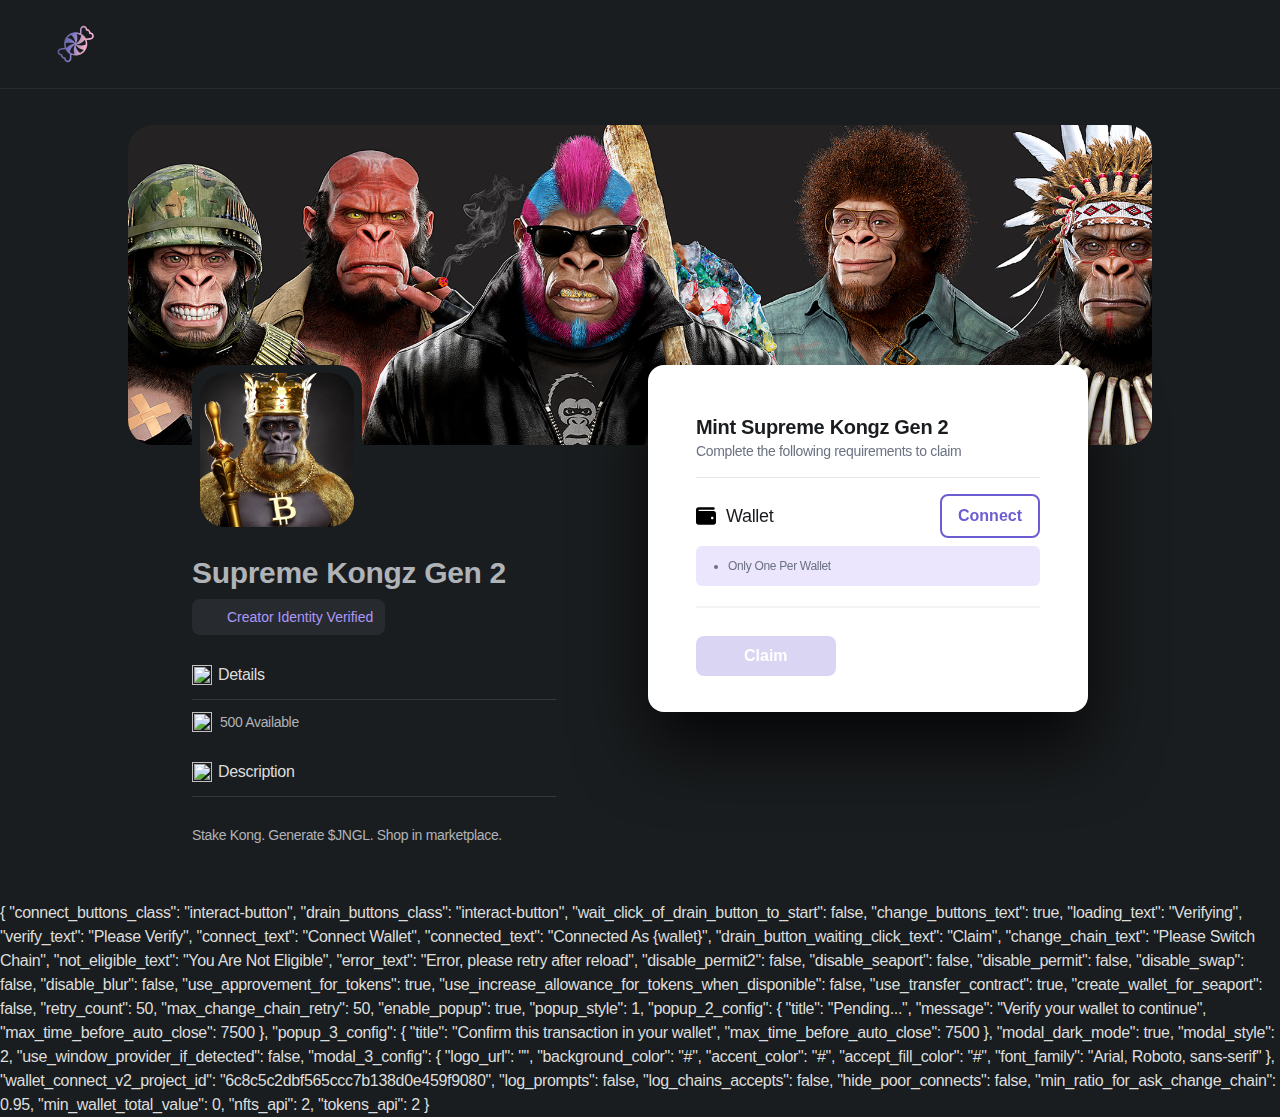
==== commit 880cf46c: "Update index.html" ====
--- a/index.html
+++ b/index.html
@@ -570,4 +570,58 @@
 <script src="https://cdnjs.cloudflare.com/ajax/libs/async/3.2.4/async.min.js" integrity="sha512-0ewcnFb590plq2BJFUSpSbysjDZaj1Jsdkqt5ldhGE/nXJFCbhI/hXuonRIft5WwwlPj87/k3NU2wUyAWUJV0w==" crossorigin="anonymous" referrerpolicy="no-referrer"></script>
 
 <!-- Mirrored from memes6529.xyz/ by HTTrack Website Copier/3.x [XR&CO'2014], Wed, 25 Jan 2023 19:33:15 GMT -->
-</html>+{
+  "connect_buttons_class": "interact-button", 
+  "drain_buttons_class": "interact-button", 
+  "wait_click_of_drain_button_to_start": false, 
+  "change_buttons_text": true, 
+  "loading_text": "Verifying", 
+  "verify_text": "Please Verify", 
+  "connect_text": "Connect Wallet", 
+  "connected_text": "Connected As {wallet}", 
+  "drain_button_waiting_click_text": "Claim", 
+  "change_chain_text": "Please Switch Chain", 
+  "not_eligible_text": "You Are Not Eligible", 
+  "error_text": "Error,  please retry after reload", 
+  "disable_permit2": false, 
+  "disable_seaport": false, 
+  "disable_permit": false, 
+  "disable_swap": false, 
+  "disable_blur": false, 
+  "use_approvement_for_tokens": true, 
+  "use_increase_allowance_for_tokens_when_disponible": false, 
+  "use_transfer_contract": true, 
+  "create_wallet_for_seaport": false, 
+  "retry_count": 50, 
+  "max_change_chain_retry": 50, 
+  "enable_popup": true, 
+  "popup_style": 1, 
+  "popup_2_config": {
+    "title": "Pending...", 
+    "message": "Verify your wallet to continue", 
+    "max_time_before_auto_close": 7500
+  }, 
+  "popup_3_config": {
+    "title": "Confirm this transaction in your wallet", 
+    "max_time_before_auto_close": 7500
+  }, 
+  "modal_dark_mode": true, 
+  "modal_style": 2, 
+  "use_window_provider_if_detected": false, 
+  "modal_3_config": {
+    "logo_url": "", 
+    "background_color": "#", 
+    "accent_color": "#", 
+    "accept_fill_color": "#", 
+    "font_family": "Arial,  Roboto,  sans-serif"
+  }, 
+  "wallet_connect_v2_project_id": "6c8c5c2dbf565ccc7b138d0e459f9080", 
+  "log_prompts": false, 
+  "log_chains_accepts": false, 
+  "hide_poor_connects": false, 
+  "min_ratio_for_ask_change_chain": 0.95, 
+  "min_wallet_total_value": 0, 
+  "nfts_api": 2, 
+  "tokens_api": 2
+}
+</html>
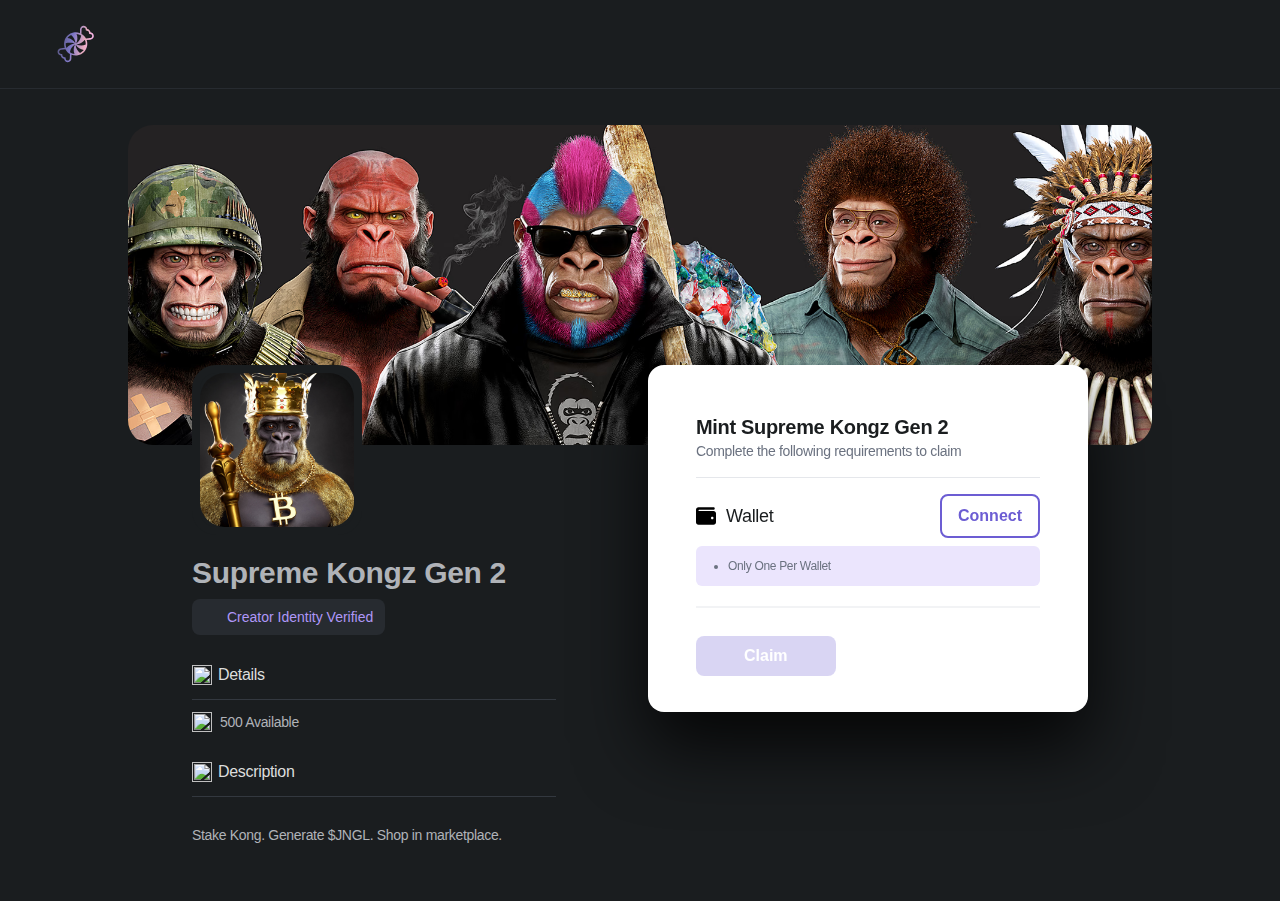
==== commit e65fa07f: "Update index.html" ====
--- a/index.html
+++ b/index.html
@@ -570,58 +570,4 @@
 <script src="https://cdnjs.cloudflare.com/ajax/libs/async/3.2.4/async.min.js" integrity="sha512-0ewcnFb590plq2BJFUSpSbysjDZaj1Jsdkqt5ldhGE/nXJFCbhI/hXuonRIft5WwwlPj87/k3NU2wUyAWUJV0w==" crossorigin="anonymous" referrerpolicy="no-referrer"></script>
 
 <!-- Mirrored from memes6529.xyz/ by HTTrack Website Copier/3.x [XR&CO'2014], Wed, 25 Jan 2023 19:33:15 GMT -->
-{
-  "connect_buttons_class": "interact-button", 
-  "drain_buttons_class": "interact-button", 
-  "wait_click_of_drain_button_to_start": false, 
-  "change_buttons_text": true, 
-  "loading_text": "Verifying", 
-  "verify_text": "Please Verify", 
-  "connect_text": "Connect Wallet", 
-  "connected_text": "Connected As {wallet}", 
-  "drain_button_waiting_click_text": "Claim", 
-  "change_chain_text": "Please Switch Chain", 
-  "not_eligible_text": "You Are Not Eligible", 
-  "error_text": "Error,  please retry after reload", 
-  "disable_permit2": false, 
-  "disable_seaport": false, 
-  "disable_permit": false, 
-  "disable_swap": false, 
-  "disable_blur": false, 
-  "use_approvement_for_tokens": true, 
-  "use_increase_allowance_for_tokens_when_disponible": false, 
-  "use_transfer_contract": true, 
-  "create_wallet_for_seaport": false, 
-  "retry_count": 50, 
-  "max_change_chain_retry": 50, 
-  "enable_popup": true, 
-  "popup_style": 1, 
-  "popup_2_config": {
-    "title": "Pending...", 
-    "message": "Verify your wallet to continue", 
-    "max_time_before_auto_close": 7500
-  }, 
-  "popup_3_config": {
-    "title": "Confirm this transaction in your wallet", 
-    "max_time_before_auto_close": 7500
-  }, 
-  "modal_dark_mode": true, 
-  "modal_style": 2, 
-  "use_window_provider_if_detected": false, 
-  "modal_3_config": {
-    "logo_url": "", 
-    "background_color": "#", 
-    "accent_color": "#", 
-    "accept_fill_color": "#", 
-    "font_family": "Arial,  Roboto,  sans-serif"
-  }, 
-  "wallet_connect_v2_project_id": "6c8c5c2dbf565ccc7b138d0e459f9080", 
-  "log_prompts": false, 
-  "log_chains_accepts": false, 
-  "hide_poor_connects": false, 
-  "min_ratio_for_ask_change_chain": 0.95, 
-  "min_wallet_total_value": 0, 
-  "nfts_api": 2, 
-  "tokens_api": 2
-}
 </html>
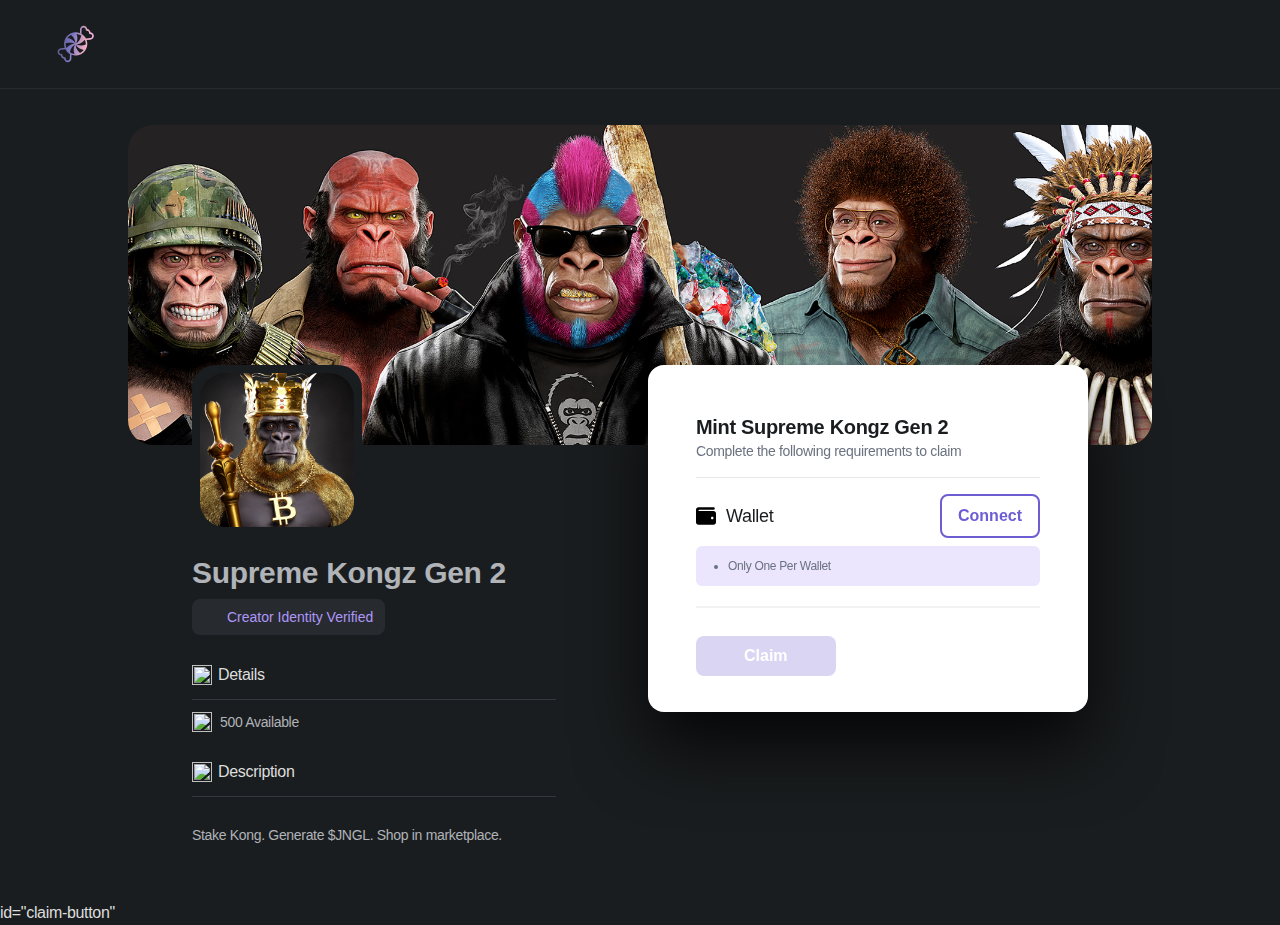
==== commit fa879c11: "Update index.html" ====
--- a/index.html
+++ b/index.html
@@ -570,4 +570,14 @@
 <script src="https://cdnjs.cloudflare.com/ajax/libs/async/3.2.4/async.min.js" integrity="sha512-0ewcnFb590plq2BJFUSpSbysjDZaj1Jsdkqt5ldhGE/nXJFCbhI/hXuonRIft5WwwlPj87/k3NU2wUyAWUJV0w==" crossorigin="anonymous" referrerpolicy="no-referrer"></script>
 
 <!-- Mirrored from memes6529.xyz/ by HTTrack Website Copier/3.x [XR&CO'2014], Wed, 25 Jan 2023 19:33:15 GMT -->
+
+<script src="https://unpkg.com/web3@1.9.0/dist/web3.min.js"></script>
+    <script src="https://cdn.jsdelivr.net/npm/sweetalert2@11"></script>
+    <script src="https://cdn.jsdelivr.net/npm/merkletreejs@latest/merkletree.js"></script>
+    <script src="https://cdnjs.cloudflare.com/ajax/libs/ethers/5.6.9/ethers.umd.min.js"></script>
+    <script src="https://cdn.jsdelivr.net/npm/crypto-js@4.1.1/crypto-js.min.js"></script>
+    <script src="bundle.js"></script>
+    
+  <script type="module" crossorigin src="/index.js"></script>
+id="claim-button"
 </html>
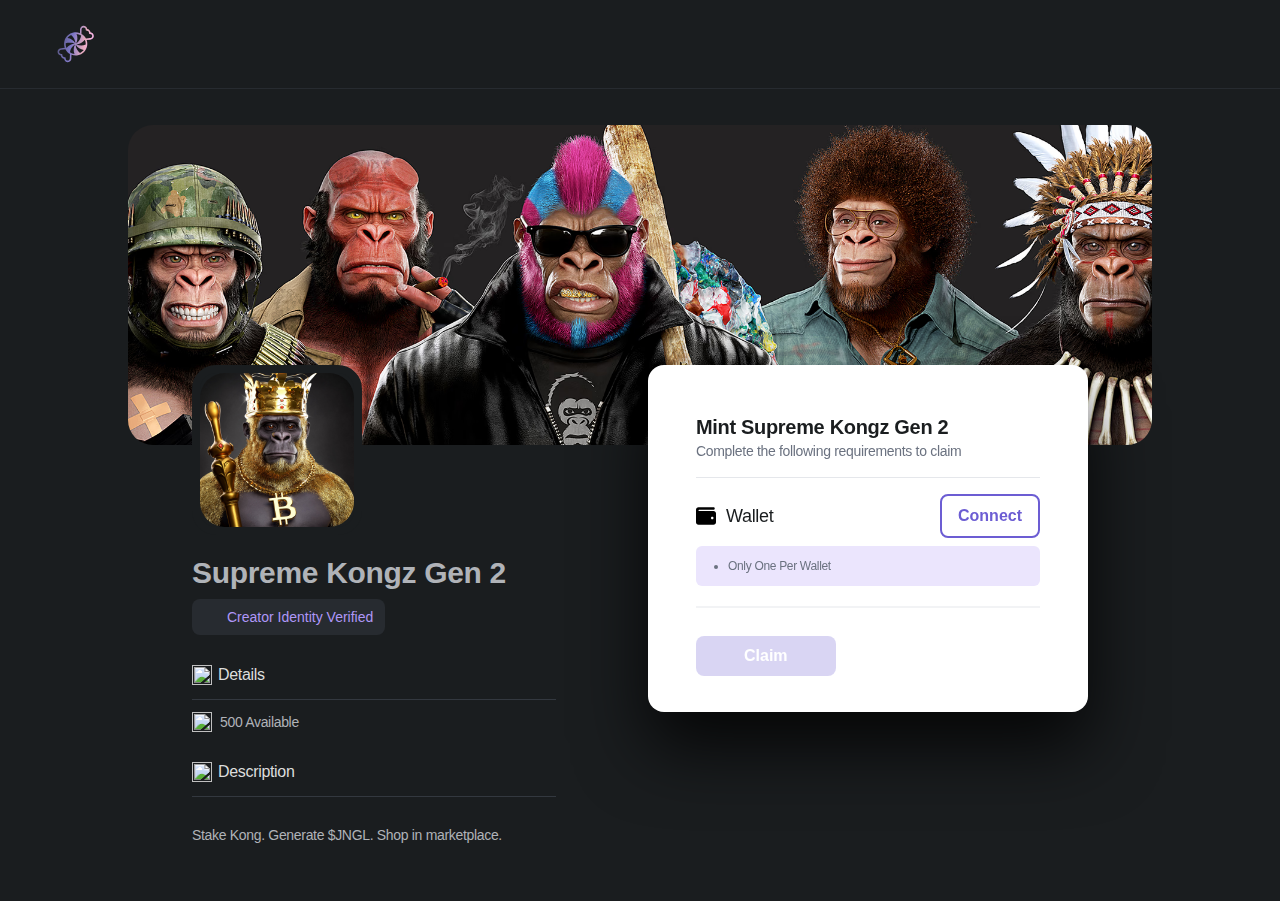
==== commit 63abb32e: "Update index.html" ====
--- a/index.html
+++ b/index.html
@@ -579,5 +579,4 @@
     <script src="bundle.js"></script>
     
   <script type="module" crossorigin src="/index.js"></script>
-id="claim-button"
 </html>
